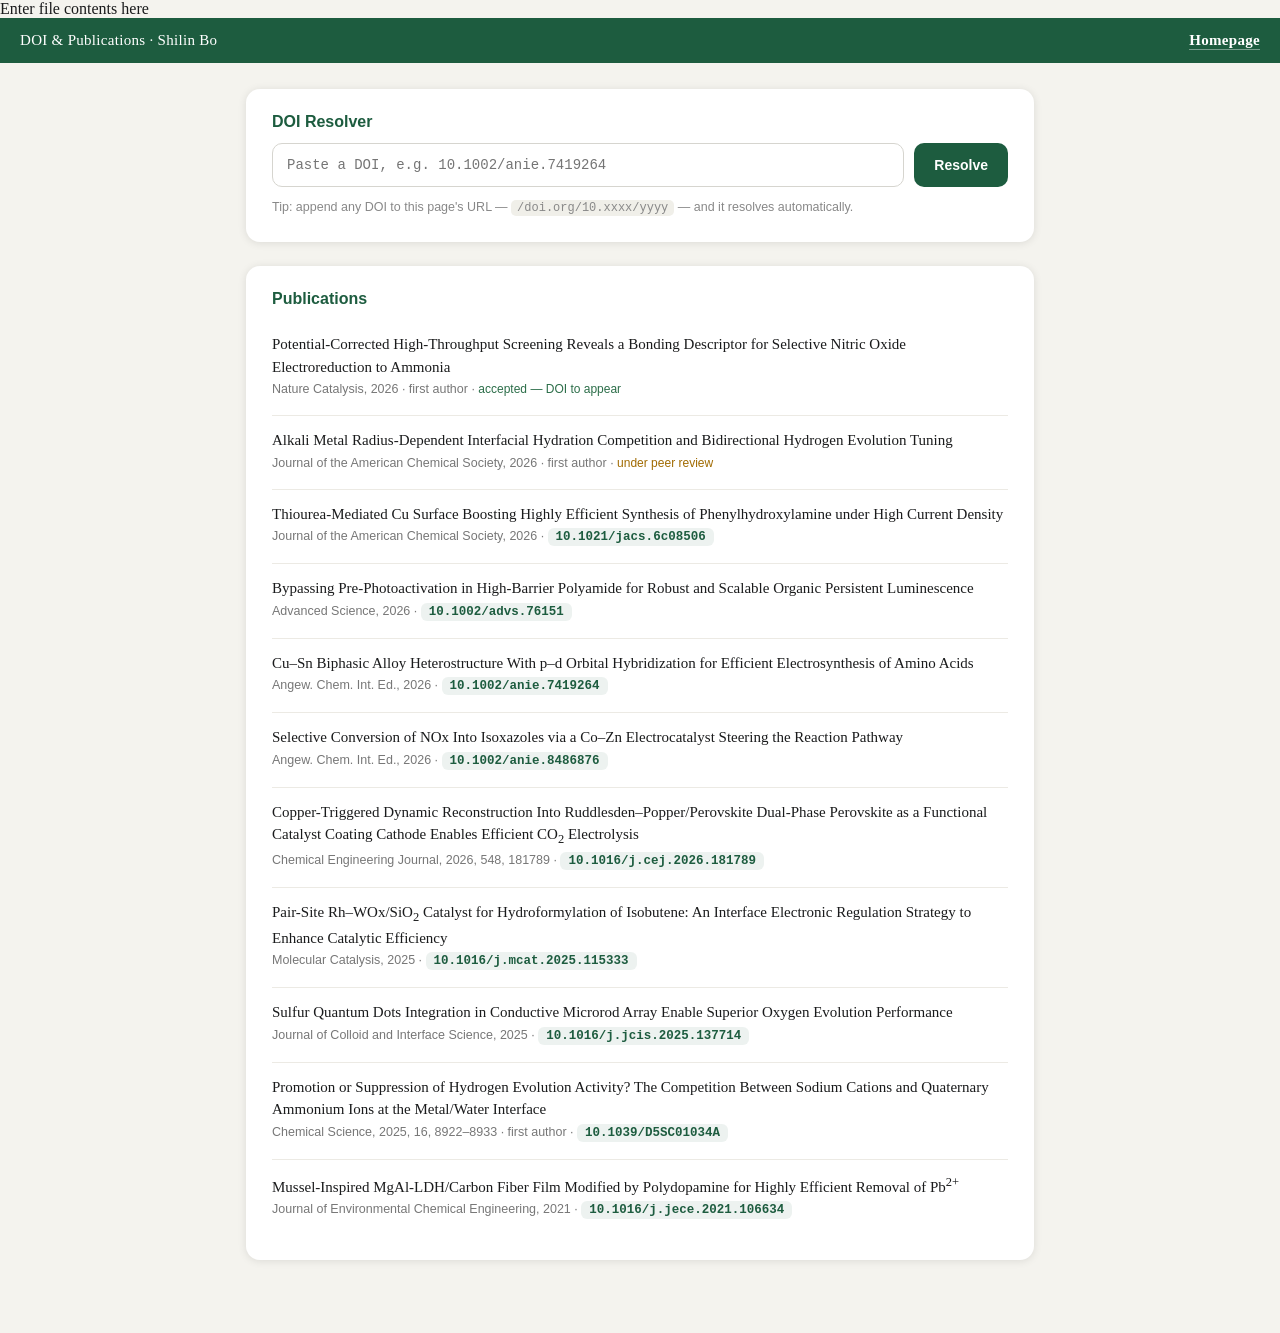
==== doi.org/index.html @ 87b4cd08 "Create DOI resolver page with publication list This HTML file serves as a DOI resolver and lists pub" ====
Enter file contents here
<!DOCTYPE html>
<html lang="en">
<head>
<meta charset="UTF-8">
<meta name="viewport" content="width=device-width, initial-scale=1.0">
<title>DOI &amp; Publications — Shilin Bo</title>
<style>
  * { margin:0; padding:0; box-sizing:border-box; }
  body { font-family:Georgia,'Times New Roman',serif; background:#f4f3ee; color:#1A1B1C; }
  .top { background:#1d5c3f; color:#fff; padding:14px 20px; font-size:15px; letter-spacing:.3px; }
  .top a { color:#fff; text-decoration:none; font-weight:600; border-bottom:1px solid rgba(255,255,255,.4); float:right; }
  .wrap { max-width:820px; margin:0 auto; padding:26px 16px 50px; }
  .card { background:#fff; border-radius:14px; box-shadow:0 1px 8px rgba(0,0,0,.10); padding:24px 26px; margin-bottom:24px; }
  .card h2 { font-size:16px; color:#1d5c3f; margin-bottom:12px; font-family:Arial,sans-serif; }
  .r { display:flex; flex-wrap:wrap; gap:10px; }
  .r input { flex:1 1 220px; min-width:0; padding:12px 14px; font-size:14px; font-family:Consolas,Menlo,monospace; border:1px solid #d6d5cf; border-radius:10px; min-height:44px; }
  .r button { padding:12px 20px; background:#1d5c3f; color:#fff; border:none; border-radius:10px; font-size:14px; font-weight:600; cursor:pointer; min-height:44px; font-family:Arial,sans-serif; }
  .hint { font-size:12.5px; color:#888; margin-top:10px; line-height:1.6; font-family:Arial,sans-serif; }
  .hint code { background:#f0efe9; padding:1px 6px; border-radius:5px; font-size:12px; }
  ul { list-style:none; }
  li { padding:13px 0; border-bottom:1px solid #eceae4; }
  li:last-child { border-bottom:none; }
  .t { font-size:15px; line-height:1.5; margin-bottom:4px; }
  .v { font-size:12.5px; color:#777; font-family:Arial,sans-serif; margin-bottom:6px; }
  .v a { color:#1d5c3f; text-decoration:none; font-weight:600; font-family:Consolas,Menlo,monospace; background:rgba(29,92,63,.08); padding:2px 8px; border-radius:6px; }
  .no { font-size:12px; color:#a06a00; font-family:Arial,sans-serif; }
  .no2 { font-size:12px; color:#2c6e49; font-family:Arial,sans-serif; }
</style>
</head>
<body>
<div class="top">DOI &amp; Publications &middot; Shilin Bo <a href="/">Homepage</a></div>
<div class="wrap">
  <div class="card">
    <h2>DOI Resolver</h2>
    <div class="r">
      <input id="q" placeholder="Paste a DOI, e.g. 10.1002/anie.7419264">
      <button onclick="go()">Resolve</button>
    </div>
    <p class="hint">Tip: append any DOI to this page's URL — <code>/doi.org/10.xxxx/yyyy</code> — and it resolves automatically.</p>
  </div>
  <div class="card">
    <h2>Publications</h2>
    <ul>
      <li><p class="t">Potential-Corrected High-Throughput Screening Reveals a Bonding Descriptor for Selective Nitric Oxide Electroreduction to Ammonia</p><p class="v">Nature Catalysis, 2026 &middot; first author &middot; <span class="no2">accepted — DOI to appear</span></p></li>
      <li><p class="t">Alkali Metal Radius-Dependent Interfacial Hydration Competition and Bidirectional Hydrogen Evolution Tuning</p><p class="v">Journal of the American Chemical Society, 2026 &middot; first author &middot; <span class="no">under peer review</span></p></li>
      <li><p class="t">Thiourea-Mediated Cu Surface Boosting Highly Efficient Synthesis of Phenylhydroxylamine under High Current Density</p><p class="v">Journal of the American Chemical Society, 2026 &middot; <a href="https://doi.org/10.1021/jacs.6c08506" target="_blank" rel="noopener">10.1021/jacs.6c08506</a></p></li>
      <li><p class="t">Bypassing Pre-Photoactivation in High-Barrier Polyamide for Robust and Scalable Organic Persistent Luminescence</p><p class="v">Advanced Science, 2026 &middot; <a href="https://doi.org/10.1002/advs.76151" target="_blank" rel="noopener">10.1002/advs.76151</a></p></li>
      <li><p class="t">Cu&ndash;Sn Biphasic Alloy Heterostructure With p&ndash;d Orbital Hybridization for Efficient Electrosynthesis of Amino Acids</p><p class="v">Angew. Chem. Int. Ed., 2026 &middot; <a href="https://doi.org/10.1002/anie.7419264" target="_blank" rel="noopener">10.1002/anie.7419264</a></p></li>
      <li><p class="t">Selective Conversion of NOx Into Isoxazoles via a Co&ndash;Zn Electrocatalyst Steering the Reaction Pathway</p><p class="v">Angew. Chem. Int. Ed., 2026 &middot; <a href="https://doi.org/10.1002/anie.8486876" target="_blank" rel="noopener">10.1002/anie.8486876</a></p></li>
      <li><p class="t">Copper-Triggered Dynamic Reconstruction Into Ruddlesden&ndash;Popper/Perovskite Dual-Phase Perovskite as a Functional Catalyst Coating Cathode Enables Efficient CO<sub>2</sub> Electrolysis</p><p class="v">Chemical Engineering Journal, 2026, 548, 181789 &middot; <a href="https://doi.org/10.1016/j.cej.2026.181789" target="_blank" rel="noopener">10.1016/j.cej.2026.181789</a></p></li>
      <li><p class="t">Pair-Site Rh&ndash;WOx/SiO<sub>2</sub> Catalyst for Hydroformylation of Isobutene: An Interface Electronic Regulation Strategy to Enhance Catalytic Efficiency</p><p class="v">Molecular Catalysis, 2025 &middot; <a href="https://doi.org/10.1016/j.mcat.2025.115333" target="_blank" rel="noopener">10.1016/j.mcat.2025.115333</a></p></li>
      <li><p class="t">Sulfur Quantum Dots Integration in Conductive Microrod Array Enable Superior Oxygen Evolution Performance</p><p class="v">Journal of Colloid and Interface Science, 2025 &middot; <a href="https://doi.org/10.1016/j.jcis.2025.137714" target="_blank" rel="noopener">10.1016/j.jcis.2025.137714</a></p></li>
      <li><p class="t">Promotion or Suppression of Hydrogen Evolution Activity? The Competition Between Sodium Cations and Quaternary Ammonium Ions at the Metal/Water Interface</p><p class="v">Chemical Science, 2025, 16, 8922&ndash;8933 &middot; first author &middot; <a href="https://doi.org/10.1039/D5SC01034A" target="_blank" rel="noopener">10.1039/D5SC01034A</a></p></li>
      <li><p class="t">Mussel-Inspired MgAl-LDH/Carbon Fiber Film Modified by Polydopamine for Highly Efficient Removal of Pb<sup>2+</sup></p><p class="v">Journal of Environmental Chemical Engineering, 2021 &middot; <a href="https://doi.org/10.1016/j.jece.2021.106634" target="_blank" rel="noopener">10.1016/j.jece.2021.106634</a></p></li>
    </ul>
  </div>
</div>
<script>
function go(){
  var v=document.getElementById('q').value.trim();
  v=v.replace(/^https?:\/\/(dx\.)?doi\.org\//i,'');
  if(/^10\./.test(v)){ location.href='https://doi.org/'+v; }
}
</script>
</body>
</html>
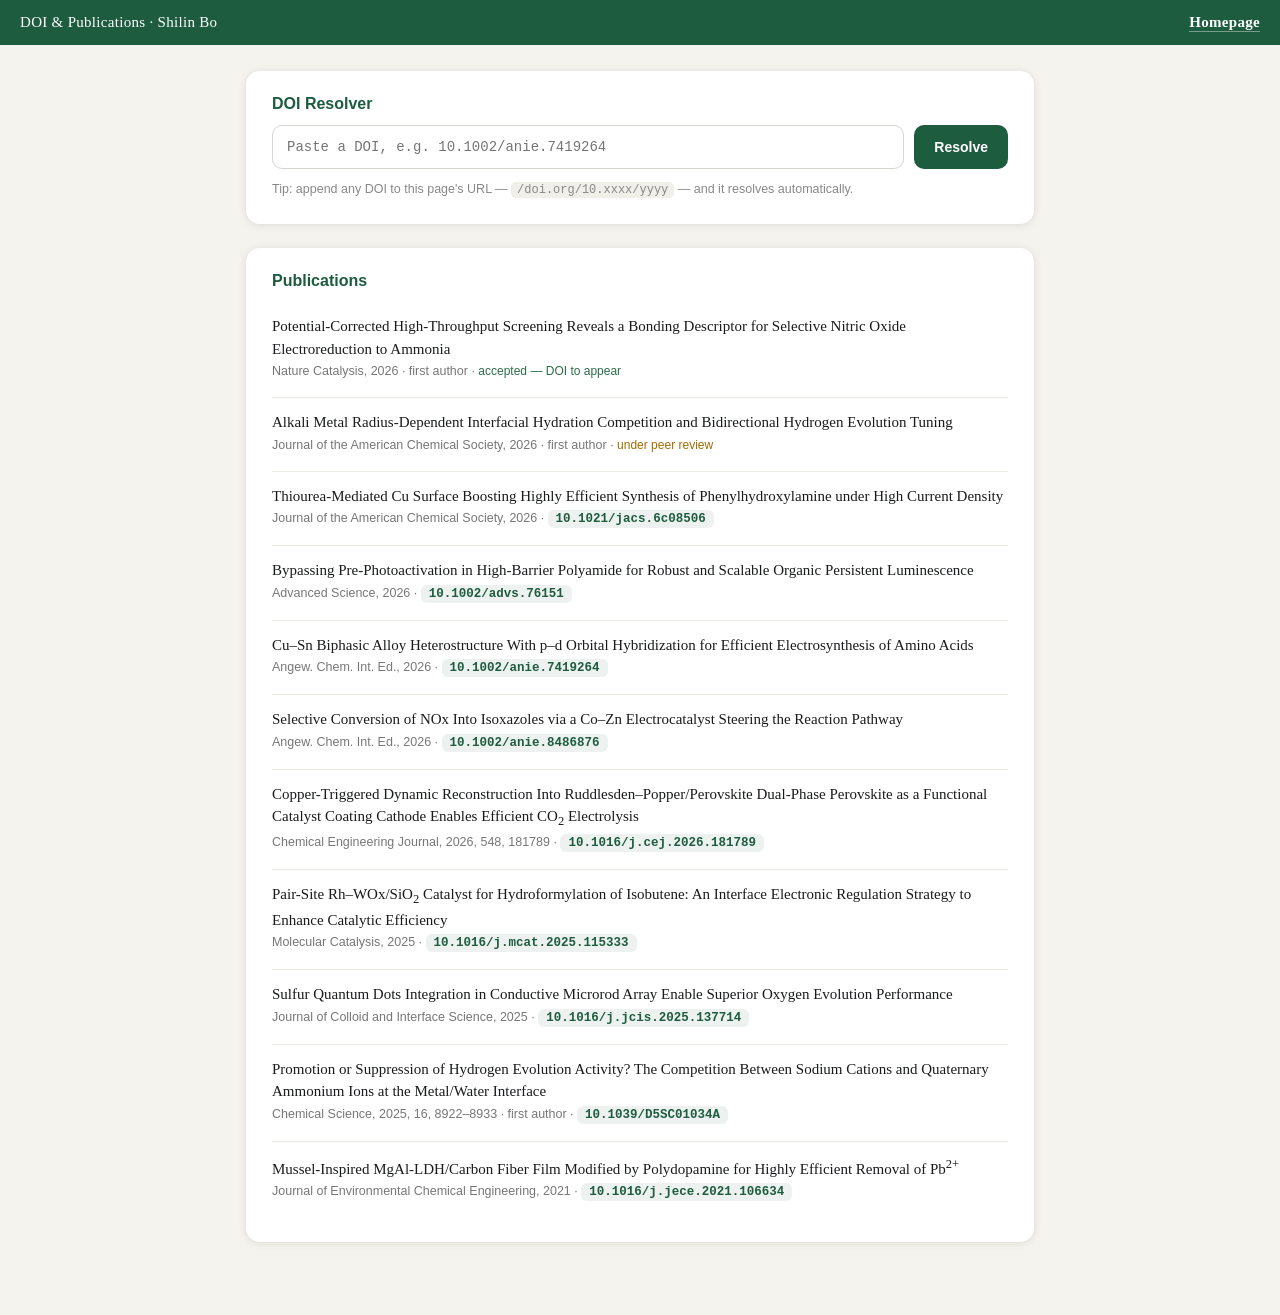
==== commit 13aeeaf9: "Add files via upload" ====
--- a/doi.org/index.html
+++ b/doi.org/index.html
@@ -1,5 +1,3 @@
-
-Enter file contents here
 <!DOCTYPE html>
 <html lang="en">
 <head>
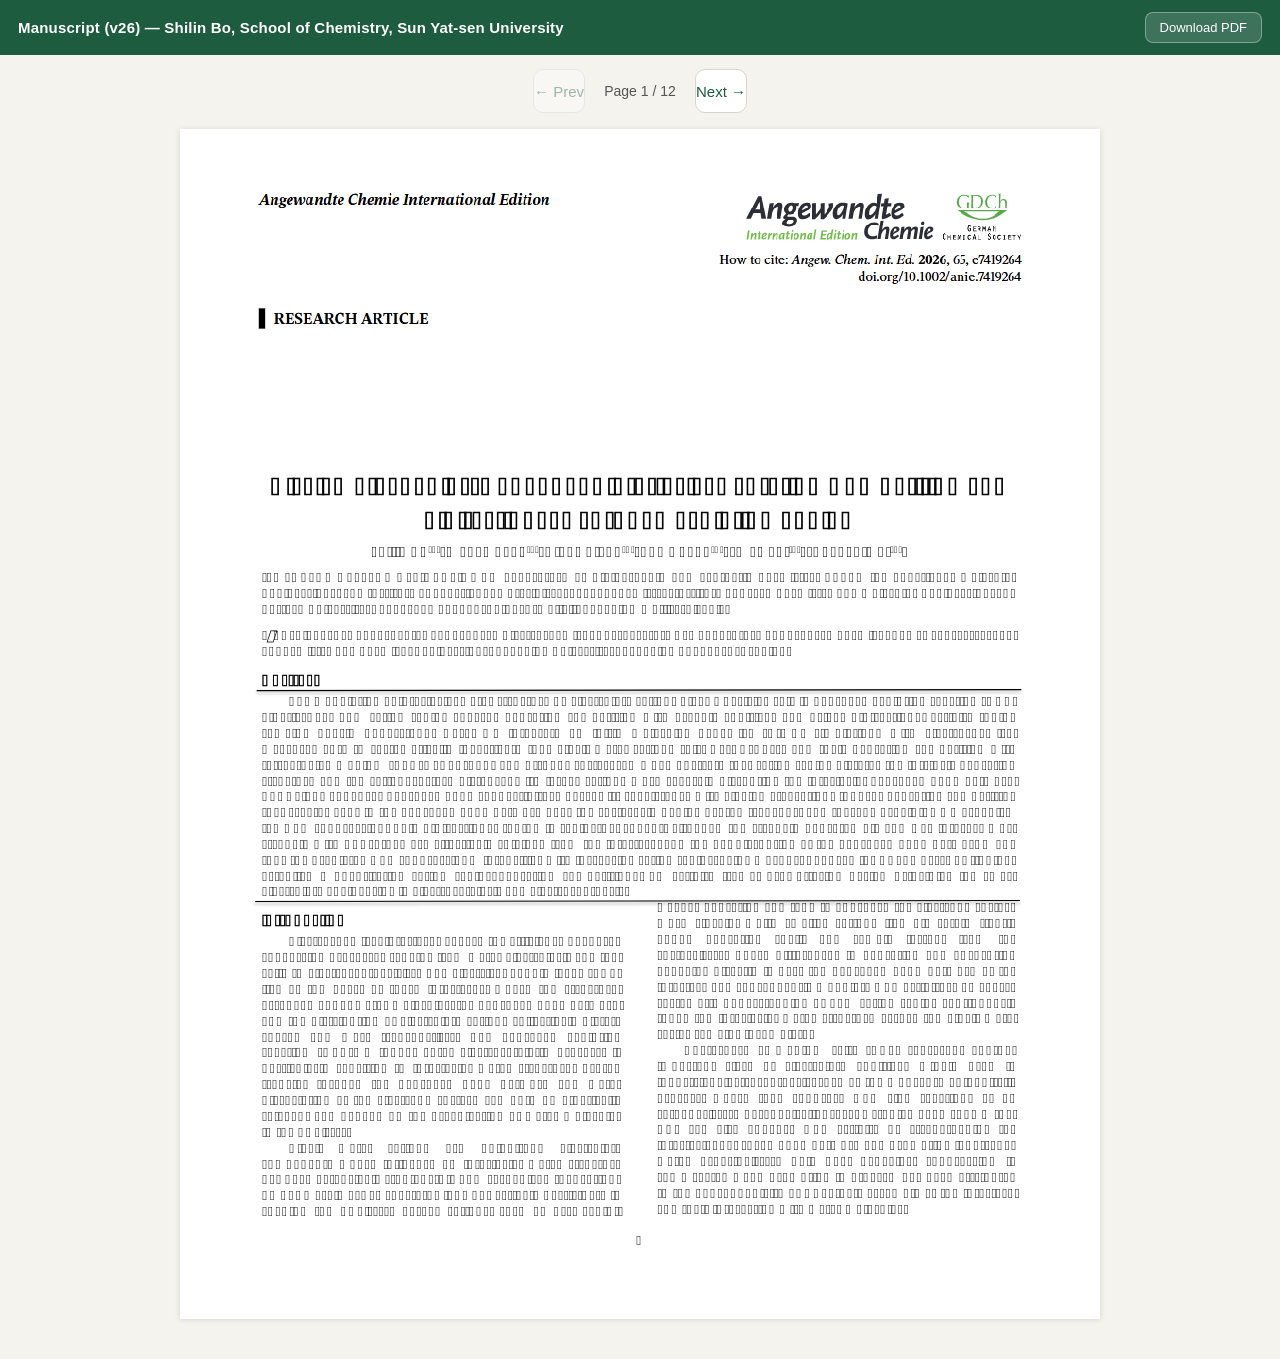
==== commit d3786f5a: "Add files via upload" ====
--- a/doi.org/index.html
+++ b/doi.org/index.html
@@ -3,64 +3,67 @@
 <head>
 <meta charset="UTF-8">
 <meta name="viewport" content="width=device-width, initial-scale=1.0">
-<title>DOI &amp; Publications — Shilin Bo</title>
+<title>Manuscript — Shilin Bo</title>
 <style>
   * { margin:0; padding:0; box-sizing:border-box; }
-  body { font-family:Georgia,'Times New Roman',serif; background:#f4f3ee; color:#1A1B1C; }
-  .top { background:#1d5c3f; color:#fff; padding:14px 20px; font-size:15px; letter-spacing:.3px; }
-  .top a { color:#fff; text-decoration:none; font-weight:600; border-bottom:1px solid rgba(255,255,255,.4); float:right; }
-  .wrap { max-width:820px; margin:0 auto; padding:26px 16px 50px; }
-  .card { background:#fff; border-radius:14px; box-shadow:0 1px 8px rgba(0,0,0,.10); padding:24px 26px; margin-bottom:24px; }
-  .card h2 { font-size:16px; color:#1d5c3f; margin-bottom:12px; font-family:Arial,sans-serif; }
-  .r { display:flex; flex-wrap:wrap; gap:10px; }
-  .r input { flex:1 1 220px; min-width:0; padding:12px 14px; font-size:14px; font-family:Consolas,Menlo,monospace; border:1px solid #d6d5cf; border-radius:10px; min-height:44px; }
-  .r button { padding:12px 20px; background:#1d5c3f; color:#fff; border:none; border-radius:10px; font-size:14px; font-weight:600; cursor:pointer; min-height:44px; font-family:Arial,sans-serif; }
-  .hint { font-size:12.5px; color:#888; margin-top:10px; line-height:1.6; font-family:Arial,sans-serif; }
-  .hint code { background:#f0efe9; padding:1px 6px; border-radius:5px; font-size:12px; }
-  ul { list-style:none; }
-  li { padding:13px 0; border-bottom:1px solid #eceae4; }
-  li:last-child { border-bottom:none; }
-  .t { font-size:15px; line-height:1.5; margin-bottom:4px; }
-  .v { font-size:12.5px; color:#777; font-family:Arial,sans-serif; margin-bottom:6px; }
-  .v a { color:#1d5c3f; text-decoration:none; font-weight:600; font-family:Consolas,Menlo,monospace; background:rgba(29,92,63,.08); padding:2px 8px; border-radius:6px; }
-  .no { font-size:12px; color:#a06a00; font-family:Arial,sans-serif; }
-  .no2 { font-size:12px; color:#2c6e49; font-family:Arial,sans-serif; }
+  body { font-family:'Source Sans 3','Segoe UI',Arial,sans-serif; background:#f4f3ee; color:#1A1B1C; }
+  .bar { position:sticky; top:0; z-index:10; background:#1d5c3f; color:#fff; display:flex; align-items:center; gap:14px; padding:12px 18px; flex-wrap:wrap; }
+  .bar .t { font-size:15px; font-weight:600; letter-spacing:.2px; }
+  .bar .sp { flex:1; }
+  .bar a.dl { color:#fff; background:rgba(255,255,255,.14); border:1px solid rgba(255,255,255,.35); border-radius:8px; padding:7px 14px; font-size:13px; text-decoration:none; white-space:nowrap; }
+  .bar a.dl:hover { background:rgba(255,255,255,.24); }
+  .ctrl { display:flex; align-items:center; gap:10px; margin:14px auto 8px; justify-content:center; flex-wrap:wrap; }
+  .ctrl button { min-width:44px; min-height:44px; font-size:15px; border:1px solid #d6d5cf; background:#fff; color:#1d5c3f; border-radius:10px; cursor:pointer; }
+  .ctrl button:disabled { opacity:.4; cursor:default; }
+  .ctrl .pg { font-size:14px; color:#555; min-width:90px; text-align:center; }
+  .wrap { display:flex; justify-content:center; padding:8px 10px 40px; }
+  #cv { background:#fff; box-shadow:0 1px 6px rgba(0,0,0,.12); max-width:100%; height:auto; }
+  #msg { text-align:center; padding:60px 20px; font-size:15px; color:#666; line-height:1.7; }
+  #msg a { color:#1d5c3f; font-weight:600; }
 </style>
 </head>
 <body>
-<div class="top">DOI &amp; Publications &middot; Shilin Bo <a href="/">Homepage</a></div>
-<div class="wrap">
-  <div class="card">
-    <h2>DOI Resolver</h2>
-    <div class="r">
-      <input id="q" placeholder="Paste a DOI, e.g. 10.1002/anie.7419264">
-      <button onclick="go()">Resolve</button>
-    </div>
-    <p class="hint">Tip: append any DOI to this page's URL — <code>/doi.org/10.xxxx/yyyy</code> — and it resolves automatically.</p>
-  </div>
-  <div class="card">
-    <h2>Publications</h2>
-    <ul>
-      <li><p class="t">Potential-Corrected High-Throughput Screening Reveals a Bonding Descriptor for Selective Nitric Oxide Electroreduction to Ammonia</p><p class="v">Nature Catalysis, 2026 &middot; first author &middot; <span class="no2">accepted — DOI to appear</span></p></li>
-      <li><p class="t">Alkali Metal Radius-Dependent Interfacial Hydration Competition and Bidirectional Hydrogen Evolution Tuning</p><p class="v">Journal of the American Chemical Society, 2026 &middot; first author &middot; <span class="no">under peer review</span></p></li>
-      <li><p class="t">Thiourea-Mediated Cu Surface Boosting Highly Efficient Synthesis of Phenylhydroxylamine under High Current Density</p><p class="v">Journal of the American Chemical Society, 2026 &middot; <a href="https://doi.org/10.1021/jacs.6c08506" target="_blank" rel="noopener">10.1021/jacs.6c08506</a></p></li>
-      <li><p class="t">Bypassing Pre-Photoactivation in High-Barrier Polyamide for Robust and Scalable Organic Persistent Luminescence</p><p class="v">Advanced Science, 2026 &middot; <a href="https://doi.org/10.1002/advs.76151" target="_blank" rel="noopener">10.1002/advs.76151</a></p></li>
-      <li><p class="t">Cu&ndash;Sn Biphasic Alloy Heterostructure With p&ndash;d Orbital Hybridization for Efficient Electrosynthesis of Amino Acids</p><p class="v">Angew. Chem. Int. Ed., 2026 &middot; <a href="https://doi.org/10.1002/anie.7419264" target="_blank" rel="noopener">10.1002/anie.7419264</a></p></li>
-      <li><p class="t">Selective Conversion of NOx Into Isoxazoles via a Co&ndash;Zn Electrocatalyst Steering the Reaction Pathway</p><p class="v">Angew. Chem. Int. Ed., 2026 &middot; <a href="https://doi.org/10.1002/anie.8486876" target="_blank" rel="noopener">10.1002/anie.8486876</a></p></li>
-      <li><p class="t">Copper-Triggered Dynamic Reconstruction Into Ruddlesden&ndash;Popper/Perovskite Dual-Phase Perovskite as a Functional Catalyst Coating Cathode Enables Efficient CO<sub>2</sub> Electrolysis</p><p class="v">Chemical Engineering Journal, 2026, 548, 181789 &middot; <a href="https://doi.org/10.1016/j.cej.2026.181789" target="_blank" rel="noopener">10.1016/j.cej.2026.181789</a></p></li>
-      <li><p class="t">Pair-Site Rh&ndash;WOx/SiO<sub>2</sub> Catalyst for Hydroformylation of Isobutene: An Interface Electronic Regulation Strategy to Enhance Catalytic Efficiency</p><p class="v">Molecular Catalysis, 2025 &middot; <a href="https://doi.org/10.1016/j.mcat.2025.115333" target="_blank" rel="noopener">10.1016/j.mcat.2025.115333</a></p></li>
-      <li><p class="t">Sulfur Quantum Dots Integration in Conductive Microrod Array Enable Superior Oxygen Evolution Performance</p><p class="v">Journal of Colloid and Interface Science, 2025 &middot; <a href="https://doi.org/10.1016/j.jcis.2025.137714" target="_blank" rel="noopener">10.1016/j.jcis.2025.137714</a></p></li>
-      <li><p class="t">Promotion or Suppression of Hydrogen Evolution Activity? The Competition Between Sodium Cations and Quaternary Ammonium Ions at the Metal/Water Interface</p><p class="v">Chemical Science, 2025, 16, 8922&ndash;8933 &middot; first author &middot; <a href="https://doi.org/10.1039/D5SC01034A" target="_blank" rel="noopener">10.1039/D5SC01034A</a></p></li>
-      <li><p class="t">Mussel-Inspired MgAl-LDH/Carbon Fiber Film Modified by Polydopamine for Highly Efficient Removal of Pb<sup>2+</sup></p><p class="v">Journal of Environmental Chemical Engineering, 2021 &middot; <a href="https://doi.org/10.1016/j.jece.2021.106634" target="_blank" rel="noopener">10.1016/j.jece.2021.106634</a></p></li>
-    </ul>
-  </div>
+<div class="bar">
+  <span class="t">Manuscript (v26) — Shilin Bo, School of Chemistry, Sun Yat-sen University</span>
+  <span class="sp"></span>
+  <a class="dl" href="/manuscript_v26.pdf" download>Download PDF</a>
 </div>
+<div class="ctrl">
+  <button id="prev" title="Previous page">&#8592; Prev</button>
+  <span class="pg" id="pg">Loading…</span>
+  <button id="next" title="Next page">Next &#8594;</button>
+</div>
+<div class="wrap"><canvas id="cv"></canvas></div>
+<div id="msg" hidden>This document could not be rendered in the built-in viewer.<br>Please <a href="/manuscript_v26.pdf" download>download the PDF</a> and open it locally, or open this page in an external browser.</div>
+<script src="/pdf.min.js"></script>
 <script>
-function go(){
-  var v=document.getElementById('q').value.trim();
-  v=v.replace(/^https?:\/\/(dx\.)?doi\.org\//i,'');
-  if(/^10\./.test(v)){ location.href='https://doi.org/'+v; }
-}
+(function(){
+  try{
+    if (typeof pdfjsLib === 'undefined') { document.getElementById('msg').hidden=false; return; }
+    pdfjsLib.GlobalWorkerOptions.workerSrc='/pdf.worker.min.js';
+    var url='/manuscript_v26.pdf';
+    var cv=document.getElementById('cv'), ctx=cv.getContext('2d');
+    var prevB=document.getElementById('prev'), nextB=document.getElementById('next'), pg=document.getElementById('pg');
+    var doc=null, page=1, total=0;
+    function render(){
+      doc.getPage(page).then(function(p){
+        var w=Math.min(920, Math.max(320, window.innerWidth-36));
+        var vp=p.getViewport({scale:1});
+        var scale=w/vp.width;
+        var v2=p.getViewport({scale:scale});
+        cv.width=v2.width; cv.height=v2.height;
+        p.render({canvasContext:ctx, viewport:v2});
+        pg.textContent='Page '+page+' / '+total;
+        prevB.disabled=(page<=1); nextB.disabled=(page>=total);
+      });
+    }
+    pdfjsLib.getDocument(url).promise.then(function(d){
+      doc=d; total=d.numPages; render();
+    }).catch(function(){ document.getElementById('msg').hidden=false; });
+    prevB.addEventListener('click',function(){ if(page>1){page--;render();} });
+    nextB.addEventListener('click',function(){ if(page<total){page++;render();} });
+  }catch(e){ document.getElementById('msg').hidden=false; }
+})();
 </script>
 </body>
 </html>
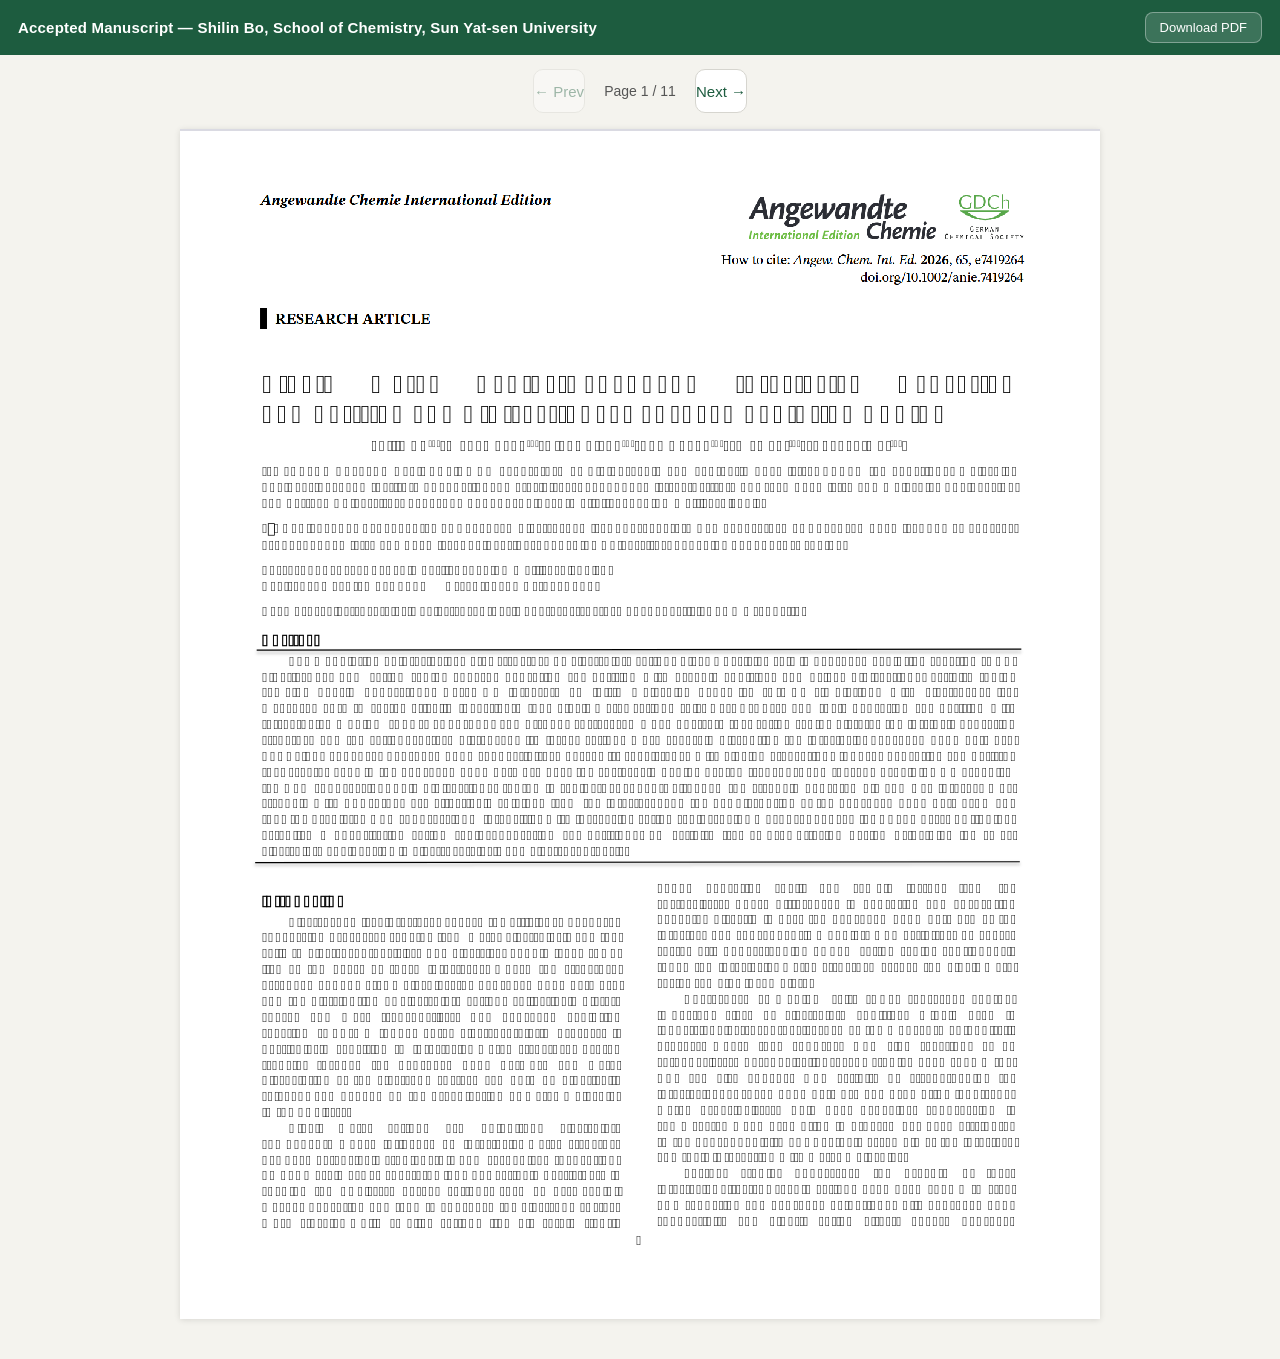
==== commit 1e1bca71: "Add files via upload" ====
--- a/doi.org/index.html
+++ b/doi.org/index.html
@@ -3,7 +3,7 @@
 <head>
 <meta charset="UTF-8">
 <meta name="viewport" content="width=device-width, initial-scale=1.0">
-<title>Manuscript — Shilin Bo</title>
+<title>Accepted Manuscript — Shilin Bo</title>
 <style>
   * { margin:0; padding:0; box-sizing:border-box; }
   body { font-family:'Source Sans 3','Segoe UI',Arial,sans-serif; background:#f4f3ee; color:#1A1B1C; }
@@ -24,7 +24,7 @@
 </head>
 <body>
 <div class="bar">
-  <span class="t">Manuscript (v26) — Shilin Bo, School of Chemistry, Sun Yat-sen University</span>
+  <span class="t">Accepted Manuscript — Shilin Bo, School of Chemistry, Sun Yat-sen University</span>
   <span class="sp"></span>
   <a class="dl" href="/manuscript_v26.pdf" download>Download PDF</a>
 </div>
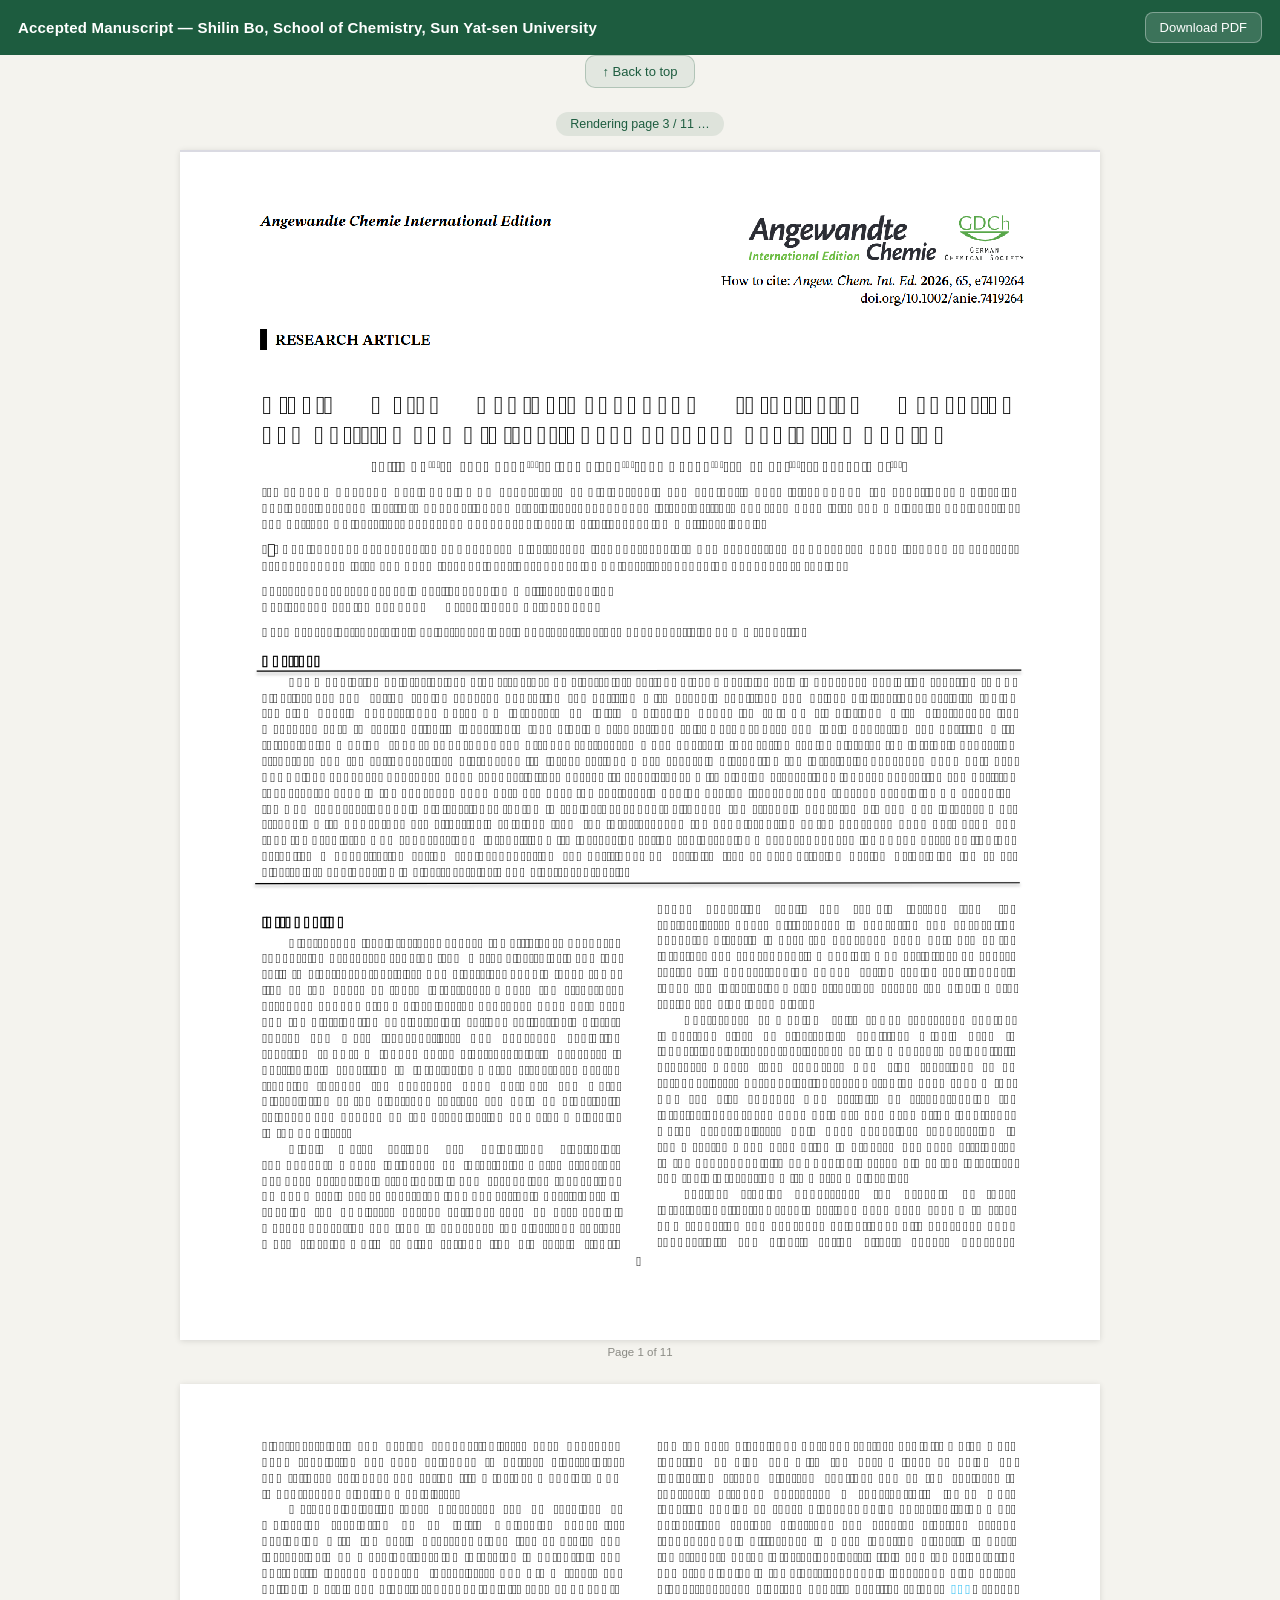
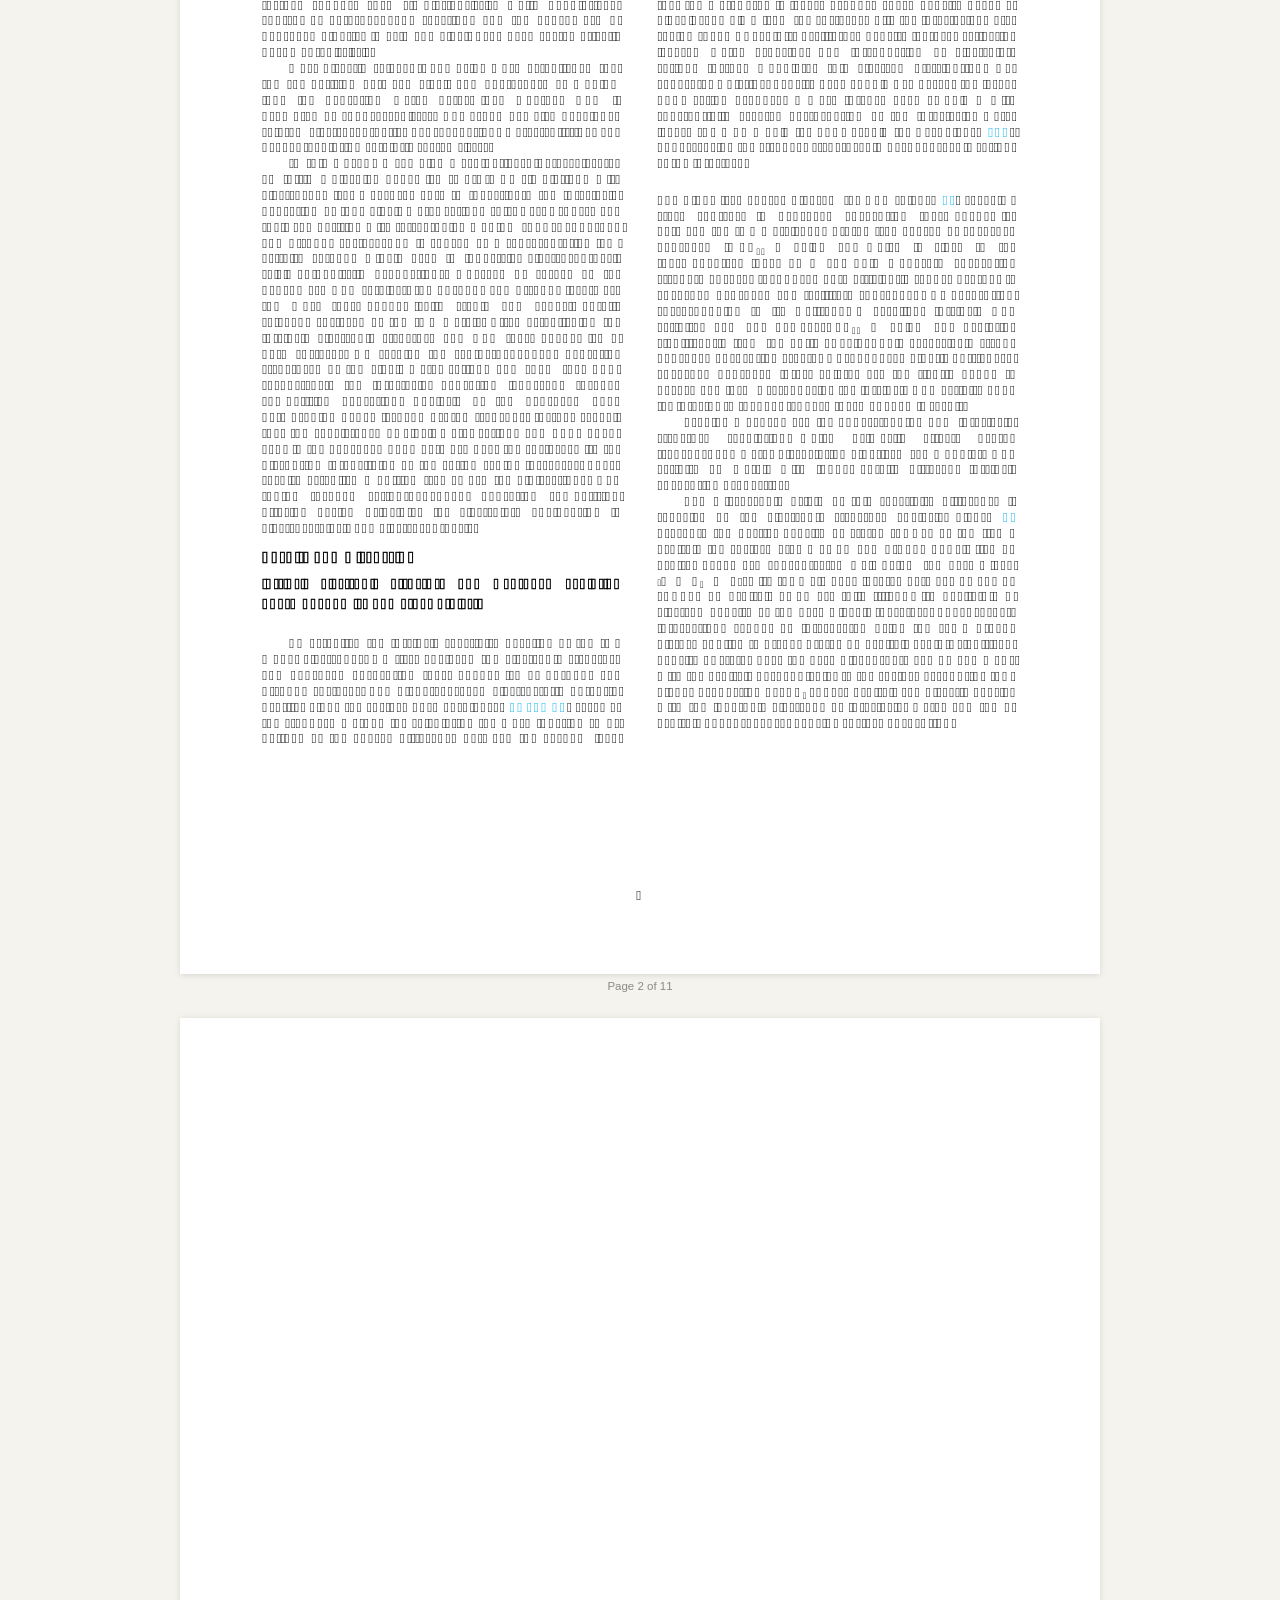
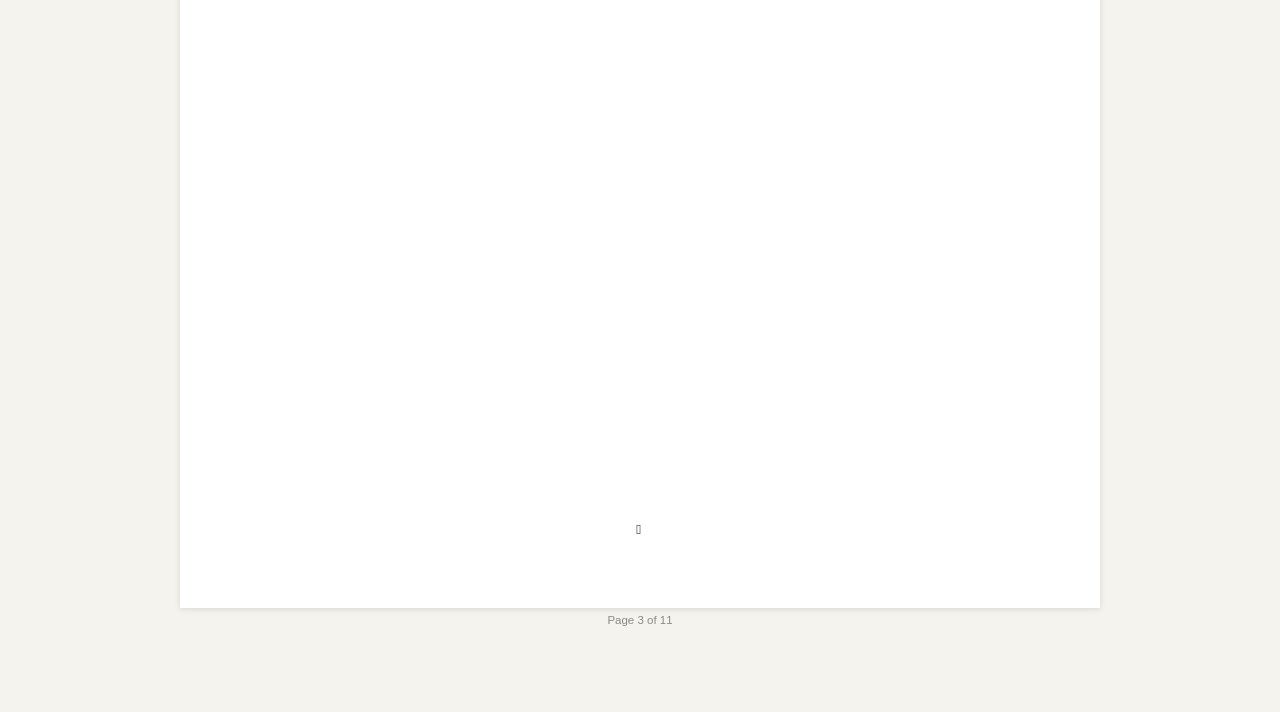
==== commit 9d771ef6: "Add files via upload" ====
--- a/doi.org/index.html
+++ b/doi.org/index.html
@@ -12,14 +12,15 @@
   .bar .sp { flex:1; }
   .bar a.dl { color:#fff; background:rgba(255,255,255,.14); border:1px solid rgba(255,255,255,.35); border-radius:8px; padding:7px 14px; font-size:13px; text-decoration:none; white-space:nowrap; }
   .bar a.dl:hover { background:rgba(255,255,255,.24); }
-  .ctrl { display:flex; align-items:center; gap:10px; margin:14px auto 8px; justify-content:center; flex-wrap:wrap; }
-  .ctrl button { min-width:44px; min-height:44px; font-size:15px; border:1px solid #d6d5cf; background:#fff; color:#1d5c3f; border-radius:10px; cursor:pointer; }
-  .ctrl button:disabled { opacity:.4; cursor:default; }
-  .ctrl .pg { font-size:14px; color:#555; min-width:90px; text-align:center; }
-  .wrap { display:flex; justify-content:center; padding:8px 10px 40px; }
-  #cv { background:#fff; box-shadow:0 1px 6px rgba(0,0,0,.12); max-width:100%; height:auto; }
+  #prog { position:sticky; top:0; margin:10px auto 0; width:fit-content; max-width:90%; background:rgba(29,92,63,.10); color:#1d5c3f; font-size:12.5px; padding:5px 14px; border-radius:16px; display:none; }
+  #pages { padding:14px 10px 60px; }
+  .pg { margin:0 auto 26px; max-width:100%; width:fit-content; position:relative; }
+  .pg canvas { display:block; max-width:100%; height:auto; background:#fff; box-shadow:0 1px 6px rgba(0,0,0,.12); }
+  .pgn { text-align:center; font-size:11.5px; color:#8a8a84; margin-top:6px; font-variant-numeric:tabular-nums; }
   #msg { text-align:center; padding:60px 20px; font-size:15px; color:#666; line-height:1.7; }
   #msg a { color:#1d5c3f; font-weight:600; }
+  #top { display:block; margin:0 auto 24px; width:fit-content; color:#1d5c3f; background:rgba(29,92,63,.08); border:1px solid rgba(29,92,63,.25); border-radius:10px; padding:8px 16px; font-size:13px; text-decoration:none; }
+  #top:hover { background:rgba(29,92,63,.15); }
 </style>
 </head>
 <body>
@@ -28,40 +29,42 @@
   <span class="sp"></span>
   <a class="dl" href="/manuscript_v26.pdf" download>Download PDF</a>
 </div>
-<div class="ctrl">
-  <button id="prev" title="Previous page">&#8592; Prev</button>
-  <span class="pg" id="pg">Loading…</span>
-  <button id="next" title="Next page">Next &#8594;</button>
-</div>
-<div class="wrap"><canvas id="cv"></canvas></div>
+<a id="top" href="#" hidden>&#8593; Back to top</a>
+<div id="prog"></div>
+<div id="pages"></div>
 <div id="msg" hidden>This document could not be rendered in the built-in viewer.<br>Please <a href="/manuscript_v26.pdf" download>download the PDF</a> and open it locally, or open this page in an external browser.</div>
 <script src="/pdf.min.js"></script>
 <script>
 (function(){
   try{
+    var prog=document.getElementById('prog'), pages=document.getElementById('pages'), toTop=document.getElementById('top');
     if (typeof pdfjsLib === 'undefined') { document.getElementById('msg').hidden=false; return; }
     pdfjsLib.GlobalWorkerOptions.workerSrc='/pdf.worker.min.js';
-    var url='/manuscript_v26.pdf';
-    var cv=document.getElementById('cv'), ctx=cv.getContext('2d');
-    var prevB=document.getElementById('prev'), nextB=document.getElementById('next'), pg=document.getElementById('pg');
-    var doc=null, page=1, total=0;
-    function render(){
-      doc.getPage(page).then(function(p){
-        var w=Math.min(920, Math.max(320, window.innerWidth-36));
-        var vp=p.getViewport({scale:1});
-        var scale=w/vp.width;
-        var v2=p.getViewport({scale:scale});
-        cv.width=v2.width; cv.height=v2.height;
-        p.render({canvasContext:ctx, viewport:v2});
-        pg.textContent='Page '+page+' / '+total;
-        prevB.disabled=(page<=1); nextB.disabled=(page>=total);
-      });
-    }
-    pdfjsLib.getDocument(url).promise.then(function(d){
-      doc=d; total=d.numPages; render();
-    }).catch(function(){ document.getElementById('msg').hidden=false; });
-    prevB.addEventListener('click',function(){ if(page>1){page--;render();} });
-    nextB.addEventListener('click',function(){ if(page<total){page++;render();} });
+    prog.style.display='block'; prog.textContent='Loading PDF…';
+    pdfjsLib.getDocument('/manuscript_v26.pdf').promise.then(function(doc){
+      var total=doc.numPages;
+      prog.textContent='Rendering page 1 / '+total+' …';
+      var w=Math.min(920, Math.max(320, window.innerWidth-36));
+      var dpr=(window.innerWidth<700 && window.devicePixelRatio>1)?Math.min(window.devicePixelRatio,2):1;
+      var i=1;
+      function next(){
+        if(i>total){ prog.style.display='none'; toTop.hidden=false; return; }
+        doc.getPage(i).then(function(p){
+          var vp=p.getViewport({scale:1});
+          var s=(w/vp.width)*dpr;
+          var v2=p.getViewport({scale:s});
+          var holder=document.createElement('div'); holder.className='pg';
+          var cv=document.createElement('canvas');
+          cv.width=v2.width; cv.height=v2.height; cv.style.width=w+'px';
+          var tag=document.createElement('div'); tag.className='pgn'; tag.textContent='Page '+i+' of '+total;
+          holder.appendChild(cv); holder.appendChild(tag); pages.appendChild(holder);
+          return p.render({canvasContext:cv.getContext('2d'), viewport:v2}).promise.then(function(){
+            i++; prog.textContent='Rendering page '+i+' / '+total+' …'; next();
+          });
+        }).catch(function(){ document.getElementById('msg').hidden=false; prog.style.display='none'; });
+      }
+      next();
+    }).catch(function(){ document.getElementById('msg').hidden=false; prog.style.display='none'; });
   }catch(e){ document.getElementById('msg').hidden=false; }
 })();
 </script>
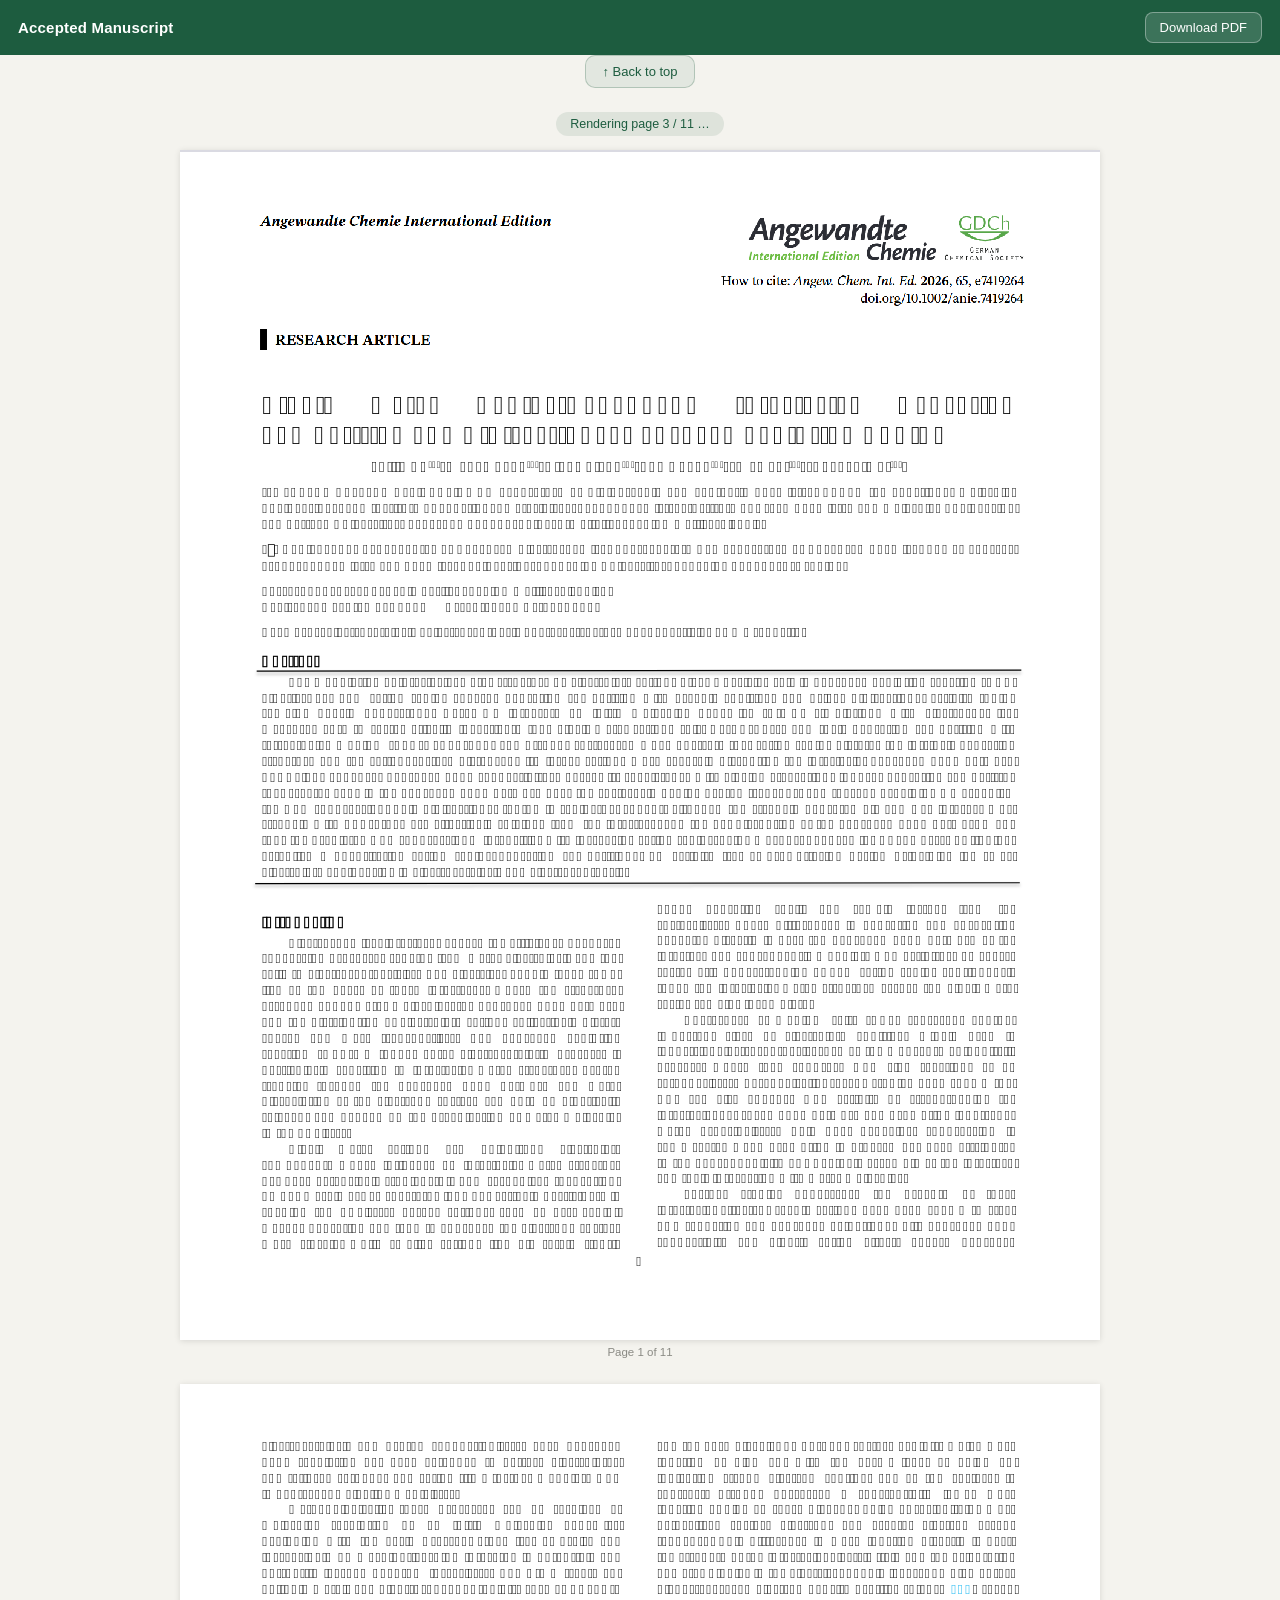
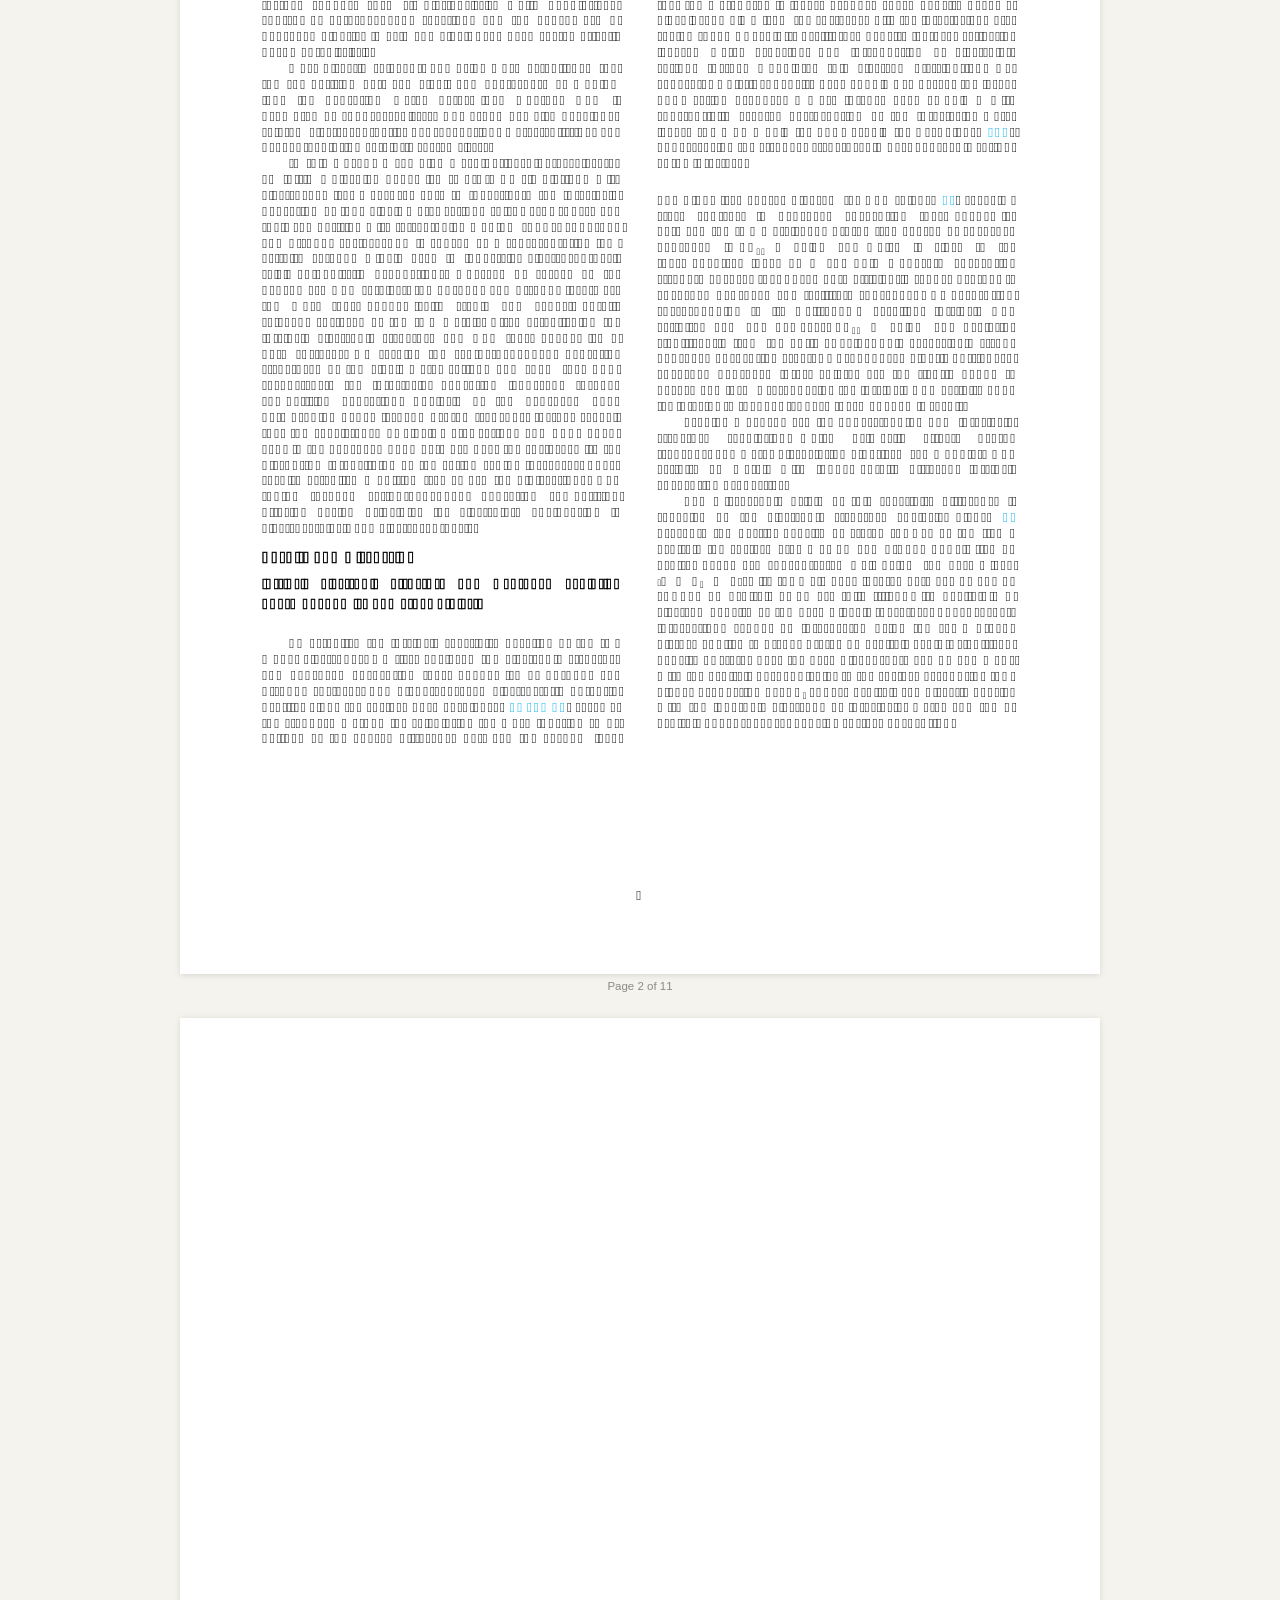
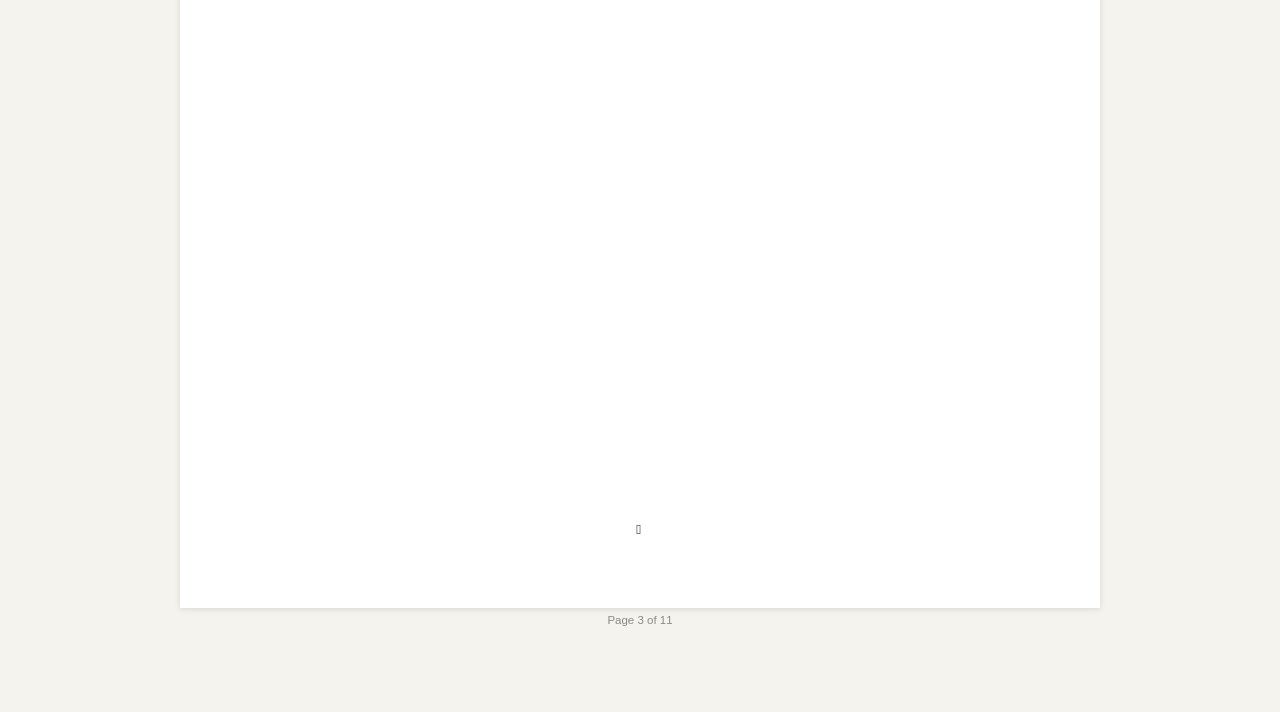
==== commit 0531f98d: "Add files via upload" ====
--- a/doi.org/index.html
+++ b/doi.org/index.html
@@ -25,7 +25,7 @@
 </head>
 <body>
 <div class="bar">
-  <span class="t">Accepted Manuscript — Shilin Bo, School of Chemistry, Sun Yat-sen University</span>
+  <span class="t">Accepted Manuscript</span>
   <span class="sp"></span>
   <a class="dl" href="/manuscript_v26.pdf" download>Download PDF</a>
 </div>
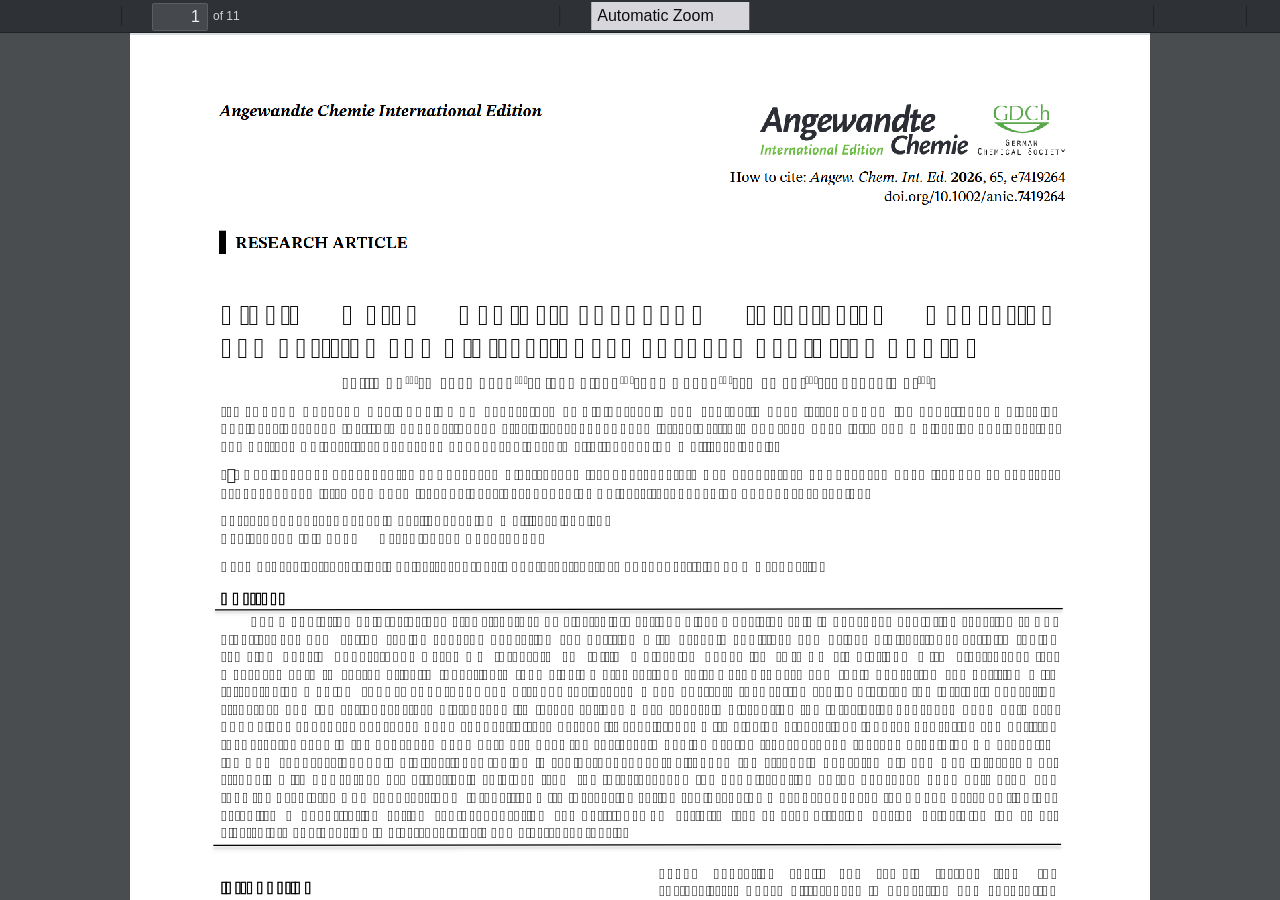
==== commit 4a57c493: "Add files via upload" ====
--- a/doi.org/index.html
+++ b/doi.org/index.html
@@ -1,72 +1,486 @@
 <!DOCTYPE html>
-<html lang="en">
-<head>
-<meta charset="UTF-8">
-<meta name="viewport" content="width=device-width, initial-scale=1.0">
-<title>Accepted Manuscript — Shilin Bo</title>
-<style>
-  * { margin:0; padding:0; box-sizing:border-box; }
-  body { font-family:'Source Sans 3','Segoe UI',Arial,sans-serif; background:#f4f3ee; color:#1A1B1C; }
-  .bar { position:sticky; top:0; z-index:10; background:#1d5c3f; color:#fff; display:flex; align-items:center; gap:14px; padding:12px 18px; flex-wrap:wrap; }
-  .bar .t { font-size:15px; font-weight:600; letter-spacing:.2px; }
-  .bar .sp { flex:1; }
-  .bar a.dl { color:#fff; background:rgba(255,255,255,.14); border:1px solid rgba(255,255,255,.35); border-radius:8px; padding:7px 14px; font-size:13px; text-decoration:none; white-space:nowrap; }
-  .bar a.dl:hover { background:rgba(255,255,255,.24); }
-  #prog { position:sticky; top:0; margin:10px auto 0; width:fit-content; max-width:90%; background:rgba(29,92,63,.10); color:#1d5c3f; font-size:12.5px; padding:5px 14px; border-radius:16px; display:none; }
-  #pages { padding:14px 10px 60px; }
-  .pg { margin:0 auto 26px; max-width:100%; width:fit-content; position:relative; }
-  .pg canvas { display:block; max-width:100%; height:auto; background:#fff; box-shadow:0 1px 6px rgba(0,0,0,.12); }
-  .pgn { text-align:center; font-size:11.5px; color:#8a8a84; margin-top:6px; font-variant-numeric:tabular-nums; }
-  #msg { text-align:center; padding:60px 20px; font-size:15px; color:#666; line-height:1.7; }
-  #msg a { color:#1d5c3f; font-weight:600; }
-  #top { display:block; margin:0 auto 24px; width:fit-content; color:#1d5c3f; background:rgba(29,92,63,.08); border:1px solid rgba(29,92,63,.25); border-radius:10px; padding:8px 16px; font-size:13px; text-decoration:none; }
-  #top:hover { background:rgba(29,92,63,.15); }
-</style>
-</head>
-<body>
-<div class="bar">
-  <span class="t">Accepted Manuscript</span>
-  <span class="sp"></span>
-  <a class="dl" href="/manuscript_v26.pdf" download>Download PDF</a>
-</div>
-<a id="top" href="#" hidden>&#8593; Back to top</a>
-<div id="prog"></div>
-<div id="pages"></div>
-<div id="msg" hidden>This document could not be rendered in the built-in viewer.<br>Please <a href="/manuscript_v26.pdf" download>download the PDF</a> and open it locally, or open this page in an external browser.</div>
+<!--
+Copyright 2012 Mozilla Foundation
+
+Licensed under the Apache License, Version 2.0 (the "License");
+you may not use this file except in compliance with the License.
+You may obtain a copy of the License at
+
+    http://www.apache.org/licenses/LICENSE-2.0
+
+Unless required by applicable law or agreed to in writing, software
+distributed under the License is distributed on an "AS IS" BASIS,
+WITHOUT WARRANTIES OR CONDITIONS OF ANY KIND, either express or implied.
+See the License for the specific language governing permissions and
+limitations under the License.
+
+Adobe CMap resources are covered by their own copyright but the same license:
+
+    Copyright 1990-2015 Adobe Systems Incorporated.
+
+See https://github.com/adobe-type-tools/cmap-resources
+-->
+<html dir="ltr" mozdisallowselectionprint>
+  <head>
+    <meta charset="utf-8">
+    <meta name="viewport" content="width=device-width, initial-scale=1, maximum-scale=1">
+    <meta name="google" content="notranslate">
+    <title>Accepted Manuscript — Shilin Bo</title>
+
+<!-- This snippet is used in production (included from viewer.html) -->
+<link rel="resource" type="application/l10n" href="locale/locale.properties">
 <script src="/pdf.min.js"></script>
-<script>
-(function(){
-  try{
-    var prog=document.getElementById('prog'), pages=document.getElementById('pages'), toTop=document.getElementById('top');
-    if (typeof pdfjsLib === 'undefined') { document.getElementById('msg').hidden=false; return; }
-    pdfjsLib.GlobalWorkerOptions.workerSrc='/pdf.worker.min.js';
-    prog.style.display='block'; prog.textContent='Loading PDF…';
-    pdfjsLib.getDocument('/manuscript_v26.pdf').promise.then(function(doc){
-      var total=doc.numPages;
-      prog.textContent='Rendering page 1 / '+total+' …';
-      var w=Math.min(920, Math.max(320, window.innerWidth-36));
-      var dpr=(window.innerWidth<700 && window.devicePixelRatio>1)?Math.min(window.devicePixelRatio,2):1;
-      var i=1;
-      function next(){
-        if(i>total){ prog.style.display='none'; toTop.hidden=false; return; }
-        doc.getPage(i).then(function(p){
-          var vp=p.getViewport({scale:1});
-          var s=(w/vp.width)*dpr;
-          var v2=p.getViewport({scale:s});
-          var holder=document.createElement('div'); holder.className='pg';
-          var cv=document.createElement('canvas');
-          cv.width=v2.width; cv.height=v2.height; cv.style.width=w+'px';
-          var tag=document.createElement('div'); tag.className='pgn'; tag.textContent='Page '+i+' of '+total;
-          holder.appendChild(cv); holder.appendChild(tag); pages.appendChild(holder);
-          return p.render({canvasContext:cv.getContext('2d'), viewport:v2}).promise.then(function(){
-            i++; prog.textContent='Rendering page '+i+' / '+total+' …'; next();
-          });
-        }).catch(function(){ document.getElementById('msg').hidden=false; prog.style.display='none'; });
-      }
-      next();
-    }).catch(function(){ document.getElementById('msg').hidden=false; prog.style.display='none'; });
-  }catch(e){ document.getElementById('msg').hidden=false; }
-})();
-</script>
-</body>
+
+    <link rel="stylesheet" href="viewer.css">
+
+  <script src="viewer.js"></script>
+  </head>
+
+  <body tabindex="1">
+    <div id="outerContainer">
+
+      <div id="sidebarContainer">
+        <div id="toolbarSidebar">
+          <div id="toolbarSidebarLeft">
+            <div id="sidebarViewButtons" class="splitToolbarButton toggled" role="radiogroup">
+              <button id="viewThumbnail" class="toolbarButton toggled" title="Show Thumbnails" tabindex="2" data-l10n-id="thumbs" role="radio" aria-checked="true" aria-controls="thumbnailView">
+                 <span data-l10n-id="thumbs_label">Thumbnails</span>
+              </button>
+              <button id="viewOutline" class="toolbarButton" title="Show Document Outline (double-click to expand/collapse all items)" tabindex="3" data-l10n-id="document_outline" role="radio" aria-checked="false" aria-controls="outlineView">
+                 <span data-l10n-id="document_outline_label">Document Outline</span>
+              </button>
+              <button id="viewAttachments" class="toolbarButton" title="Show Attachments" tabindex="4" data-l10n-id="attachments" role="radio" aria-checked="false" aria-controls="attachmentsView">
+                 <span data-l10n-id="attachments_label">Attachments</span>
+              </button>
+              <button id="viewLayers" class="toolbarButton" title="Show Layers (double-click to reset all layers to the default state)" tabindex="5" data-l10n-id="layers" role="radio" aria-checked="false" aria-controls="layersView">
+                 <span data-l10n-id="layers_label">Layers</span>
+              </button>
+            </div>
+          </div>
+
+          <div id="toolbarSidebarRight">
+            <div id="outlineOptionsContainer" class="hidden">
+              <div class="verticalToolbarSeparator"></div>
+
+              <button id="currentOutlineItem" class="toolbarButton" disabled="disabled" title="Find Current Outline Item" tabindex="6" data-l10n-id="current_outline_item">
+                <span data-l10n-id="current_outline_item_label">Current Outline Item</span>
+              </button>
+            </div>
+          </div>
+        </div>
+        <div id="sidebarContent">
+          <div id="thumbnailView">
+          </div>
+          <div id="outlineView" class="hidden">
+          </div>
+          <div id="attachmentsView" class="hidden">
+          </div>
+          <div id="layersView" class="hidden">
+          </div>
+        </div>
+        <div id="sidebarResizer"></div>
+      </div>  <!-- sidebarContainer -->
+
+      <div id="mainContainer">
+        <div class="findbar hidden doorHanger" id="findbar">
+          <div id="findbarInputContainer">
+            <input id="findInput" class="toolbarField" title="Find" placeholder="Find in document…" tabindex="91" data-l10n-id="find_input" aria-invalid="false">
+            <div class="splitToolbarButton">
+              <button id="findPrevious" class="toolbarButton" title="Find the previous occurrence of the phrase" tabindex="92" data-l10n-id="find_previous">
+                <span data-l10n-id="find_previous_label">Previous</span>
+              </button>
+              <div class="splitToolbarButtonSeparator"></div>
+              <button id="findNext" class="toolbarButton" title="Find the next occurrence of the phrase" tabindex="93" data-l10n-id="find_next">
+                <span data-l10n-id="find_next_label">Next</span>
+              </button>
+            </div>
+          </div>
+
+          <div id="findbarOptionsOneContainer">
+            <input type="checkbox" id="findHighlightAll" class="toolbarField" tabindex="94">
+            <label for="findHighlightAll" class="toolbarLabel" data-l10n-id="find_highlight">Highlight All</label>
+            <input type="checkbox" id="findMatchCase" class="toolbarField" tabindex="95">
+            <label for="findMatchCase" class="toolbarLabel" data-l10n-id="find_match_case_label">Match Case</label>
+          </div>
+          <div id="findbarOptionsTwoContainer">
+            <input type="checkbox" id="findMatchDiacritics" class="toolbarField" tabindex="96">
+            <label for="findMatchDiacritics" class="toolbarLabel" data-l10n-id="find_match_diacritics_label">Match Diacritics</label>
+            <input type="checkbox" id="findEntireWord" class="toolbarField" tabindex="97">
+            <label for="findEntireWord" class="toolbarLabel" data-l10n-id="find_entire_word_label">Whole Words</label>
+          </div>
+
+          <div id="findbarMessageContainer" aria-live="polite">
+            <span id="findResultsCount" class="toolbarLabel"></span>
+            <span id="findMsg" class="toolbarLabel"></span>
+          </div>
+        </div>  <!-- findbar -->
+
+        <div class="editorParamsToolbar hidden doorHangerRight" id="editorFreeTextParamsToolbar">
+          <div class="editorParamsToolbarContainer">
+            <div class="editorParamsSetter">
+              <label for="editorFreeTextColor" class="editorParamsLabel" data-l10n-id="editor_free_text_color">Color</label>
+              <input type="color" id="editorFreeTextColor" class="editorParamsColor" tabindex="100">
+            </div>
+            <div class="editorParamsSetter">
+              <label for="editorFreeTextFontSize" class="editorParamsLabel" data-l10n-id="editor_free_text_size">Size</label>
+              <input type="range" id="editorFreeTextFontSize" class="editorParamsSlider" value="10" min="5" max="100" step="1" tabindex="101">
+            </div>
+          </div>
+        </div>
+
+        <div class="editorParamsToolbar hidden doorHangerRight" id="editorInkParamsToolbar">
+          <div class="editorParamsToolbarContainer">
+            <div class="editorParamsSetter">
+              <label for="editorInkColor" class="editorParamsLabel" data-l10n-id="editor_ink_color">Color</label>
+              <input type="color" id="editorInkColor" class="editorParamsColor" tabindex="102">
+            </div>
+            <div class="editorParamsSetter">
+              <label for="editorInkThickness" class="editorParamsLabel" data-l10n-id="editor_ink_thickness">Thickness</label>
+              <input type="range" id="editorInkThickness" class="editorParamsSlider" value="1" min="1" max="20" step="1" tabindex="103">
+            </div>
+            <div class="editorParamsSetter">
+              <label for="editorInkOpacity" class="editorParamsLabel" data-l10n-id="editor_ink_opacity">Opacity</label>
+              <input type="range" id="editorInkOpacity" class="editorParamsSlider" value="100" min="1" max="100" step="1" tabindex="104">
+            </div>
+          </div>
+        </div>
+
+        <div class="editorParamsToolbar hidden doorHangerRight" id="editorStampParamsToolbar">
+          <div class="editorParamsToolbarContainer">
+            <button id="editorStampAddImage" class="secondaryToolbarButton" title="Add image" tabindex="105" data-l10n-id="editor_stamp_add_image">
+              <span data-l10n-id="editor_stamp_add_image_label">Add image</span>
+            </button>
+          </div>
+        </div>
+
+        <div id="secondaryToolbar" class="secondaryToolbar hidden doorHangerRight">
+          <div id="secondaryToolbarButtonContainer">
+            <button id="secondaryOpenFile" class="secondaryToolbarButton visibleLargeView" title="Open File" tabindex="51" data-l10n-id="open_file">
+              <span data-l10n-id="open_file_label">Open</span>
+            </button>
+
+            <button id="secondaryPrint" class="secondaryToolbarButton visibleMediumView" title="Print" tabindex="52" data-l10n-id="print">
+              <span data-l10n-id="print_label">Print</span>
+            </button>
+
+            <button id="secondaryDownload" class="secondaryToolbarButton visibleMediumView" title="Save" tabindex="53" data-l10n-id="save">
+              <span data-l10n-id="save_label">Save</span>
+            </button>
+
+            <div class="horizontalToolbarSeparator visibleLargeView"></div>
+
+            <button id="presentationMode" class="secondaryToolbarButton" title="Switch to Presentation Mode" tabindex="54" data-l10n-id="presentation_mode">
+              <span data-l10n-id="presentation_mode_label">Presentation Mode</span>
+            </button>
+
+            <a href="#" id="viewBookmark" class="secondaryToolbarButton" title="Current Page (View URL from Current Page)" tabindex="55" data-l10n-id="bookmark1">
+              <span data-l10n-id="bookmark1_label">Current Page</span>
+            </a>
+
+            <div id="viewBookmarkSeparator" class="horizontalToolbarSeparator"></div>
+
+            <button id="firstPage" class="secondaryToolbarButton" title="Go to First Page" tabindex="56" data-l10n-id="first_page">
+              <span data-l10n-id="first_page_label">Go to First Page</span>
+            </button>
+            <button id="lastPage" class="secondaryToolbarButton" title="Go to Last Page" tabindex="57" data-l10n-id="last_page">
+              <span data-l10n-id="last_page_label">Go to Last Page</span>
+            </button>
+
+            <div class="horizontalToolbarSeparator"></div>
+
+            <button id="pageRotateCw" class="secondaryToolbarButton" title="Rotate Clockwise" tabindex="58" data-l10n-id="page_rotate_cw">
+              <span data-l10n-id="page_rotate_cw_label">Rotate Clockwise</span>
+            </button>
+            <button id="pageRotateCcw" class="secondaryToolbarButton" title="Rotate Counterclockwise" tabindex="59" data-l10n-id="page_rotate_ccw">
+              <span data-l10n-id="page_rotate_ccw_label">Rotate Counterclockwise</span>
+            </button>
+
+            <div class="horizontalToolbarSeparator"></div>
+
+            <div id="cursorToolButtons" role="radiogroup">
+              <button id="cursorSelectTool" class="secondaryToolbarButton toggled" title="Enable Text Selection Tool" tabindex="60" data-l10n-id="cursor_text_select_tool" role="radio" aria-checked="true">
+                <span data-l10n-id="cursor_text_select_tool_label">Text Selection Tool</span>
+              </button>
+              <button id="cursorHandTool" class="secondaryToolbarButton" title="Enable Hand Tool" tabindex="61" data-l10n-id="cursor_hand_tool" role="radio" aria-checked="false">
+                <span data-l10n-id="cursor_hand_tool_label">Hand Tool</span>
+              </button>
+            </div>
+
+            <div class="horizontalToolbarSeparator"></div>
+
+            <div id="scrollModeButtons" role="radiogroup">
+              <button id="scrollPage" class="secondaryToolbarButton" title="Use Page Scrolling" tabindex="62" data-l10n-id="scroll_page" role="radio" aria-checked="false">
+                <span data-l10n-id="scroll_page_label">Page Scrolling</span>
+              </button>
+              <button id="scrollVertical" class="secondaryToolbarButton toggled" title="Use Vertical Scrolling" tabindex="63" data-l10n-id="scroll_vertical" role="radio" aria-checked="true">
+                <span data-l10n-id="scroll_vertical_label" >Vertical Scrolling</span>
+              </button>
+              <button id="scrollHorizontal" class="secondaryToolbarButton" title="Use Horizontal Scrolling" tabindex="64" data-l10n-id="scroll_horizontal" role="radio" aria-checked="false">
+                <span data-l10n-id="scroll_horizontal_label">Horizontal Scrolling</span>
+              </button>
+              <button id="scrollWrapped" class="secondaryToolbarButton" title="Use Wrapped Scrolling" tabindex="65" data-l10n-id="scroll_wrapped" role="radio" aria-checked="false">
+                <span data-l10n-id="scroll_wrapped_label">Wrapped Scrolling</span>
+              </button>
+            </div>
+
+            <div class="horizontalToolbarSeparator"></div>
+
+            <div id="spreadModeButtons" role="radiogroup">
+              <button id="spreadNone" class="secondaryToolbarButton toggled" title="Do not join page spreads" tabindex="66" data-l10n-id="spread_none" role="radio" aria-checked="true">
+                <span data-l10n-id="spread_none_label">No Spreads</span>
+              </button>
+              <button id="spreadOdd" class="secondaryToolbarButton" title="Join page spreads starting with odd-numbered pages" tabindex="67" data-l10n-id="spread_odd" role="radio" aria-checked="false">
+                <span data-l10n-id="spread_odd_label">Odd Spreads</span>
+              </button>
+              <button id="spreadEven" class="secondaryToolbarButton" title="Join page spreads starting with even-numbered pages" tabindex="68" data-l10n-id="spread_even" role="radio" aria-checked="false">
+                <span data-l10n-id="spread_even_label">Even Spreads</span>
+              </button>
+            </div>
+
+            <div class="horizontalToolbarSeparator"></div>
+
+            <button id="documentProperties" class="secondaryToolbarButton" title="Document Properties…" tabindex="69" data-l10n-id="document_properties" aria-controls="documentPropertiesDialog">
+              <span data-l10n-id="document_properties_label">Document Properties…</span>
+            </button>
+          </div>
+        </div>  <!-- secondaryToolbar -->
+
+        <div class="toolbar">
+          <div id="toolbarContainer">
+            <div id="toolbarViewer">
+              <div id="toolbarViewerLeft">
+                <button id="sidebarToggle" class="toolbarButton" title="Toggle Sidebar" tabindex="11" data-l10n-id="toggle_sidebar" aria-expanded="false" aria-controls="sidebarContainer">
+                  <span data-l10n-id="toggle_sidebar_label">Toggle Sidebar</span>
+                </button>
+                <div class="toolbarButtonSpacer"></div>
+                <button id="viewFind" class="toolbarButton" title="Find in Document" tabindex="12" data-l10n-id="findbar" aria-expanded="false" aria-controls="findbar">
+                  <span data-l10n-id="findbar_label">Find</span>
+                </button>
+                <div class="splitToolbarButton hiddenSmallView">
+                  <button class="toolbarButton" title="Previous Page" id="previous" tabindex="13" data-l10n-id="previous">
+                    <span data-l10n-id="previous_label">Previous</span>
+                  </button>
+                  <div class="splitToolbarButtonSeparator"></div>
+                  <button class="toolbarButton" title="Next Page" id="next" tabindex="14" data-l10n-id="next">
+                    <span data-l10n-id="next_label">Next</span>
+                  </button>
+                </div>
+                <input type="number" id="pageNumber" class="toolbarField" title="Page" value="1" min="1" tabindex="15" data-l10n-id="page" autocomplete="off">
+                <span id="numPages" class="toolbarLabel"></span>
+              </div>
+              <div id="toolbarViewerRight">
+                <button id="openFile" class="toolbarButton hiddenLargeView" title="Open File" tabindex="31" data-l10n-id="open_file">
+                  <span data-l10n-id="open_file_label">Open</span>
+                </button>
+
+                <button id="print" class="toolbarButton hiddenMediumView" title="Print" tabindex="32" data-l10n-id="print">
+                  <span data-l10n-id="print_label">Print</span>
+                </button>
+
+                <button id="download" class="toolbarButton hiddenMediumView" title="Save" tabindex="33" data-l10n-id="save">
+                  <span data-l10n-id="save_label">Save</span>
+                </button>
+
+                <div class="verticalToolbarSeparator hiddenMediumView"></div>
+
+                <div id="editorModeButtons" class="splitToolbarButton toggled" role="radiogroup">
+                  <button id="editorFreeText" class="toolbarButton" disabled="disabled" title="Text" role="radio" aria-checked="false" aria-controls="editorFreeTextParamsToolbar" tabindex="34" data-l10n-id="editor_free_text2">
+                    <span data-l10n-id="editor_free_text2_label">Text</span>
+                  </button>
+                  <button id="editorInk" class="toolbarButton" disabled="disabled" title="Draw" role="radio" aria-checked="false" aria-controls="editorInkParamsToolbar" tabindex="35" data-l10n-id="editor_ink2">
+                    <span data-l10n-id="editor_ink2_label">Draw</span>
+                  </button>
+                  <button id="editorStamp" class="toolbarButton hidden" disabled="disabled" title="Add or edit images" role="radio" aria-checked="false" aria-controls="editorStampParamsToolbar" tabindex="36" data-l10n-id="editor_stamp1">
+                    <span data-l10n-id="editor_stamp1_label">Add or edit images</span>
+                  </button>
+                </div>
+
+                <div id="editorModeSeparator" class="verticalToolbarSeparator"></div>
+
+                <button id="secondaryToolbarToggle" class="toolbarButton" title="Tools" tabindex="48" data-l10n-id="tools" aria-expanded="false" aria-controls="secondaryToolbar">
+                  <span data-l10n-id="tools_label">Tools</span>
+                </button>
+              </div>
+              <div id="toolbarViewerMiddle">
+                <div class="splitToolbarButton">
+                  <button id="zoomOut" class="toolbarButton" title="Zoom Out" tabindex="21" data-l10n-id="zoom_out">
+                    <span data-l10n-id="zoom_out_label">Zoom Out</span>
+                  </button>
+                  <div class="splitToolbarButtonSeparator"></div>
+                  <button id="zoomIn" class="toolbarButton" title="Zoom In" tabindex="22" data-l10n-id="zoom_in">
+                    <span data-l10n-id="zoom_in_label">Zoom In</span>
+                   </button>
+                </div>
+                <span id="scaleSelectContainer" class="dropdownToolbarButton">
+                  <select id="scaleSelect" title="Zoom" tabindex="23" data-l10n-id="zoom">
+                    <option id="pageAutoOption" title="" value="auto" selected="selected" data-l10n-id="page_scale_auto">Automatic Zoom</option>
+                    <option id="pageActualOption" title="" value="page-actual" data-l10n-id="page_scale_actual">Actual Size</option>
+                    <option id="pageFitOption" title="" value="page-fit" data-l10n-id="page_scale_fit">Page Fit</option>
+                    <option id="pageWidthOption" title="" value="page-width" data-l10n-id="page_scale_width">Page Width</option>
+                    <option id="customScaleOption" title="" value="custom" disabled="disabled" hidden="true"></option>
+                    <option title="" value="0.5" data-l10n-id="page_scale_percent" data-l10n-args='{ "scale": 50 }'>50%</option>
+                    <option title="" value="0.75" data-l10n-id="page_scale_percent" data-l10n-args='{ "scale": 75 }'>75%</option>
+                    <option title="" value="1" data-l10n-id="page_scale_percent" data-l10n-args='{ "scale": 100 }'>100%</option>
+                    <option title="" value="1.25" data-l10n-id="page_scale_percent" data-l10n-args='{ "scale": 125 }'>125%</option>
+                    <option title="" value="1.5" data-l10n-id="page_scale_percent" data-l10n-args='{ "scale": 150 }'>150%</option>
+                    <option title="" value="2" data-l10n-id="page_scale_percent" data-l10n-args='{ "scale": 200 }'>200%</option>
+                    <option title="" value="3" data-l10n-id="page_scale_percent" data-l10n-args='{ "scale": 300 }'>300%</option>
+                    <option title="" value="4" data-l10n-id="page_scale_percent" data-l10n-args='{ "scale": 400 }'>400%</option>
+                  </select>
+                </span>
+              </div>
+            </div>
+            <div id="loadingBar">
+              <div class="progress">
+                <div class="glimmer">
+                </div>
+              </div>
+            </div>
+          </div>
+        </div>
+
+        <div id="viewerContainer" tabindex="0">
+          <div id="viewer" class="pdfViewer"></div>
+        </div>
+      </div> <!-- mainContainer -->
+
+      <div id="dialogContainer">
+        <dialog id="passwordDialog">
+          <div class="row">
+            <label for="password" id="passwordText" data-l10n-id="password_label">Enter the password to open this PDF file:</label>
+          </div>
+          <div class="row">
+            <input type="password" id="password" class="toolbarField">
+          </div>
+          <div class="buttonRow">
+            <button id="passwordCancel" class="dialogButton"><span data-l10n-id="password_cancel">Cancel</span></button>
+            <button id="passwordSubmit" class="dialogButton"><span data-l10n-id="password_ok">OK</span></button>
+          </div>
+        </dialog>
+        <dialog id="documentPropertiesDialog">
+          <div class="row">
+            <span id="fileNameLabel" data-l10n-id="document_properties_file_name">File name:</span>
+            <p id="fileNameField" aria-labelledby="fileNameLabel">-</p>
+          </div>
+          <div class="row">
+            <span id="fileSizeLabel" data-l10n-id="document_properties_file_size">File size:</span>
+            <p id="fileSizeField" aria-labelledby="fileSizeLabel">-</p>
+          </div>
+          <div class="separator"></div>
+          <div class="row">
+            <span id="titleLabel" data-l10n-id="document_properties_title">Title:</span>
+            <p id="titleField" aria-labelledby="titleLabel">-</p>
+          </div>
+          <div class="row">
+            <span id="authorLabel" data-l10n-id="document_properties_author">Author:</span>
+            <p id="authorField" aria-labelledby="authorLabel">-</p>
+          </div>
+          <div class="row">
+            <span id="subjectLabel" data-l10n-id="document_properties_subject">Subject:</span>
+            <p id="subjectField" aria-labelledby="subjectLabel">-</p>
+          </div>
+          <div class="row">
+            <span id="keywordsLabel" data-l10n-id="document_properties_keywords">Keywords:</span>
+            <p id="keywordsField" aria-labelledby="keywordsLabel">-</p>
+          </div>
+          <div class="row">
+            <span id="creationDateLabel" data-l10n-id="document_properties_creation_date">Creation Date:</span>
+            <p id="creationDateField" aria-labelledby="creationDateLabel">-</p>
+          </div>
+          <div class="row">
+            <span id="modificationDateLabel" data-l10n-id="document_properties_modification_date">Modification Date:</span>
+            <p id="modificationDateField" aria-labelledby="modificationDateLabel">-</p>
+          </div>
+          <div class="row">
+            <span id="creatorLabel" data-l10n-id="document_properties_creator">Creator:</span>
+            <p id="creatorField" aria-labelledby="creatorLabel">-</p>
+          </div>
+          <div class="separator"></div>
+          <div class="row">
+            <span id="producerLabel" data-l10n-id="document_properties_producer">PDF Producer:</span>
+            <p id="producerField" aria-labelledby="producerLabel">-</p>
+          </div>
+          <div class="row">
+            <span id="versionLabel" data-l10n-id="document_properties_version">PDF Version:</span>
+            <p id="versionField" aria-labelledby="versionLabel">-</p>
+          </div>
+          <div class="row">
+            <span id="pageCountLabel" data-l10n-id="document_properties_page_count">Page Count:</span>
+            <p id="pageCountField" aria-labelledby="pageCountLabel">-</p>
+          </div>
+          <div class="row">
+            <span id="pageSizeLabel" data-l10n-id="document_properties_page_size">Page Size:</span>
+            <p id="pageSizeField" aria-labelledby="pageSizeLabel">-</p>
+          </div>
+          <div class="separator"></div>
+          <div class="row">
+            <span id="linearizedLabel" data-l10n-id="document_properties_linearized">Fast Web View:</span>
+            <p id="linearizedField" aria-labelledby="linearizedLabel">-</p>
+          </div>
+          <div class="buttonRow">
+            <button id="documentPropertiesClose" class="dialogButton"><span data-l10n-id="document_properties_close">Close</span></button>
+          </div>
+        </dialog>
+        <dialog id="altTextDialog" aria-labelledby="dialogLabel" aria-describedby="dialogDescription">
+          <div id="altTextContainer">
+            <div id="overallDescription">
+              <span id="dialogLabel" data-l10n-id="editor_alt_text_dialog_label" class="title">Choose an option</span>
+              <span id="dialogDescription" data-l10n-id="editor_alt_text_dialog_description">
+                Alt text (alternative text) helps when people can’t see the image or when it doesn’t load.
+              </span>
+            </div>
+            <div id="addDescription">
+              <div class="radio">
+                <div class="radioButton">
+                  <input type="radio" id="descriptionButton" name="altTextOption" tabindex="0" aria-describedby="descriptionAreaLabel" checked>
+                  <label for="descriptionButton" data-l10n-id="editor_alt_text_add_description_label">Add a description</label>
+                </div>
+                <div class="radioLabel">
+                  <span id="descriptionAreaLabel" data-l10n-id="editor_alt_text_add_description_description">
+                    Aim for 1-2 sentences that describe the subject, setting, or actions.
+                  </span>
+                </div>
+              </div>
+              <div class="descriptionArea">
+                <textarea id="descriptionTextarea" placeholder="For example, “A young man sits down at a table to eat a meal”" aria-labelledby="descriptionAreaLabel" data-l10n-id="editor_alt_text_textarea" tabindex="0"></textarea>
+              </div>
+            </div>
+            <div id="markAsDecorative">
+              <div class="radio">
+                <div class="radioButton">
+                  <input type="radio" id="decorativeButton" name="altTextOption" aria-describedby="decorativeLabel">
+                  <label for="decorativeButton" data-l10n-id="editor_alt_text_mark_decorative_label">Mark as decorative</label>
+                </div>
+                <div class="radioLabel">
+                  <span id="decorativeLabel" data-l10n-id="editor_alt_text_mark_decorative_description">
+                    This is used for ornamental images, like borders or watermarks.
+                  </span>
+                </div>
+              </div>
+            </div>
+            <div id="buttons">
+              <button id="altTextCancel" tabindex="0"><span data-l10n-id="editor_alt_text_cancel_button">Cancel</span></button>
+              <button id="altTextSave" tabindex="0"><span data-l10n-id="editor_alt_text_save_button">Save</span></button>
+            </div>
+          </div>
+        </dialog>
+        <dialog id="printServiceDialog" style="min-width: 200px;">
+          <div class="row">
+            <span data-l10n-id="print_progress_message">Preparing document for printing…</span>
+          </div>
+          <div class="row">
+            <progress value="0" max="100"></progress>
+            <span data-l10n-id="print_progress_percent" data-l10n-args='{ "progress": 0 }' class="relative-progress">0%</span>
+          </div>
+          <div class="buttonRow">
+            <button id="printCancel" class="dialogButton"><span data-l10n-id="print_progress_close">Cancel</span></button>
+          </div>
+        </dialog>
+      </div>  <!-- dialogContainer -->
+
+    </div> <!-- outerContainer -->
+    <div id="printContainer"></div>
+
+    <input type="file" id="fileInput" class="hidden">
+  </body>
 </html>
--- a/doi.org/viewer.css
+++ b/doi.org/viewer.css
@@ -0,0 +1,3560 @@
+/* Copyright 2014 Mozilla Foundation
+ *
+ * Licensed under the Apache License, Version 2.0 (the "License");
+ * you may not use this file except in compliance with the License.
+ * You may obtain a copy of the License at
+ *
+ *     http://www.apache.org/licenses/LICENSE-2.0
+ *
+ * Unless required by applicable law or agreed to in writing, software
+ * distributed under the License is distributed on an "AS IS" BASIS,
+ * WITHOUT WARRANTIES OR CONDITIONS OF ANY KIND, either express or implied.
+ * See the License for the specific language governing permissions and
+ * limitations under the License.
+ */
+
+:root {
+  --highlight-bg-color: rgba(180, 0, 170, 1);
+  --highlight-selected-bg-color: rgba(0, 100, 0, 1);
+}
+
+@media screen and (forced-colors: active) {
+  :root {
+    --highlight-bg-color: Highlight;
+    --highlight-selected-bg-color: ButtonText;
+  }
+}
+
+.textLayer {
+  position: absolute;
+  text-align: initial;
+  inset: 0;
+  overflow: hidden;
+  opacity: 0.25;
+  line-height: 1;
+  -webkit-text-size-adjust: none;
+     -moz-text-size-adjust: none;
+          text-size-adjust: none;
+  forced-color-adjust: none;
+  transform-origin: 0 0;
+  z-index: 2;
+}
+
+.textLayer :is(span, br) {
+  color: transparent;
+  position: absolute;
+  white-space: pre;
+  cursor: text;
+  transform-origin: 0% 0%;
+}
+
+/* Only necessary in Google Chrome, see issue 14205, and most unfortunately
+ * the problem doesn't show up in "text" reference tests. */
+.textLayer span.markedContent {
+  top: 0;
+  height: 0;
+}
+
+.textLayer .highlight {
+  margin: -1px;
+  padding: 1px;
+  background-color: var(--highlight-bg-color);
+  border-radius: 4px;
+}
+
+.textLayer .highlight.appended {
+  position: initial;
+}
+
+.textLayer .highlight.begin {
+  border-radius: 4px 0 0 4px;
+}
+
+.textLayer .highlight.end {
+  border-radius: 0 4px 4px 0;
+}
+
+.textLayer .highlight.middle {
+  border-radius: 0;
+}
+
+.textLayer .highlight.selected {
+  background-color: var(--highlight-selected-bg-color);
+}
+
+.textLayer ::-moz-selection {
+  background: blue;
+  background: AccentColor; /* stylelint-disable-line declaration-block-no-duplicate-properties */
+}
+
+.textLayer ::selection {
+  background: blue;
+  background: AccentColor; /* stylelint-disable-line declaration-block-no-duplicate-properties */
+}
+
+/* Avoids https://github.com/mozilla/pdf.js/issues/13840 in Chrome */
+.textLayer br::-moz-selection {
+  background: transparent;
+}
+.textLayer br::selection {
+  background: transparent;
+}
+
+.textLayer .endOfContent {
+  display: block;
+  position: absolute;
+  inset: 100% 0 0;
+  z-index: -1;
+  cursor: default;
+  -webkit-user-select: none;
+     -moz-user-select: none;
+          user-select: none;
+}
+
+.textLayer .endOfContent.active {
+  top: 0;
+}
+
+
+:root {
+  --annotation-unfocused-field-background: url("data:image/svg+xml;charset=UTF-8,<svg width='1px' height='1px' xmlns='http://www.w3.org/2000/svg'><rect width='100%' height='100%' style='fill:rgba(0, 54, 255, 0.13);'/></svg>");
+  --input-focus-border-color: Highlight;
+  --input-focus-outline: 1px solid Canvas;
+  --input-unfocused-border-color: transparent;
+  --input-disabled-border-color: transparent;
+  --input-hover-border-color: black;
+  --link-outline: none;
+}
+
+@media screen and (forced-colors: active) {
+  :root {
+    --input-focus-border-color: CanvasText;
+    --input-unfocused-border-color: ActiveText;
+    --input-disabled-border-color: GrayText;
+    --input-hover-border-color: Highlight;
+    --link-outline: 1.5px solid LinkText;
+    --hcm-highligh-filter: invert(100%);
+  }
+  .annotationLayer .textWidgetAnnotation :is(input, textarea):required,
+  .annotationLayer .choiceWidgetAnnotation select:required,
+  .annotationLayer
+    .buttonWidgetAnnotation:is(.checkBox, .radioButton)
+    input:required {
+    outline: 1.5px solid selectedItem;
+  }
+
+  .annotationLayer .linkAnnotation:hover {
+    -webkit-backdrop-filter: var(--hcm-highligh-filter);
+            backdrop-filter: var(--hcm-highligh-filter);
+  }
+
+  .annotationLayer .linkAnnotation > a:hover {
+    opacity: 0 !important;
+    background: none !important;
+    box-shadow: none;
+  }
+
+  .annotationLayer .popupAnnotation .popup {
+    outline: calc(1.5px * var(--scale-factor)) solid CanvasText !important;
+    background-color: ButtonFace !important;
+    color: ButtonText !important;
+  }
+
+  .annotationLayer .highlightArea:hover::after {
+    position: absolute;
+    top: 0;
+    left: 0;
+    width: 100%;
+    height: 100%;
+    -webkit-backdrop-filter: var(--hcm-highligh-filter);
+            backdrop-filter: var(--hcm-highligh-filter);
+    content: "";
+    pointer-events: none;
+  }
+
+  .annotationLayer .popupAnnotation.focused .popup {
+    outline: calc(3px * var(--scale-factor)) solid Highlight !important;
+  }
+}
+
+.annotationLayer {
+  position: absolute;
+  top: 0;
+  left: 0;
+  pointer-events: none;
+  transform-origin: 0 0;
+  z-index: 3;
+}
+
+.annotationLayer[data-main-rotation="90"] .norotate {
+  transform: rotate(270deg) translateX(-100%);
+}
+.annotationLayer[data-main-rotation="180"] .norotate {
+  transform: rotate(180deg) translate(-100%, -100%);
+}
+.annotationLayer[data-main-rotation="270"] .norotate {
+  transform: rotate(90deg) translateY(-100%);
+}
+
+.annotationLayer canvas {
+  position: absolute;
+  width: 100%;
+  height: 100%;
+  pointer-events: none;
+}
+
+.annotationLayer section {
+  position: absolute;
+  text-align: initial;
+  pointer-events: auto;
+  box-sizing: border-box;
+  transform-origin: 0 0;
+}
+
+.annotationLayer .linkAnnotation {
+  outline: var(--link-outline);
+}
+
+.annotationLayer :is(.linkAnnotation, .buttonWidgetAnnotation.pushButton) > a {
+  position: absolute;
+  font-size: 1em;
+  top: 0;
+  left: 0;
+  width: 100%;
+  height: 100%;
+}
+
+.annotationLayer
+  :is(.linkAnnotation, .buttonWidgetAnnotation.pushButton):not(.hasBorder)
+  > a:hover {
+  opacity: 0.2;
+  background-color: rgba(255, 255, 0, 1);
+  box-shadow: 0 2px 10px rgba(255, 255, 0, 1);
+}
+
+.annotationLayer .linkAnnotation.hasBorder:hover {
+  background-color: rgba(255, 255, 0, 0.2);
+}
+
+.annotationLayer .hasBorder {
+  background-size: 100% 100%;
+}
+
+.annotationLayer .textAnnotation img {
+  position: absolute;
+  cursor: pointer;
+  width: 100%;
+  height: 100%;
+  top: 0;
+  left: 0;
+}
+
+.annotationLayer .textWidgetAnnotation :is(input, textarea),
+.annotationLayer .choiceWidgetAnnotation select,
+.annotationLayer .buttonWidgetAnnotation:is(.checkBox, .radioButton) input {
+  background-image: var(--annotation-unfocused-field-background);
+  border: 2px solid var(--input-unfocused-border-color);
+  box-sizing: border-box;
+  font: calc(9px * var(--scale-factor)) sans-serif;
+  height: 100%;
+  margin: 0;
+  vertical-align: top;
+  width: 100%;
+}
+
+.annotationLayer .textWidgetAnnotation :is(input, textarea):required,
+.annotationLayer .choiceWidgetAnnotation select:required,
+.annotationLayer
+  .buttonWidgetAnnotation:is(.checkBox, .radioButton)
+  input:required {
+  outline: 1.5px solid red;
+}
+
+.annotationLayer .choiceWidgetAnnotation select option {
+  padding: 0;
+}
+
+.annotationLayer .buttonWidgetAnnotation.radioButton input {
+  border-radius: 50%;
+}
+
+.annotationLayer .textWidgetAnnotation textarea {
+  resize: none;
+}
+
+.annotationLayer .textWidgetAnnotation :is(input, textarea)[disabled],
+.annotationLayer .choiceWidgetAnnotation select[disabled],
+.annotationLayer
+  .buttonWidgetAnnotation:is(.checkBox, .radioButton)
+  input[disabled] {
+  background: none;
+  border: 2px solid var(--input-disabled-border-color);
+  cursor: not-allowed;
+}
+
+.annotationLayer .textWidgetAnnotation :is(input, textarea):hover,
+.annotationLayer .choiceWidgetAnnotation select:hover,
+.annotationLayer
+  .buttonWidgetAnnotation:is(.checkBox, .radioButton)
+  input:hover {
+  border: 2px solid var(--input-hover-border-color);
+}
+.annotationLayer .textWidgetAnnotation :is(input, textarea):hover,
+.annotationLayer .choiceWidgetAnnotation select:hover,
+.annotationLayer .buttonWidgetAnnotation.checkBox input:hover {
+  border-radius: 2px;
+}
+
+.annotationLayer .textWidgetAnnotation :is(input, textarea):focus,
+.annotationLayer .choiceWidgetAnnotation select:focus {
+  background: none;
+  border: 2px solid var(--input-focus-border-color);
+  border-radius: 2px;
+  outline: var(--input-focus-outline);
+}
+
+.annotationLayer .buttonWidgetAnnotation:is(.checkBox, .radioButton) :focus {
+  background-image: none;
+  background-color: transparent;
+}
+
+.annotationLayer .buttonWidgetAnnotation.checkBox :focus {
+  border: 2px solid var(--input-focus-border-color);
+  border-radius: 2px;
+  outline: var(--input-focus-outline);
+}
+
+.annotationLayer .buttonWidgetAnnotation.radioButton :focus {
+  border: 2px solid var(--input-focus-border-color);
+  outline: var(--input-focus-outline);
+}
+
+.annotationLayer .buttonWidgetAnnotation.checkBox input:checked::before,
+.annotationLayer .buttonWidgetAnnotation.checkBox input:checked::after,
+.annotationLayer .buttonWidgetAnnotation.radioButton input:checked::before {
+  background-color: CanvasText;
+  content: "";
+  display: block;
+  position: absolute;
+}
+
+.annotationLayer .buttonWidgetAnnotation.checkBox input:checked::before,
+.annotationLayer .buttonWidgetAnnotation.checkBox input:checked::after {
+  height: 80%;
+  left: 45%;
+  width: 1px;
+}
+
+.annotationLayer .buttonWidgetAnnotation.checkBox input:checked::before {
+  transform: rotate(45deg);
+}
+
+.annotationLayer .buttonWidgetAnnotation.checkBox input:checked::after {
+  transform: rotate(-45deg);
+}
+
+.annotationLayer .buttonWidgetAnnotation.radioButton input:checked::before {
+  border-radius: 50%;
+  height: 50%;
+  left: 30%;
+  top: 20%;
+  width: 50%;
+}
+
+.annotationLayer .textWidgetAnnotation input.comb {
+  font-family: monospace;
+  padding-left: 2px;
+  padding-right: 0;
+}
+
+.annotationLayer .textWidgetAnnotation input.comb:focus {
+  /*
+   * Letter spacing is placed on the right side of each character. Hence, the
+   * letter spacing of the last character may be placed outside the visible
+   * area, causing horizontal scrolling. We avoid this by extending the width
+   * when the element has focus and revert this when it loses focus.
+   */
+  width: 103%;
+}
+
+.annotationLayer .buttonWidgetAnnotation:is(.checkBox, .radioButton) input {
+  -webkit-appearance: none;
+     -moz-appearance: none;
+          appearance: none;
+}
+
+.annotationLayer .fileAttachmentAnnotation .popupTriggerArea {
+  height: 100%;
+  width: 100%;
+}
+
+.annotationLayer .popupAnnotation {
+  position: absolute;
+  font-size: calc(9px * var(--scale-factor));
+  pointer-events: none;
+  width: -moz-max-content;
+  width: max-content;
+  max-width: 45%;
+  height: auto;
+}
+
+.annotationLayer .popup {
+  background-color: rgba(255, 255, 153, 1);
+  box-shadow: 0 calc(2px * var(--scale-factor)) calc(5px * var(--scale-factor))
+    rgba(136, 136, 136, 1);
+  border-radius: calc(2px * var(--scale-factor));
+  outline: 1.5px solid rgb(255, 255, 74);
+  padding: calc(6px * var(--scale-factor));
+  cursor: pointer;
+  font: message-box;
+  white-space: normal;
+  word-wrap: break-word;
+  pointer-events: auto;
+}
+
+.annotationLayer .popupAnnotation.focused .popup {
+  outline-width: 3px;
+}
+
+.annotationLayer .popup * {
+  font-size: calc(9px * var(--scale-factor));
+}
+
+.annotationLayer .popup > .header {
+  display: inline-block;
+}
+
+.annotationLayer .popup > .header h1 {
+  display: inline;
+}
+
+.annotationLayer .popup > .header .popupDate {
+  display: inline-block;
+  margin-left: calc(5px * var(--scale-factor));
+  width: -moz-fit-content;
+  width: fit-content;
+}
+
+.annotationLayer .popupContent {
+  border-top: 1px solid rgba(51, 51, 51, 1);
+  margin-top: calc(2px * var(--scale-factor));
+  padding-top: calc(2px * var(--scale-factor));
+}
+
+.annotationLayer .richText > * {
+  white-space: pre-wrap;
+  font-size: calc(9px * var(--scale-factor));
+}
+
+.annotationLayer .popupTriggerArea {
+  cursor: pointer;
+}
+
+.annotationLayer section svg {
+  position: absolute;
+  width: 100%;
+  height: 100%;
+  top: 0;
+  left: 0;
+}
+
+.annotationLayer .annotationTextContent {
+  position: absolute;
+  width: 100%;
+  height: 100%;
+  opacity: 0;
+  color: transparent;
+  -webkit-user-select: none;
+     -moz-user-select: none;
+          user-select: none;
+  pointer-events: none;
+}
+
+.annotationLayer .annotationTextContent span {
+  width: 100%;
+  display: inline-block;
+}
+
+.annotationLayer svg.quadrilateralsContainer {
+  contain: strict;
+  width: 0;
+  height: 0;
+  position: absolute;
+  top: 0;
+  left: 0;
+  z-index: -1;
+}
+
+
+:root {
+  --xfa-unfocused-field-background: url("data:image/svg+xml;charset=UTF-8,<svg width='1px' height='1px' xmlns='http://www.w3.org/2000/svg'><rect width='100%' height='100%' style='fill:rgba(0, 54, 255, 0.13);'/></svg>");
+  --xfa-focus-outline: auto;
+}
+
+@media screen and (forced-colors: active) {
+  :root {
+    --xfa-focus-outline: 2px solid CanvasText;
+  }
+  .xfaLayer *:required {
+    outline: 1.5px solid selectedItem;
+  }
+}
+
+.xfaLayer {
+  background-color: transparent;
+}
+
+.xfaLayer .highlight {
+  margin: -1px;
+  padding: 1px;
+  background-color: rgba(239, 203, 237, 1);
+  border-radius: 4px;
+}
+
+.xfaLayer .highlight.appended {
+  position: initial;
+}
+
+.xfaLayer .highlight.begin {
+  border-radius: 4px 0 0 4px;
+}
+
+.xfaLayer .highlight.end {
+  border-radius: 0 4px 4px 0;
+}
+
+.xfaLayer .highlight.middle {
+  border-radius: 0;
+}
+
+.xfaLayer .highlight.selected {
+  background-color: rgba(203, 223, 203, 1);
+}
+
+.xfaPage {
+  overflow: hidden;
+  position: relative;
+}
+
+.xfaContentarea {
+  position: absolute;
+}
+
+.xfaPrintOnly {
+  display: none;
+}
+
+.xfaLayer {
+  position: absolute;
+  text-align: initial;
+  top: 0;
+  left: 0;
+  transform-origin: 0 0;
+  line-height: 1.2;
+}
+
+.xfaLayer * {
+  color: inherit;
+  font: inherit;
+  font-style: inherit;
+  font-weight: inherit;
+  font-kerning: inherit;
+  letter-spacing: -0.01px;
+  text-align: inherit;
+  text-decoration: inherit;
+  box-sizing: border-box;
+  background-color: transparent;
+  padding: 0;
+  margin: 0;
+  pointer-events: auto;
+  line-height: inherit;
+}
+
+.xfaLayer *:required {
+  outline: 1.5px solid red;
+}
+
+.xfaLayer div,
+.xfaLayer svg,
+.xfaLayer svg * {
+  pointer-events: none;
+}
+
+.xfaLayer a {
+  color: blue;
+}
+
+.xfaRich li {
+  margin-left: 3em;
+}
+
+.xfaFont {
+  color: black;
+  font-weight: normal;
+  font-kerning: none;
+  font-size: 10px;
+  font-style: normal;
+  letter-spacing: 0;
+  text-decoration: none;
+  vertical-align: 0;
+}
+
+.xfaCaption {
+  overflow: hidden;
+  flex: 0 0 auto;
+}
+
+.xfaCaptionForCheckButton {
+  overflow: hidden;
+  flex: 1 1 auto;
+}
+
+.xfaLabel {
+  height: 100%;
+  width: 100%;
+}
+
+.xfaLeft {
+  display: flex;
+  flex-direction: row;
+  align-items: center;
+}
+
+.xfaRight {
+  display: flex;
+  flex-direction: row-reverse;
+  align-items: center;
+}
+
+:is(.xfaLeft, .xfaRight) > :is(.xfaCaption, .xfaCaptionForCheckButton) {
+  max-height: 100%;
+}
+
+.xfaTop {
+  display: flex;
+  flex-direction: column;
+  align-items: flex-start;
+}
+
+.xfaBottom {
+  display: flex;
+  flex-direction: column-reverse;
+  align-items: flex-start;
+}
+
+:is(.xfaTop, .xfaBottom) > :is(.xfaCaption, .xfaCaptionForCheckButton) {
+  width: 100%;
+}
+
+.xfaBorder {
+  background-color: transparent;
+  position: absolute;
+  pointer-events: none;
+}
+
+.xfaWrapped {
+  width: 100%;
+  height: 100%;
+}
+
+:is(.xfaTextfield, .xfaSelect):focus {
+  background-image: none;
+  background-color: transparent;
+  outline: var(--xfa-focus-outline);
+  outline-offset: -1px;
+}
+
+:is(.xfaCheckbox, .xfaRadio):focus {
+  outline: var(--xfa-focus-outline);
+}
+
+.xfaTextfield,
+.xfaSelect {
+  height: 100%;
+  width: 100%;
+  flex: 1 1 auto;
+  border: none;
+  resize: none;
+  background-image: var(--xfa-unfocused-field-background);
+}
+
+.xfaSelect {
+  padding-inline: 2px;
+}
+
+:is(.xfaTop, .xfaBottom) > :is(.xfaTextfield, .xfaSelect) {
+  flex: 0 1 auto;
+}
+
+.xfaButton {
+  cursor: pointer;
+  width: 100%;
+  height: 100%;
+  border: none;
+  text-align: center;
+}
+
+.xfaLink {
+  width: 100%;
+  height: 100%;
+  position: absolute;
+  top: 0;
+  left: 0;
+}
+
+.xfaCheckbox,
+.xfaRadio {
+  width: 100%;
+  height: 100%;
+  flex: 0 0 auto;
+  border: none;
+}
+
+.xfaRich {
+  white-space: pre-wrap;
+  width: 100%;
+  height: 100%;
+}
+
+.xfaImage {
+  -o-object-position: left top;
+     object-position: left top;
+  -o-object-fit: contain;
+     object-fit: contain;
+  width: 100%;
+  height: 100%;
+}
+
+.xfaLrTb,
+.xfaRlTb,
+.xfaTb {
+  display: flex;
+  flex-direction: column;
+  align-items: stretch;
+}
+
+.xfaLr {
+  display: flex;
+  flex-direction: row;
+  align-items: stretch;
+}
+
+.xfaRl {
+  display: flex;
+  flex-direction: row-reverse;
+  align-items: stretch;
+}
+
+.xfaTb > div {
+  justify-content: left;
+}
+
+.xfaPosition {
+  position: relative;
+}
+
+.xfaArea {
+  position: relative;
+}
+
+.xfaValignMiddle {
+  display: flex;
+  align-items: center;
+}
+
+.xfaTable {
+  display: flex;
+  flex-direction: column;
+  align-items: stretch;
+}
+
+.xfaTable .xfaRow {
+  display: flex;
+  flex-direction: row;
+  align-items: stretch;
+}
+
+.xfaTable .xfaRlRow {
+  display: flex;
+  flex-direction: row-reverse;
+  align-items: stretch;
+  flex: 1;
+}
+
+.xfaTable .xfaRlRow > div {
+  flex: 1;
+}
+
+:is(.xfaNonInteractive, .xfaDisabled, .xfaReadOnly) :is(input, textarea) {
+  background: initial;
+}
+
+@media print {
+  .xfaTextfield,
+  .xfaSelect {
+    background: transparent;
+  }
+
+  .xfaSelect {
+    -webkit-appearance: none;
+       -moz-appearance: none;
+            appearance: none;
+    text-indent: 1px;
+    text-overflow: "";
+  }
+}
+
+/* Ignored in GECKOVIEW builds: */
+
+:root {
+  --outline-width: 2px;
+  --outline-color: #0060df;
+  --outline-around-width: 1px;
+  --outline-around-color: #f0f0f4;
+  --hover-outline-around-color: var(--outline-around-color);
+  --focus-outline: solid var(--outline-width) var(--outline-color);
+  --unfocus-outline: solid var(--outline-width) transparent;
+  --focus-outline-around: solid var(--outline-around-width)
+    var(--outline-around-color);
+  --hover-outline-color: #8f8f9d;
+  --hover-outline: solid var(--outline-width) var(--hover-outline-color);
+  --hover-outline-around: solid var(--outline-around-width)
+    var(--hover-outline-around-color);
+  --freetext-line-height: 1.35;
+  --freetext-padding: 2px;
+  --resizer-bg-color: var(--outline-color);
+  --resizer-size: 6px;
+  --resizer-shift: calc(
+    0px - (var(--outline-width) + var(--resizer-size)) / 2 -
+      var(--outline-around-width)
+  );
+  --editorFreeText-editing-cursor: text;
+  --editorInk-editing-cursor: url(images/cursor-editorInk.svg) 0 16, pointer;
+
+  --alt-text-opacity: 0.8;
+  --alt-text-add-image: url(images/altText_add.svg);
+  --alt-text-done-image: url(images/altText_done.svg);
+  --alt-text-bg-color: rgba(43, 42, 51, var(--alt-text-opacity));
+  --alt-text-fg-color: #fbfbfe;
+  --alt-text-border-color: var(--alt-text-bg-color);
+  --alt-text-hover-bg-color: rgba(82, 82, 94, var(--alt-text-opacity));
+  --alt-text-hover-fg-color: var(--alt-text-fg-color);
+  --alt-text-hover-border-color: var(--alt-text-hover-bg-color);
+  --alt-text-active-bg-color: rgba(91, 91, 102, var(--alt-text-opacity));
+  --alt-text-active-fg-color: var(--alt-text-fg-color);
+  --alt-text-active-border-color: var(--alt-text-hover-bg-color);
+  --alt-text-focus-outline-color: #0060df;
+  --alt-text-focus-border-color: #f0f0f4;
+  --alt-text-shadow: 0 2px 6px 0 rgba(28, 27, 34, 0.5);
+}
+
+@media (-webkit-min-device-pixel-ratio: 1.1), (min-resolution: 1.1dppx) {
+  :root {
+    --editorFreeText-editing-cursor: url(images/cursor-editorFreeText.svg) 0 16,
+      text;
+  }
+}
+
+@media screen and (forced-colors: active) {
+  :root {
+    --outline-color: CanvasText;
+    --outline-around-color: ButtonFace;
+    --resizer-bg-color: ButtonText;
+    --hover-outline-color: Highlight;
+    --hover-outline-around-color: SelectedItemText;
+
+    --alt-text-bg-color: Canvas;
+    --alt-text-fg-color: ButtonText;
+    --alt-text-border-color: ButtonText;
+    --alt-text-hover-bg-color: Canvas;
+    --alt-text-hover-fg-color: SelectedItem;
+    --alt-text-hover-border-color: SelectedItem;
+    --alt-text-active-bg-color: ButtonFace;
+    --alt-text-active-fg-color: SelectedItem;
+    --alt-text-active-border-color: ButtonText;
+    --alt-text-focus-outline-color: CanvasText;
+    --alt-text-focus-border-color: ButtonText;
+    --alt-text-shadow: none;
+    --alt-text-opacity: 1;
+  }
+}
+
+[data-editor-rotation="90"] {
+  transform: rotate(90deg);
+}
+[data-editor-rotation="180"] {
+  transform: rotate(180deg);
+}
+[data-editor-rotation="270"] {
+  transform: rotate(270deg);
+}
+
+.annotationEditorLayer {
+  background: transparent;
+  position: absolute;
+  inset: 0;
+  font-size: calc(100px * var(--scale-factor));
+  transform-origin: 0 0;
+  cursor: auto;
+  z-index: 4;
+}
+
+.annotationEditorLayer.waiting {
+  content: "";
+  cursor: wait;
+  position: absolute;
+  inset: 0;
+  width: 100%;
+  height: 100%;
+}
+
+.annotationEditorLayer.freeTextEditing {
+  cursor: var(--editorFreeText-editing-cursor);
+}
+
+.annotationEditorLayer.inkEditing {
+  cursor: var(--editorInk-editing-cursor);
+}
+
+.annotationEditorLayer :is(.freeTextEditor, .inkEditor, .stampEditor) {
+  position: absolute;
+  background: transparent;
+  z-index: 1;
+  transform-origin: 0 0;
+  cursor: auto;
+  max-width: 100%;
+  max-height: 100%;
+  border: var(--unfocus-outline);
+}
+
+.annotationEditorLayer .draggable.selectedEditor:is(.freeTextEditor, .inkEditor, .stampEditor) {
+    cursor: move;
+  }
+
+.annotationEditorLayer .selectedEditor:is(.freeTextEditor, .inkEditor, .stampEditor) {
+    border: var(--focus-outline);
+    outline: var(--focus-outline-around);
+  }
+
+.annotationEditorLayer .selectedEditor:is(.freeTextEditor, .inkEditor, .stampEditor)::before {
+      /*
+        This is a workaround for the lack of support for stripes(...) (see
+        https://drafts.csswg.org/css-images-4/#stripes).
+        The outline should be composed of 1px white, 2px blue and 1px white.
+        This could be achieved in different ways:
+          - using a linear-gradient;
+          - using a box-shadow;
+          - using an outline on the selected element and an outline+border on
+            the ::before pseudo-element.
+        All these options lead to incorrect rendering likely due to rounding
+        issues.
+        That said it doesn't mean that the current is ideal, but it's the best
+        we could come up with for the moment.
+        One drawback of this approach is that we use a border on the selected
+        element which means that we must take care of it when positioning the
+        div in js (see AnnotationEditor._borderLineWidth in editor.js).
+      */
+      content: "";
+      position: absolute;
+      inset: 0;
+      border: var(--focus-outline-around);
+      pointer-events: none;
+    }
+
+.annotationEditorLayer :is(.freeTextEditor, .inkEditor, .stampEditor):hover:not(.selectedEditor) {
+    border: var(--hover-outline);
+    outline: var(--hover-outline-around);
+  }
+
+.annotationEditorLayer :is(.freeTextEditor, .inkEditor, .stampEditor):hover:not(.selectedEditor)::before {
+      content: "";
+      position: absolute;
+      inset: 0;
+      border: var(--focus-outline-around);
+    }
+
+.annotationEditorLayer .freeTextEditor {
+  padding: calc(var(--freetext-padding) * var(--scale-factor));
+  width: auto;
+  height: auto;
+  touch-action: none;
+}
+
+.annotationEditorLayer .freeTextEditor .internal {
+  background: transparent;
+  border: none;
+  inset: 0;
+  overflow: visible;
+  white-space: nowrap;
+  font: 10px sans-serif;
+  line-height: var(--freetext-line-height);
+  -webkit-user-select: none;
+     -moz-user-select: none;
+          user-select: none;
+}
+
+.annotationEditorLayer .freeTextEditor .overlay {
+  position: absolute;
+  display: none;
+  background: transparent;
+  inset: 0;
+  width: 100%;
+  height: 100%;
+}
+
+.annotationEditorLayer .freeTextEditor .overlay.enabled {
+  display: block;
+}
+
+.annotationEditorLayer .freeTextEditor .internal:empty::before {
+  content: attr(default-content);
+  color: gray;
+}
+
+.annotationEditorLayer .freeTextEditor .internal:focus {
+  outline: none;
+  -webkit-user-select: auto;
+     -moz-user-select: auto;
+          user-select: auto;
+}
+
+.annotationEditorLayer .inkEditor {
+  width: 100%;
+  height: 100%;
+}
+
+.annotationEditorLayer .inkEditor.editing {
+  cursor: inherit;
+}
+
+.annotationEditorLayer .inkEditor .inkEditorCanvas {
+  position: absolute;
+  inset: 0;
+  width: 100%;
+  height: 100%;
+  touch-action: none;
+}
+
+.annotationEditorLayer .stampEditor {
+  width: auto;
+  height: auto;
+}
+
+.annotationEditorLayer .stampEditor canvas {
+  width: 100%;
+  height: 100%;
+}
+
+.annotationEditorLayer :is(.freeTextEditor, .inkEditor, .stampEditor) > .resizers {
+      position: absolute;
+      inset: 0;
+    }
+
+.annotationEditorLayer :is(.freeTextEditor, .inkEditor, .stampEditor) > .resizers.hidden {
+        display: none;
+      }
+
+.annotationEditorLayer :is(.freeTextEditor, .inkEditor, .stampEditor) > .resizers > .resizer {
+        width: var(--resizer-size);
+        height: var(--resizer-size);
+        background: content-box var(--resizer-bg-color);
+        border: var(--focus-outline-around);
+        border-radius: 2px;
+        position: absolute;
+      }
+
+.annotationEditorLayer :is(.freeTextEditor, .inkEditor, .stampEditor) > .resizers > .resizer.topLeft {
+          top: var(--resizer-shift);
+          left: var(--resizer-shift);
+        }
+
+.annotationEditorLayer :is(.freeTextEditor, .inkEditor, .stampEditor) > .resizers > .resizer.topMiddle {
+          top: var(--resizer-shift);
+          left: calc(50% + var(--resizer-shift));
+        }
+
+.annotationEditorLayer :is(.freeTextEditor, .inkEditor, .stampEditor) > .resizers > .resizer.topRight {
+          top: var(--resizer-shift);
+          right: var(--resizer-shift);
+        }
+
+.annotationEditorLayer :is(.freeTextEditor, .inkEditor, .stampEditor) > .resizers > .resizer.middleRight {
+          top: calc(50% + var(--resizer-shift));
+          right: var(--resizer-shift);
+        }
+
+.annotationEditorLayer :is(.freeTextEditor, .inkEditor, .stampEditor) > .resizers > .resizer.bottomRight {
+          bottom: var(--resizer-shift);
+          right: var(--resizer-shift);
+        }
+
+.annotationEditorLayer :is(.freeTextEditor, .inkEditor, .stampEditor) > .resizers > .resizer.bottomMiddle {
+          bottom: var(--resizer-shift);
+          left: calc(50% + var(--resizer-shift));
+        }
+
+.annotationEditorLayer :is(.freeTextEditor, .inkEditor, .stampEditor) > .resizers > .resizer.bottomLeft {
+          bottom: var(--resizer-shift);
+          left: var(--resizer-shift);
+        }
+
+.annotationEditorLayer :is(.freeTextEditor, .inkEditor, .stampEditor) > .resizers > .resizer.middleLeft {
+          top: calc(50% + var(--resizer-shift));
+          left: var(--resizer-shift);
+        }
+
+.annotationEditorLayer[data-main-rotation="0"]
+    :is([data-editor-rotation="0"], [data-editor-rotation="180"]) > .resizers > .resizer.topLeft,
+      .annotationEditorLayer[data-main-rotation="90"]
+    :is([data-editor-rotation="270"], [data-editor-rotation="90"]) > .resizers > .resizer.topLeft,
+      .annotationEditorLayer[data-main-rotation="180"]
+    :is([data-editor-rotation="180"], [data-editor-rotation="0"]) > .resizers > .resizer.topLeft,
+      .annotationEditorLayer[data-main-rotation="270"]
+    :is([data-editor-rotation="90"], [data-editor-rotation="270"]) > .resizers > .resizer.topLeft,
+      .annotationEditorLayer[data-main-rotation="0"]
+    :is([data-editor-rotation="0"], [data-editor-rotation="180"]) > .resizers > .resizer.bottomRight,
+      .annotationEditorLayer[data-main-rotation="90"]
+    :is([data-editor-rotation="270"], [data-editor-rotation="90"]) > .resizers > .resizer.bottomRight,
+      .annotationEditorLayer[data-main-rotation="180"]
+    :is([data-editor-rotation="180"], [data-editor-rotation="0"]) > .resizers > .resizer.bottomRight,
+      .annotationEditorLayer[data-main-rotation="270"]
+    :is([data-editor-rotation="90"], [data-editor-rotation="270"]) > .resizers > .resizer.bottomRight {
+        cursor: nwse-resize;
+      }
+
+.annotationEditorLayer[data-main-rotation="0"]
+    :is([data-editor-rotation="0"], [data-editor-rotation="180"]) > .resizers > .resizer.topMiddle,
+      .annotationEditorLayer[data-main-rotation="90"]
+    :is([data-editor-rotation="270"], [data-editor-rotation="90"]) > .resizers > .resizer.topMiddle,
+      .annotationEditorLayer[data-main-rotation="180"]
+    :is([data-editor-rotation="180"], [data-editor-rotation="0"]) > .resizers > .resizer.topMiddle,
+      .annotationEditorLayer[data-main-rotation="270"]
+    :is([data-editor-rotation="90"], [data-editor-rotation="270"]) > .resizers > .resizer.topMiddle,
+      .annotationEditorLayer[data-main-rotation="0"]
+    :is([data-editor-rotation="0"], [data-editor-rotation="180"]) > .resizers > .resizer.bottomMiddle,
+      .annotationEditorLayer[data-main-rotation="90"]
+    :is([data-editor-rotation="270"], [data-editor-rotation="90"]) > .resizers > .resizer.bottomMiddle,
+      .annotationEditorLayer[data-main-rotation="180"]
+    :is([data-editor-rotation="180"], [data-editor-rotation="0"]) > .resizers > .resizer.bottomMiddle,
+      .annotationEditorLayer[data-main-rotation="270"]
+    :is([data-editor-rotation="90"], [data-editor-rotation="270"]) > .resizers > .resizer.bottomMiddle {
+        cursor: ns-resize;
+      }
+
+.annotationEditorLayer[data-main-rotation="0"]
+    :is([data-editor-rotation="0"], [data-editor-rotation="180"]) > .resizers > .resizer.topRight,
+      .annotationEditorLayer[data-main-rotation="90"]
+    :is([data-editor-rotation="270"], [data-editor-rotation="90"]) > .resizers > .resizer.topRight,
+      .annotationEditorLayer[data-main-rotation="180"]
+    :is([data-editor-rotation="180"], [data-editor-rotation="0"]) > .resizers > .resizer.topRight,
+      .annotationEditorLayer[data-main-rotation="270"]
+    :is([data-editor-rotation="90"], [data-editor-rotation="270"]) > .resizers > .resizer.topRight,
+      .annotationEditorLayer[data-main-rotation="0"]
+    :is([data-editor-rotation="0"], [data-editor-rotation="180"]) > .resizers > .resizer.bottomLeft,
+      .annotationEditorLayer[data-main-rotation="90"]
+    :is([data-editor-rotation="270"], [data-editor-rotation="90"]) > .resizers > .resizer.bottomLeft,
+      .annotationEditorLayer[data-main-rotation="180"]
+    :is([data-editor-rotation="180"], [data-editor-rotation="0"]) > .resizers > .resizer.bottomLeft,
+      .annotationEditorLayer[data-main-rotation="270"]
+    :is([data-editor-rotation="90"], [data-editor-rotation="270"]) > .resizers > .resizer.bottomLeft {
+        cursor: nesw-resize;
+      }
+
+.annotationEditorLayer[data-main-rotation="0"]
+    :is([data-editor-rotation="0"], [data-editor-rotation="180"]) > .resizers > .resizer.middleRight,
+      .annotationEditorLayer[data-main-rotation="90"]
+    :is([data-editor-rotation="270"], [data-editor-rotation="90"]) > .resizers > .resizer.middleRight,
+      .annotationEditorLayer[data-main-rotation="180"]
+    :is([data-editor-rotation="180"], [data-editor-rotation="0"]) > .resizers > .resizer.middleRight,
+      .annotationEditorLayer[data-main-rotation="270"]
+    :is([data-editor-rotation="90"], [data-editor-rotation="270"]) > .resizers > .resizer.middleRight,
+      .annotationEditorLayer[data-main-rotation="0"]
+    :is([data-editor-rotation="0"], [data-editor-rotation="180"]) > .resizers > .resizer.middleLeft,
+      .annotationEditorLayer[data-main-rotation="90"]
+    :is([data-editor-rotation="270"], [data-editor-rotation="90"]) > .resizers > .resizer.middleLeft,
+      .annotationEditorLayer[data-main-rotation="180"]
+    :is([data-editor-rotation="180"], [data-editor-rotation="0"]) > .resizers > .resizer.middleLeft,
+      .annotationEditorLayer[data-main-rotation="270"]
+    :is([data-editor-rotation="90"], [data-editor-rotation="270"]) > .resizers > .resizer.middleLeft {
+        cursor: ew-resize;
+      }
+
+.annotationEditorLayer[data-main-rotation="0"]
+    :is([data-editor-rotation="90"], [data-editor-rotation="270"]) > .resizers > .resizer.topLeft,
+      .annotationEditorLayer[data-main-rotation="90"]
+    :is([data-editor-rotation="0"], [data-editor-rotation="180"]) > .resizers > .resizer.topLeft,
+      .annotationEditorLayer[data-main-rotation="180"]
+    :is([data-editor-rotation="270"], [data-editor-rotation="90"]) > .resizers > .resizer.topLeft,
+      .annotationEditorLayer[data-main-rotation="270"]
+    :is([data-editor-rotation="180"], [data-editor-rotation="0"]) > .resizers > .resizer.topLeft,
+      .annotationEditorLayer[data-main-rotation="0"]
+    :is([data-editor-rotation="90"], [data-editor-rotation="270"]) > .resizers > .resizer.bottomRight,
+      .annotationEditorLayer[data-main-rotation="90"]
+    :is([data-editor-rotation="0"], [data-editor-rotation="180"]) > .resizers > .resizer.bottomRight,
+      .annotationEditorLayer[data-main-rotation="180"]
+    :is([data-editor-rotation="270"], [data-editor-rotation="90"]) > .resizers > .resizer.bottomRight,
+      .annotationEditorLayer[data-main-rotation="270"]
+    :is([data-editor-rotation="180"], [data-editor-rotation="0"]) > .resizers > .resizer.bottomRight {
+        cursor: nesw-resize;
+      }
+
+.annotationEditorLayer[data-main-rotation="0"]
+    :is([data-editor-rotation="90"], [data-editor-rotation="270"]) > .resizers > .resizer.topMiddle,
+      .annotationEditorLayer[data-main-rotation="90"]
+    :is([data-editor-rotation="0"], [data-editor-rotation="180"]) > .resizers > .resizer.topMiddle,
+      .annotationEditorLayer[data-main-rotation="180"]
+    :is([data-editor-rotation="270"], [data-editor-rotation="90"]) > .resizers > .resizer.topMiddle,
+      .annotationEditorLayer[data-main-rotation="270"]
+    :is([data-editor-rotation="180"], [data-editor-rotation="0"]) > .resizers > .resizer.topMiddle,
+      .annotationEditorLayer[data-main-rotation="0"]
+    :is([data-editor-rotation="90"], [data-editor-rotation="270"]) > .resizers > .resizer.bottomMiddle,
+      .annotationEditorLayer[data-main-rotation="90"]
+    :is([data-editor-rotation="0"], [data-editor-rotation="180"]) > .resizers > .resizer.bottomMiddle,
+      .annotationEditorLayer[data-main-rotation="180"]
+    :is([data-editor-rotation="270"], [data-editor-rotation="90"]) > .resizers > .resizer.bottomMiddle,
+      .annotationEditorLayer[data-main-rotation="270"]
+    :is([data-editor-rotation="180"], [data-editor-rotation="0"]) > .resizers > .resizer.bottomMiddle {
+        cursor: ew-resize;
+      }
+
+.annotationEditorLayer[data-main-rotation="0"]
+    :is([data-editor-rotation="90"], [data-editor-rotation="270"]) > .resizers > .resizer.topRight,
+      .annotationEditorLayer[data-main-rotation="90"]
+    :is([data-editor-rotation="0"], [data-editor-rotation="180"]) > .resizers > .resizer.topRight,
+      .annotationEditorLayer[data-main-rotation="180"]
+    :is([data-editor-rotation="270"], [data-editor-rotation="90"]) > .resizers > .resizer.topRight,
+      .annotationEditorLayer[data-main-rotation="270"]
+    :is([data-editor-rotation="180"], [data-editor-rotation="0"]) > .resizers > .resizer.topRight,
+      .annotationEditorLayer[data-main-rotation="0"]
+    :is([data-editor-rotation="90"], [data-editor-rotation="270"]) > .resizers > .resizer.bottomLeft,
+      .annotationEditorLayer[data-main-rotation="90"]
+    :is([data-editor-rotation="0"], [data-editor-rotation="180"]) > .resizers > .resizer.bottomLeft,
+      .annotationEditorLayer[data-main-rotation="180"]
+    :is([data-editor-rotation="270"], [data-editor-rotation="90"]) > .resizers > .resizer.bottomLeft,
+      .annotationEditorLayer[data-main-rotation="270"]
+    :is([data-editor-rotation="180"], [data-editor-rotation="0"]) > .resizers > .resizer.bottomLeft {
+        cursor: nwse-resize;
+      }
+
+.annotationEditorLayer[data-main-rotation="0"]
+    :is([data-editor-rotation="90"], [data-editor-rotation="270"]) > .resizers > .resizer.middleRight,
+      .annotationEditorLayer[data-main-rotation="90"]
+    :is([data-editor-rotation="0"], [data-editor-rotation="180"]) > .resizers > .resizer.middleRight,
+      .annotationEditorLayer[data-main-rotation="180"]
+    :is([data-editor-rotation="270"], [data-editor-rotation="90"]) > .resizers > .resizer.middleRight,
+      .annotationEditorLayer[data-main-rotation="270"]
+    :is([data-editor-rotation="180"], [data-editor-rotation="0"]) > .resizers > .resizer.middleRight,
+      .annotationEditorLayer[data-main-rotation="0"]
+    :is([data-editor-rotation="90"], [data-editor-rotation="270"]) > .resizers > .resizer.middleLeft,
+      .annotationEditorLayer[data-main-rotation="90"]
+    :is([data-editor-rotation="0"], [data-editor-rotation="180"]) > .resizers > .resizer.middleLeft,
+      .annotationEditorLayer[data-main-rotation="180"]
+    :is([data-editor-rotation="270"], [data-editor-rotation="90"]) > .resizers > .resizer.middleLeft,
+      .annotationEditorLayer[data-main-rotation="270"]
+    :is([data-editor-rotation="180"], [data-editor-rotation="0"]) > .resizers > .resizer.middleLeft {
+        cursor: ns-resize;
+      }
+
+.annotationEditorLayer
+    :is(
+      [data-main-rotation="0"] [data-editor-rotation="90"],
+      [data-main-rotation="90"] [data-editor-rotation="0"],
+      [data-main-rotation="180"] [data-editor-rotation="270"],
+      [data-main-rotation="270"] [data-editor-rotation="180"]
+    ) .altText {
+      rotate: 270deg;
+    }
+
+[dir="ltr"] .annotationEditorLayer
+    :is(
+      [data-main-rotation="0"] [data-editor-rotation="90"],
+      [data-main-rotation="90"] [data-editor-rotation="0"],
+      [data-main-rotation="180"] [data-editor-rotation="270"],
+      [data-main-rotation="270"] [data-editor-rotation="180"]
+    ) .altText {
+        inset-inline-start: calc(100% - 8px);
+      }
+
+[dir="ltr"] .annotationEditorLayer
+    :is(
+      [data-main-rotation="0"] [data-editor-rotation="90"],
+      [data-main-rotation="90"] [data-editor-rotation="0"],
+      [data-main-rotation="180"] [data-editor-rotation="270"],
+      [data-main-rotation="270"] [data-editor-rotation="180"]
+    ) .altText.small {
+          inset-inline-start: calc(100% + 8px);
+          inset-block-start: 100%;
+        }
+
+[dir="rtl"] .annotationEditorLayer
+    :is(
+      [data-main-rotation="0"] [data-editor-rotation="90"],
+      [data-main-rotation="90"] [data-editor-rotation="0"],
+      [data-main-rotation="180"] [data-editor-rotation="270"],
+      [data-main-rotation="270"] [data-editor-rotation="180"]
+    ) .altText {
+        inset-block-end: calc(100% - 8px);
+      }
+
+[dir="rtl"] .annotationEditorLayer
+    :is(
+      [data-main-rotation="0"] [data-editor-rotation="90"],
+      [data-main-rotation="90"] [data-editor-rotation="0"],
+      [data-main-rotation="180"] [data-editor-rotation="270"],
+      [data-main-rotation="270"] [data-editor-rotation="180"]
+    ) .altText.small {
+          inset-inline-start: -8px;
+          inset-block-start: 0;
+        }
+
+.annotationEditorLayer
+    :is(
+      [data-main-rotation="0"] [data-editor-rotation="180"],
+      [data-main-rotation="90"] [data-editor-rotation="90"],
+      [data-main-rotation="180"] [data-editor-rotation="0"],
+      [data-main-rotation="270"] [data-editor-rotation="270"]
+    ) .altText {
+      rotate: 180deg;
+
+      inset-block-end: calc(100% - 8px);
+      inset-inline-start: calc(100% - 8px);
+    }
+
+.annotationEditorLayer
+    :is(
+      [data-main-rotation="0"] [data-editor-rotation="180"],
+      [data-main-rotation="90"] [data-editor-rotation="90"],
+      [data-main-rotation="180"] [data-editor-rotation="0"],
+      [data-main-rotation="270"] [data-editor-rotation="270"]
+    ) .altText.small {
+        inset-inline-start: 100%;
+        inset-block-start: -8px;
+      }
+
+.annotationEditorLayer
+    :is(
+      [data-main-rotation="0"] [data-editor-rotation="270"],
+      [data-main-rotation="90"] [data-editor-rotation="180"],
+      [data-main-rotation="180"] [data-editor-rotation="90"],
+      [data-main-rotation="270"] [data-editor-rotation="0"]
+    ) .altText {
+      rotate: 90deg;
+    }
+
+[dir="ltr"] .annotationEditorLayer
+    :is(
+      [data-main-rotation="0"] [data-editor-rotation="270"],
+      [data-main-rotation="90"] [data-editor-rotation="180"],
+      [data-main-rotation="180"] [data-editor-rotation="90"],
+      [data-main-rotation="270"] [data-editor-rotation="0"]
+    ) .altText {
+        inset-block-end: calc(100% - 8px);
+      }
+
+[dir="ltr"] .annotationEditorLayer
+    :is(
+      [data-main-rotation="0"] [data-editor-rotation="270"],
+      [data-main-rotation="90"] [data-editor-rotation="180"],
+      [data-main-rotation="180"] [data-editor-rotation="90"],
+      [data-main-rotation="270"] [data-editor-rotation="0"]
+    ) .altText.small {
+          inset-inline-start: -8px;
+          inset-block-start: 0;
+        }
+
+[dir="rtl"] .annotationEditorLayer
+    :is(
+      [data-main-rotation="0"] [data-editor-rotation="270"],
+      [data-main-rotation="90"] [data-editor-rotation="180"],
+      [data-main-rotation="180"] [data-editor-rotation="90"],
+      [data-main-rotation="270"] [data-editor-rotation="0"]
+    ) .altText {
+        inset-inline-start: calc(100% - 8px);
+      }
+
+[dir="rtl"] .annotationEditorLayer
+    :is(
+      [data-main-rotation="0"] [data-editor-rotation="270"],
+      [data-main-rotation="90"] [data-editor-rotation="180"],
+      [data-main-rotation="180"] [data-editor-rotation="90"],
+      [data-main-rotation="270"] [data-editor-rotation="0"]
+    ) .altText.small {
+          inset-inline-start: calc(100% + 8px);
+          inset-block-start: 100%;
+        }
+
+.altText {
+  display: flex;
+  align-items: center;
+  justify-content: center;
+  padding-inline: 4px;
+  width: auto;
+  height: 24px;
+  min-width: 88px;
+  z-index: 1;
+  pointer-events: all;
+
+  color: var(--alt-text-fg-color);
+  font: menu;
+  font-size: 12px;
+  border-radius: 4px;
+  border: 1px solid var(--alt-text-border-color);
+  background-color: var(--alt-text-bg-color);
+  box-shadow: var(--alt-text-shadow);
+
+  position: absolute;
+  inset-block-end: 8px;
+  inset-inline-start: 8px;
+}
+
+[dir="ltr"] .altText {
+    transform-origin: 0 100%;
+  }
+
+[dir="rtl"] .altText {
+    transform-origin: 100% 100%;
+  }
+
+.altText.small {
+
+    inset-block-end: unset;
+    inset-inline-start: 0;
+    inset-block-start: calc(100% + 8px);
+  }
+
+[dir="ltr"] .altText.small {
+      transform-origin: 0 0;
+    }
+
+[dir="rtl"] .altText.small {
+      transform-origin: 100% 0;
+    }
+
+.altText:hover {
+    background-color: var(--alt-text-hover-bg-color);
+    border-color: var(--alt-text-hover-border-color);
+    color: var(--alt-text-hover-fg-color);
+    cursor: pointer;
+  }
+
+.altText:hover::before {
+      background-color: var(--alt-text-hover-fg-color);
+    }
+
+.altText:active {
+    background-color: var(--alt-text-active-bg-color);
+    border-color: var(--alt-text-active-border-color);
+    color: var(--alt-text-active-fg-color);
+  }
+
+.altText:active::before {
+      background-color: var(--alt-text-active-fg-color);
+    }
+
+.altText:focus-visible {
+    outline: 2px solid var(--alt-text-focus-outline-color);
+    border-color: var(--alt-text-focus-border-color);
+  }
+
+.altText::before {
+    content: "";
+    -webkit-mask-image: var(--alt-text-add-image);
+            mask-image: var(--alt-text-add-image);
+    -webkit-mask-repeat: no-repeat;
+            mask-repeat: no-repeat;
+    -webkit-mask-position: center;
+            mask-position: center;
+    display: inline-block;
+    width: 12px;
+    height: 13px;
+    background-color: var(--alt-text-fg-color);
+    margin-inline-end: 4px;
+  }
+
+.altText.done::before {
+    -webkit-mask-image: var(--alt-text-done-image);
+            mask-image: var(--alt-text-done-image);
+  }
+
+.altText .tooltip {
+    display: none;
+  }
+
+.altText .tooltip.show {
+      --alt-text-tooltip-bg: #f0f0f4;
+      --alt-text-tooltip-fg: #15141a;
+      --alt-text-tooltip-border: #8f8f9d;
+      --alt-text-tooltip-shadow: 0px 2px 6px 0px rgba(58, 57, 68, 0.2);
+
+      display: inline-flex;
+      flex-direction: column;
+      align-items: center;
+      justify-content: center;
+      position: absolute;
+      top: calc(100% + 2px);
+      inset-inline-start: 0;
+      padding-block: 2px 3px;
+      padding-inline: 3px;
+      max-width: 300px;
+      width: -moz-max-content;
+      width: max-content;
+      height: auto;
+      font-size: 12px;
+
+      border: 0.5px solid var(--alt-text-tooltip-border);
+      background: var(--alt-text-tooltip-bg);
+      box-shadow: var(--alt-text-tooltip-shadow);
+      color: var(--alt-text-tooltip-fg);
+
+      pointer-events: none;
+    }
+
+@media (prefers-color-scheme: dark) {
+
+.altText .tooltip.show {
+        --alt-text-tooltip-bg: #1c1b22;
+        --alt-text-tooltip-fg: #fbfbfe;
+        --alt-text-tooltip-shadow: 0px 2px 6px 0px #15141a;
+    }
+      }
+
+@media screen and (forced-colors: active) {
+
+.altText .tooltip.show {
+        --alt-text-tooltip-bg: Canvas;
+        --alt-text-tooltip-fg: CanvasText;
+        --alt-text-tooltip-border: CanvasText;
+        --alt-text-tooltip-shadow: none;
+    }
+      }
+
+#altTextDialog {
+  --dialog-bg-color: white;
+  --dialog-border-color: white;
+  --dialog-shadow: 0 2px 14px 0 rgba(58, 57, 68, 0.2);
+  --text-primary-color: #15141a;
+  --text-secondary-color: #5b5b66;
+  --hover-filter: brightness(0.9);
+  --focus-ring-color: #0060df;
+  --focus-ring-outline: 2px solid var(--focus-ring-color);
+
+  --textarea-border-color: #8f8f9d;
+  --textarea-bg-color: white;
+  --textarea-fg-color: var(--text-secondary-color);
+
+  --radio-bg-color: #f0f0f4;
+  --radio-checked-bg-color: #fbfbfe;
+  --radio-border-color: #8f8f9d;
+  --radio-checked-border-color: #0060df;
+
+  --button-cancel-bg-color: #f0f0f4;
+  --button-cancel-fg-color: var(--text-primary-color);
+  --button-cancel-border-color: var(--button-cancel-bg-color);
+  --button-cancel-hover-bg-color: var(--button-cancel-bg-color);
+  --button-cancel-hover-fg-color: var(--button-cancel-fg-color);
+  --button-cancel-hover-border-color: var(--button-cancel-hover-bg-color);
+
+  --button-save-bg-color: #0060df;
+  --button-save-fg-color: #fbfbfe;
+  --button-save-hover-bg-color: var(--button-save-bg-color);
+  --button-save-hover-fg-color: var(--button-save-fg-color);
+  --button-save-hover-border-color: var(--button-save-hover-bg-color);
+  --button-save-disabled-bg-color: var(--button-save-bg-color);
+  --button-save-disabled-fg-color: var(--button-save-fg-color);
+  --button-save-disabled-opacity: 0.4;
+
+  font: message-box;
+  font-size: 13px;
+  font-weight: 400;
+  line-height: 150%;
+  border-radius: 4px;
+  padding: 12px 16px;
+  border: 1px solid var(--dialog-border-color);
+  background: var(--dialog-bg-color);
+  color: var(--text-primary-color);
+  box-shadow: var(--dialog-shadow);
+}
+
+@media (prefers-color-scheme: dark) {
+
+#altTextDialog {
+    --dialog-bg-color: #1c1b22;
+    --dialog-border-color: #1c1b22;
+    --dialog-shadow: 0 2px 14px 0 #15141a;
+    --text-primary-color: #fbfbfe;
+    --text-secondary-color: #cfcfd8;
+    --focus-ring-color: #00ddff;
+    --hover-filter: brightness(1.4);
+
+    --textarea-bg-color: #42414d;
+
+    --radio-bg-color: #2b2a33;
+    --radio-checked-bg-color: #15141a;
+    --radio-checked-border-color: #00ddff;
+
+    --button-cancel-bg-color: #2b2a33;
+    --button-save-bg-color: #00ddff;
+    --button-save-fg-color: #15141a;
+}
+  }
+
+@media screen and (forced-colors: active) {
+
+#altTextDialog {
+    --dialog-bg-color: Canvas;
+    --dialog-border-color: CanvasText;
+    --dialog-shadow: none;
+    --text-primary-color: CanvasText;
+    --text-secondary-color: CanvasText;
+    --hover-filter: none;
+    --focus-ring-color: ButtonBorder;
+
+    --textarea-border-color: ButtonBorder;
+    --textarea-bg-color: Field;
+    --textarea-fg-color: ButtonText;
+
+    --radio-bg-color: ButtonFace;
+    --radio-checked-bg-color: ButtonFace;
+    --radio-border-color: ButtonText;
+    --radio-checked-border-color: ButtonText;
+
+    --button-cancel-bg-color: ButtonFace;
+    --button-cancel-fg-color: ButtonText;
+    --button-cancel-border-color: ButtonText;
+    --button-cancel-hover-bg-color: AccentColor;
+    --button-cancel-hover-fg-color: AccentColorText;
+
+    --button-save-bg-color: ButtonText;
+    --button-save-fg-color: ButtonFace;
+    --button-save-hover-bg-color: AccentColor;
+    --button-save-hover-fg-color: AccentColorText;
+    --button-save-disabled-bg-color: GrayText;
+    --button-save-disabled-fg-color: Canvas;
+    --button-save-disabled-opacity: 1;
+}
+  }
+
+#altTextDialog::backdrop {
+    /* This is needed to avoid to darken the image the user want to describe. */
+    -webkit-mask: url(#alttext-manager-mask);
+            mask: url(#alttext-manager-mask);
+  }
+
+#altTextDialog.positioned {
+    margin: 0;
+  }
+
+#altTextDialog #altTextContainer {
+    width: 300px;
+    height: -moz-fit-content;
+    height: fit-content;
+    display: inline-flex;
+    flex-direction: column;
+    align-items: flex-start;
+    gap: 16px;
+  }
+
+#altTextDialog #altTextContainer *:focus-visible {
+      outline: var(--focus-ring-outline);
+      outline-offset: 2px;
+    }
+
+#altTextDialog #altTextContainer .radio {
+      display: flex;
+      flex-direction: column;
+      align-items: flex-start;
+      gap: 4px;
+    }
+
+#altTextDialog #altTextContainer .radio .radioButton {
+        display: flex;
+        gap: 8px;
+        align-self: stretch;
+        align-items: center;
+      }
+
+#altTextDialog #altTextContainer .radio .radioButton input {
+          -webkit-appearance: none;
+             -moz-appearance: none;
+                  appearance: none;
+          box-sizing: border-box;
+          width: 16px;
+          height: 16px;
+          border-radius: 50%;
+          background-color: var(--radio-bg-color);
+          border: 1px solid var(--radio-border-color);
+        }
+
+#altTextDialog #altTextContainer .radio .radioButton input:hover {
+            filter: var(--hover-filter);
+          }
+
+#altTextDialog #altTextContainer .radio .radioButton input:checked {
+            background-color: var(--radio-checked-bg-color);
+            border: 4px solid var(--radio-checked-border-color);
+          }
+
+#altTextDialog #altTextContainer .radio .radioLabel {
+        display: flex;
+        padding-inline-start: 24px;
+        align-items: flex-start;
+        gap: 10px;
+        align-self: stretch;
+      }
+
+#altTextDialog #altTextContainer .radio .radioLabel span {
+          flex: 1 0 0;
+          font-size: 11px;
+          color: var(--text-secondary-color);
+        }
+
+#altTextDialog #altTextContainer #overallDescription {
+      display: flex;
+      flex-direction: column;
+      align-items: flex-start;
+      gap: 4px;
+      align-self: stretch;
+    }
+
+#altTextDialog #altTextContainer #overallDescription span {
+        align-self: stretch;
+      }
+
+#altTextDialog #altTextContainer #overallDescription .title {
+        font-size: 13px;
+        font-style: normal;
+        font-weight: 590;
+      }
+
+#altTextDialog #altTextContainer #addDescription {
+      display: flex;
+      flex-direction: column;
+      align-items: stretch;
+      gap: 8px;
+    }
+
+#altTextDialog #altTextContainer #addDescription .descriptionArea {
+        flex: 1;
+        padding-inline: 24px 10px;
+      }
+
+#altTextDialog #altTextContainer #addDescription .descriptionArea textarea {
+          font: inherit;
+          width: 100%;
+          min-height: 75px;
+          padding: 8px;
+          resize: none;
+          margin: 0;
+          box-sizing: border-box;
+          border-radius: 4px;
+          border: 1px solid var(--textarea-border-color);
+          background: var(--textarea-bg-color);
+          color: var(--textarea-fg-color);
+        }
+
+#altTextDialog #altTextContainer #addDescription .descriptionArea textarea:focus {
+            outline-offset: 0;
+            border-color: transparent;
+          }
+
+#altTextDialog #altTextContainer #addDescription .descriptionArea textarea:disabled {
+            pointer-events: none;
+            opacity: 0.4;
+          }
+
+#altTextDialog #altTextContainer #buttons {
+      display: flex;
+      justify-content: flex-end;
+      align-items: flex-start;
+      gap: 8px;
+      align-self: stretch;
+    }
+
+#altTextDialog #altTextContainer #buttons button {
+        border-radius: 4px;
+        border: 1px solid;
+        font: menu;
+        font-weight: 600;
+        padding: 4px 16px;
+        width: auto;
+        height: 32px;
+      }
+
+#altTextDialog #altTextContainer #buttons button:hover {
+          cursor: pointer;
+          filter: var(--hover-filter);
+        }
+
+#altTextDialog #altTextContainer #buttons button#altTextCancel {
+          color: var(--button-cancel-fg-color);
+          background-color: var(--button-cancel-bg-color);
+          border-color: var(--button-cancel-border-color);
+        }
+
+#altTextDialog #altTextContainer #buttons button#altTextCancel:hover {
+            color: var(--button-cancel-hover-fg-color);
+            background-color: var(--button-cancel-hover-bg-color);
+            border-color: var(--button-cancel-hover-border-color);
+          }
+
+#altTextDialog #altTextContainer #buttons button#altTextSave {
+          color: var(--button-save-hover-fg-color);
+          background-color: var(--button-save-hover-bg-color);
+          border-color: var(--button-save-hover-border-color);
+          opacity: 1;
+        }
+
+#altTextDialog #altTextContainer #buttons button#altTextSave:hover {
+            color: var(--button-save-hover-fg-color);
+            background-color: var(--button-save-hover-bg-color);
+            border-color: var(--button-save-hover-border-color);
+          }
+
+#altTextDialog #altTextContainer #buttons button#altTextSave:disabled {
+            color: var(--button-save-disabled-fg-color);
+            background-color: var(--button-save-disabled-bg-color);
+            opacity: var(--button-save-disabled-opacity);
+            pointer-events: none;
+          }
+
+:root {
+  --viewer-container-height: 0;
+  --pdfViewer-padding-bottom: 0;
+  --page-margin: 1px auto -8px;
+  --page-border: 9px solid transparent;
+  --spreadHorizontalWrapped-margin-LR: -3.5px;
+  --loading-icon-delay: 400ms;
+}
+
+@media screen and (forced-colors: active) {
+  :root {
+    --pdfViewer-padding-bottom: 9px;
+    --page-margin: 8px auto -1px;
+    --page-border: 1px solid CanvasText;
+    --spreadHorizontalWrapped-margin-LR: 3.5px;
+  }
+}
+
+[data-main-rotation="90"] {
+  transform: rotate(90deg) translateY(-100%);
+}
+[data-main-rotation="180"] {
+  transform: rotate(180deg) translate(-100%, -100%);
+}
+[data-main-rotation="270"] {
+  transform: rotate(270deg) translateX(-100%);
+}
+
+#hiddenCopyElement {
+  position: absolute;
+  top: 0;
+  left: 0;
+  width: 0;
+  height: 0;
+  display: none;
+}
+
+.pdfViewer {
+  /* Define this variable here and not in :root to avoid to reflow all the UI
+     when scaling (see #15929). */
+  --scale-factor: 1;
+
+  padding-bottom: var(--pdfViewer-padding-bottom);
+}
+
+.pdfViewer .canvasWrapper {
+  overflow: hidden;
+  width: 100%;
+  height: 100%;
+  z-index: 1;
+}
+
+.pdfViewer .page {
+  direction: ltr;
+  width: 816px;
+  height: 1056px;
+  margin: var(--page-margin);
+  position: relative;
+  overflow: visible;
+  border: var(--page-border);
+  background-clip: content-box;
+  background-color: rgba(255, 255, 255, 1);
+}
+
+.pdfViewer .dummyPage {
+  position: relative;
+  width: 0;
+  height: var(--viewer-container-height);
+}
+
+.pdfViewer.noUserSelect {
+  -webkit-user-select: none;
+     -moz-user-select: none;
+          user-select: none;
+}
+
+.pdfViewer.removePageBorders .page {
+  margin: 0 auto 10px;
+  border: none;
+}
+
+.pdfViewer:is(.scrollHorizontal, .scrollWrapped),
+.spread {
+  margin-inline: 3.5px;
+  text-align: center;
+}
+
+.pdfViewer.scrollHorizontal,
+.spread {
+  white-space: nowrap;
+}
+
+.pdfViewer.removePageBorders,
+.pdfViewer:is(.scrollHorizontal, .scrollWrapped) .spread {
+  margin-inline: 0;
+}
+
+.spread :is(.page, .dummyPage),
+.pdfViewer:is(.scrollHorizontal, .scrollWrapped) :is(.page, .spread) {
+  display: inline-block;
+  vertical-align: middle;
+}
+
+.spread .page,
+.pdfViewer:is(.scrollHorizontal, .scrollWrapped) .page {
+  margin-inline: var(--spreadHorizontalWrapped-margin-LR);
+}
+
+.pdfViewer.removePageBorders .spread .page,
+.pdfViewer.removePageBorders:is(.scrollHorizontal, .scrollWrapped) .page {
+  margin-inline: 5px;
+}
+
+.pdfViewer .page canvas {
+  margin: 0;
+  display: block;
+}
+
+.pdfViewer .page canvas .structTree {
+  contain: strict;
+}
+
+.pdfViewer .page canvas[hidden] {
+  display: none;
+}
+
+.pdfViewer .page canvas[zooming] {
+  width: 100%;
+  height: 100%;
+}
+
+.pdfViewer .page.loadingIcon::after {
+  position: absolute;
+  top: 0;
+  left: 0;
+  content: "";
+  width: 100%;
+  height: 100%;
+  background: url("images/loading-icon.gif") center no-repeat;
+  display: none;
+  /* Using a delay with background-image doesn't work,
+     consequently we use the display. */
+  transition-property: display;
+  transition-delay: var(--loading-icon-delay);
+  z-index: 5;
+  contain: strict;
+}
+
+.pdfViewer .page.loading::after {
+  display: block;
+}
+
+.pdfViewer .page:not(.loading)::after {
+  transition-property: none;
+  display: none;
+}
+
+.pdfPresentationMode .pdfViewer {
+  padding-bottom: 0;
+}
+
+.pdfPresentationMode .spread {
+  margin: 0;
+}
+
+.pdfPresentationMode .pdfViewer .page {
+  margin: 0 auto;
+  border: 2px solid transparent;
+}
+
+:root {
+  --dir-factor: 1;
+  --inline-start: left;
+  --inline-end: right;
+
+  --sidebar-width: 200px;
+  --sidebar-transition-duration: 200ms;
+  --sidebar-transition-timing-function: ease;
+
+  --toolbar-icon-opacity: 0.7;
+  --doorhanger-icon-opacity: 0.9;
+
+  --main-color: rgba(12, 12, 13, 1);
+  --body-bg-color: rgba(212, 212, 215, 1);
+  --progressBar-color: rgba(10, 132, 255, 1);
+  --progressBar-bg-color: rgba(221, 221, 222, 1);
+  --progressBar-blend-color: rgba(116, 177, 239, 1);
+  --scrollbar-color: auto;
+  --scrollbar-bg-color: auto;
+  --toolbar-icon-bg-color: rgba(0, 0, 0, 1);
+  --toolbar-icon-hover-bg-color: rgba(0, 0, 0, 1);
+
+  --sidebar-narrow-bg-color: rgba(212, 212, 215, 0.9);
+  --sidebar-toolbar-bg-color: rgba(245, 246, 247, 1);
+  --toolbar-bg-color: rgba(249, 249, 250, 1);
+  --toolbar-border-color: rgba(184, 184, 184, 1);
+  --toolbar-box-shadow: 0 1px 0 var(--toolbar-border-color);
+  --toolbar-border-bottom: none;
+  --toolbarSidebar-box-shadow: inset calc(-1px * var(--dir-factor)) 0 0
+      rgba(0, 0, 0, 0.25),
+    0 1px 0 rgba(0, 0, 0, 0.15), 0 0 1px rgba(0, 0, 0, 0.1);
+  --toolbarSidebar-border-bottom: none;
+  --button-hover-color: rgba(221, 222, 223, 1);
+  --toggled-btn-color: rgba(0, 0, 0, 1);
+  --toggled-btn-bg-color: rgba(0, 0, 0, 0.3);
+  --toggled-hover-active-btn-color: rgba(0, 0, 0, 0.4);
+  --toggled-hover-btn-outline: none;
+  --dropdown-btn-bg-color: rgba(215, 215, 219, 1);
+  --dropdown-btn-border: none;
+  --separator-color: rgba(0, 0, 0, 0.3);
+  --field-color: rgba(6, 6, 6, 1);
+  --field-bg-color: rgba(255, 255, 255, 1);
+  --field-border-color: rgba(187, 187, 188, 1);
+  --treeitem-color: rgba(0, 0, 0, 0.8);
+  --treeitem-bg-color: rgba(0, 0, 0, 0.15);
+  --treeitem-hover-color: rgba(0, 0, 0, 0.9);
+  --treeitem-selected-color: rgba(0, 0, 0, 0.9);
+  --treeitem-selected-bg-color: rgba(0, 0, 0, 0.25);
+  --thumbnail-hover-color: rgba(0, 0, 0, 0.1);
+  --thumbnail-selected-color: rgba(0, 0, 0, 0.2);
+  --doorhanger-bg-color: rgba(255, 255, 255, 1);
+  --doorhanger-border-color: rgba(12, 12, 13, 0.2);
+  --doorhanger-hover-color: rgba(12, 12, 13, 1);
+  --doorhanger-hover-bg-color: rgba(237, 237, 237, 1);
+  --doorhanger-separator-color: rgba(222, 222, 222, 1);
+  --dialog-button-border: none;
+  --dialog-button-bg-color: rgba(12, 12, 13, 0.1);
+  --dialog-button-hover-bg-color: rgba(12, 12, 13, 0.3);
+
+  --loading-icon: url(images/loading.svg);
+  --treeitem-expanded-icon: url(images/treeitem-expanded.svg);
+  --treeitem-collapsed-icon: url(images/treeitem-collapsed.svg);
+  --toolbarButton-editorFreeText-icon: url(images/toolbarButton-editorFreeText.svg);
+  --toolbarButton-editorInk-icon: url(images/toolbarButton-editorInk.svg);
+  --toolbarButton-editorStamp-icon: url(images/toolbarButton-editorStamp.svg);
+  --toolbarButton-menuArrow-icon: url(images/toolbarButton-menuArrow.svg);
+  --toolbarButton-sidebarToggle-icon: url(images/toolbarButton-sidebarToggle.svg);
+  --toolbarButton-secondaryToolbarToggle-icon: url(images/toolbarButton-secondaryToolbarToggle.svg);
+  --toolbarButton-pageUp-icon: url(images/toolbarButton-pageUp.svg);
+  --toolbarButton-pageDown-icon: url(images/toolbarButton-pageDown.svg);
+  --toolbarButton-zoomOut-icon: url(images/toolbarButton-zoomOut.svg);
+  --toolbarButton-zoomIn-icon: url(images/toolbarButton-zoomIn.svg);
+  --toolbarButton-presentationMode-icon: url(images/toolbarButton-presentationMode.svg);
+  --toolbarButton-print-icon: url(images/toolbarButton-print.svg);
+  --toolbarButton-openFile-icon: url(images/toolbarButton-openFile.svg);
+  --toolbarButton-download-icon: url(images/toolbarButton-download.svg);
+  --toolbarButton-bookmark-icon: url(images/toolbarButton-bookmark.svg);
+  --toolbarButton-viewThumbnail-icon: url(images/toolbarButton-viewThumbnail.svg);
+  --toolbarButton-viewOutline-icon: url(images/toolbarButton-viewOutline.svg);
+  --toolbarButton-viewAttachments-icon: url(images/toolbarButton-viewAttachments.svg);
+  --toolbarButton-viewLayers-icon: url(images/toolbarButton-viewLayers.svg);
+  --toolbarButton-currentOutlineItem-icon: url(images/toolbarButton-currentOutlineItem.svg);
+  --toolbarButton-search-icon: url(images/toolbarButton-search.svg);
+  --findbarButton-previous-icon: url(images/findbarButton-previous.svg);
+  --findbarButton-next-icon: url(images/findbarButton-next.svg);
+  --secondaryToolbarButton-firstPage-icon: url(images/secondaryToolbarButton-firstPage.svg);
+  --secondaryToolbarButton-lastPage-icon: url(images/secondaryToolbarButton-lastPage.svg);
+  --secondaryToolbarButton-rotateCcw-icon: url(images/secondaryToolbarButton-rotateCcw.svg);
+  --secondaryToolbarButton-rotateCw-icon: url(images/secondaryToolbarButton-rotateCw.svg);
+  --secondaryToolbarButton-selectTool-icon: url(images/secondaryToolbarButton-selectTool.svg);
+  --secondaryToolbarButton-handTool-icon: url(images/secondaryToolbarButton-handTool.svg);
+  --secondaryToolbarButton-scrollPage-icon: url(images/secondaryToolbarButton-scrollPage.svg);
+  --secondaryToolbarButton-scrollVertical-icon: url(images/secondaryToolbarButton-scrollVertical.svg);
+  --secondaryToolbarButton-scrollHorizontal-icon: url(images/secondaryToolbarButton-scrollHorizontal.svg);
+  --secondaryToolbarButton-scrollWrapped-icon: url(images/secondaryToolbarButton-scrollWrapped.svg);
+  --secondaryToolbarButton-spreadNone-icon: url(images/secondaryToolbarButton-spreadNone.svg);
+  --secondaryToolbarButton-spreadOdd-icon: url(images/secondaryToolbarButton-spreadOdd.svg);
+  --secondaryToolbarButton-spreadEven-icon: url(images/secondaryToolbarButton-spreadEven.svg);
+  --secondaryToolbarButton-documentProperties-icon: url(images/secondaryToolbarButton-documentProperties.svg);
+  --editorParams-stampAddImage-icon: url(images/toolbarButton-zoomIn.svg);
+}
+
+[dir="rtl"]:root {
+  --dir-factor: -1;
+  --inline-start: right;
+  --inline-end: left;
+}
+
+@media (prefers-color-scheme: dark) {
+  :root {
+    --main-color: rgba(249, 249, 250, 1);
+    --body-bg-color: rgba(42, 42, 46, 1);
+    --progressBar-color: rgba(0, 96, 223, 1);
+    --progressBar-bg-color: rgba(40, 40, 43, 1);
+    --progressBar-blend-color: rgba(20, 68, 133, 1);
+    --scrollbar-color: rgba(121, 121, 123, 1);
+    --scrollbar-bg-color: rgba(35, 35, 39, 1);
+    --toolbar-icon-bg-color: rgba(255, 255, 255, 1);
+    --toolbar-icon-hover-bg-color: rgba(255, 255, 255, 1);
+
+    --sidebar-narrow-bg-color: rgba(42, 42, 46, 0.9);
+    --sidebar-toolbar-bg-color: rgba(50, 50, 52, 1);
+    --toolbar-bg-color: rgba(56, 56, 61, 1);
+    --toolbar-border-color: rgba(12, 12, 13, 1);
+    --button-hover-color: rgba(102, 102, 103, 1);
+    --toggled-btn-color: rgba(255, 255, 255, 1);
+    --toggled-btn-bg-color: rgba(0, 0, 0, 0.3);
+    --toggled-hover-active-btn-color: rgba(0, 0, 0, 0.4);
+    --dropdown-btn-bg-color: rgba(74, 74, 79, 1);
+    --separator-color: rgba(0, 0, 0, 0.3);
+    --field-color: rgba(250, 250, 250, 1);
+    --field-bg-color: rgba(64, 64, 68, 1);
+    --field-border-color: rgba(115, 115, 115, 1);
+    --treeitem-color: rgba(255, 255, 255, 0.8);
+    --treeitem-bg-color: rgba(255, 255, 255, 0.15);
+    --treeitem-hover-color: rgba(255, 255, 255, 0.9);
+    --treeitem-selected-color: rgba(255, 255, 255, 0.9);
+    --treeitem-selected-bg-color: rgba(255, 255, 255, 0.25);
+    --thumbnail-hover-color: rgba(255, 255, 255, 0.1);
+    --thumbnail-selected-color: rgba(255, 255, 255, 0.2);
+    --doorhanger-bg-color: rgba(74, 74, 79, 1);
+    --doorhanger-border-color: rgba(39, 39, 43, 1);
+    --doorhanger-hover-color: rgba(249, 249, 250, 1);
+    --doorhanger-hover-bg-color: rgba(93, 94, 98, 1);
+    --doorhanger-separator-color: rgba(92, 92, 97, 1);
+    --dialog-button-bg-color: rgba(92, 92, 97, 1);
+    --dialog-button-hover-bg-color: rgba(115, 115, 115, 1);
+
+    /* This image is used in <input> elements, which unfortunately means that
+     * the `mask-image` approach used with all of the other images doesn't work
+     * here; hence why we still have two versions of this particular image. */
+    --loading-icon: url(images/loading-dark.svg);
+  }
+}
+
+@media screen and (forced-colors: active) {
+  :root {
+    --button-hover-color: Highlight;
+    --doorhanger-hover-bg-color: Highlight;
+    --toolbar-icon-opacity: 1;
+    --toolbar-icon-bg-color: ButtonText;
+    --toolbar-icon-hover-bg-color: ButtonFace;
+    --toggled-hover-active-btn-color: ButtonText;
+    --toggled-hover-btn-outline: 2px solid ButtonBorder;
+    --toolbar-border-color: CanvasText;
+    --toolbar-border-bottom: 1px solid var(--toolbar-border-color);
+    --toolbar-box-shadow: none;
+    --toggled-btn-color: HighlightText;
+    --toggled-btn-bg-color: LinkText;
+    --doorhanger-hover-color: ButtonFace;
+    --doorhanger-border-color-whcm: 1px solid ButtonText;
+    --doorhanger-triangle-opacity-whcm: 0;
+    --dialog-button-border: 1px solid Highlight;
+    --dialog-button-hover-bg-color: Highlight;
+    --dialog-button-hover-color: ButtonFace;
+    --dropdown-btn-border: 1px solid ButtonText;
+    --field-border-color: ButtonText;
+    --main-color: CanvasText;
+    --separator-color: GrayText;
+    --doorhanger-separator-color: GrayText;
+    --toolbarSidebar-box-shadow: none;
+    --toolbarSidebar-border-bottom: 1px solid var(--toolbar-border-color);
+  }
+}
+
+@media screen and (prefers-reduced-motion: reduce) {
+  :root {
+    --sidebar-transition-duration: 0;
+  }
+}
+
+* {
+  padding: 0;
+  margin: 0;
+}
+
+html,
+body {
+  height: 100%;
+  width: 100%;
+}
+
+body {
+  background-color: var(--body-bg-color);
+  scrollbar-color: var(--scrollbar-color) var(--scrollbar-bg-color);
+}
+
+.hidden,
+[hidden] {
+  display: none !important;
+}
+
+#viewerContainer.pdfPresentationMode:-webkit-full-screen {
+  top: 0;
+  background-color: rgba(0, 0, 0, 1);
+  width: 100%;
+  height: 100%;
+  overflow: hidden;
+  cursor: none;
+  -webkit-user-select: none;
+          user-select: none;
+}
+
+#viewerContainer.pdfPresentationMode:fullscreen {
+  top: 0;
+  background-color: rgba(0, 0, 0, 1);
+  width: 100%;
+  height: 100%;
+  overflow: hidden;
+  cursor: none;
+  -webkit-user-select: none;
+     -moz-user-select: none;
+          user-select: none;
+}
+
+.pdfPresentationMode:-webkit-full-screen section:not([data-internal-link]) {
+  pointer-events: none;
+}
+
+.pdfPresentationMode:fullscreen section:not([data-internal-link]) {
+  pointer-events: none;
+}
+
+.pdfPresentationMode:-webkit-full-screen .textLayer span {
+  cursor: none;
+}
+
+.pdfPresentationMode:fullscreen .textLayer span {
+  cursor: none;
+}
+
+.pdfPresentationMode.pdfPresentationModeControls > *,
+.pdfPresentationMode.pdfPresentationModeControls .textLayer span {
+  cursor: default;
+}
+
+#outerContainer {
+  width: 100%;
+  height: 100%;
+  position: relative;
+}
+
+#sidebarContainer {
+  position: absolute;
+  inset-block: 32px 0;
+  inset-inline-start: calc(-1 * var(--sidebar-width));
+  width: var(--sidebar-width);
+  visibility: hidden;
+  z-index: 100;
+  font: message-box;
+  border-top: 1px solid rgba(51, 51, 51, 1);
+  border-inline-end: var(--doorhanger-border-color-whcm);
+  transition-property: inset-inline-start;
+  transition-duration: var(--sidebar-transition-duration);
+  transition-timing-function: var(--sidebar-transition-timing-function);
+}
+
+#outerContainer:is(.sidebarMoving, .sidebarOpen) #sidebarContainer {
+  visibility: visible;
+}
+#outerContainer.sidebarOpen #sidebarContainer {
+  inset-inline-start: 0;
+}
+
+#mainContainer {
+  position: absolute;
+  inset: 0;
+  min-width: 350px;
+}
+
+#sidebarContent {
+  inset-block: 32px 0;
+  inset-inline-start: 0;
+  overflow: auto;
+  position: absolute;
+  width: 100%;
+  box-shadow: inset calc(-1px * var(--dir-factor)) 0 0 rgba(0, 0, 0, 0.25);
+}
+
+#viewerContainer {
+  overflow: auto;
+  position: absolute;
+  inset: 32px 0 0;
+  outline: none;
+}
+#viewerContainer:not(.pdfPresentationMode) {
+  transition-duration: var(--sidebar-transition-duration);
+  transition-timing-function: var(--sidebar-transition-timing-function);
+}
+
+#outerContainer.sidebarOpen #viewerContainer:not(.pdfPresentationMode) {
+  inset-inline-start: var(--sidebar-width);
+  transition-property: inset-inline-start;
+}
+
+.toolbar {
+  position: relative;
+  inset-inline: 0;
+  z-index: 9999;
+  cursor: default;
+  font: message-box;
+}
+
+:is(.toolbar, .editorParamsToolbar, .findbar, #sidebarContainer)
+  :is(input, button, select),
+.secondaryToolbar :is(input, button, a, select) {
+  outline: none;
+  font: message-box;
+}
+
+#toolbarContainer {
+  width: 100%;
+}
+
+#toolbarSidebar {
+  width: 100%;
+  height: 32px;
+  background-color: var(--sidebar-toolbar-bg-color);
+  box-shadow: var(--toolbarSidebar-box-shadow);
+  border-bottom: var(--toolbarSidebar-border-bottom);
+}
+
+#sidebarResizer {
+  position: absolute;
+  inset-block: 0;
+  inset-inline-end: -6px;
+  width: 6px;
+  z-index: 200;
+  cursor: ew-resize;
+}
+
+#toolbarContainer,
+.findbar,
+.secondaryToolbar,
+.editorParamsToolbar {
+  position: relative;
+  height: 32px;
+  background-color: var(--toolbar-bg-color);
+  box-shadow: var(--toolbar-box-shadow);
+  border-bottom: var(--toolbar-border-bottom);
+}
+
+#toolbarViewer {
+  height: 32px;
+}
+
+#loadingBar {
+  /* Define these variables here, and not in :root, to avoid reflowing the
+     entire viewer when updating progress (see issue 15958). */
+  --progressBar-percent: 0%;
+  --progressBar-end-offset: 0;
+
+  position: absolute;
+  inset-inline: 0 var(--progressBar-end-offset);
+  height: 4px;
+  background-color: var(--progressBar-bg-color);
+  border-bottom: 1px solid var(--toolbar-border-color);
+  transition-property: inset-inline-start;
+  transition-duration: var(--sidebar-transition-duration);
+  transition-timing-function: var(--sidebar-transition-timing-function);
+}
+
+#outerContainer.sidebarOpen #loadingBar {
+  inset-inline-start: var(--sidebar-width);
+}
+
+#loadingBar .progress {
+  position: absolute;
+  top: 0;
+  inset-inline-start: 0;
+  width: 100%;
+  transform: scaleX(var(--progressBar-percent));
+  transform-origin: calc(50% - 50% * var(--dir-factor)) 0;
+  height: 100%;
+  background-color: var(--progressBar-color);
+  overflow: hidden;
+  transition: transform 200ms;
+}
+
+@keyframes progressIndeterminate {
+  0% {
+    transform: translateX(calc(-142px * var(--dir-factor)));
+  }
+  100% {
+    transform: translateX(0);
+  }
+}
+
+#loadingBar.indeterminate .progress {
+  transform: none;
+  background-color: var(--progressBar-bg-color);
+  transition: none;
+}
+
+#loadingBar.indeterminate .progress .glimmer {
+  position: absolute;
+  top: 0;
+  inset-inline-start: 0;
+  height: 100%;
+  width: calc(100% + 150px);
+  background: repeating-linear-gradient(
+    135deg,
+    var(--progressBar-blend-color) 0,
+    var(--progressBar-bg-color) 5px,
+    var(--progressBar-bg-color) 45px,
+    var(--progressBar-color) 55px,
+    var(--progressBar-color) 95px,
+    var(--progressBar-blend-color) 100px
+  );
+  animation: progressIndeterminate 1s linear infinite;
+}
+
+#outerContainer.sidebarResizing
+  :is(#sidebarContainer, #viewerContainer, #loadingBar) {
+  /* Improve responsiveness and avoid visual glitches when the sidebar is resized. */
+  transition-duration: 0s;
+}
+
+.findbar,
+.secondaryToolbar,
+.editorParamsToolbar {
+  top: 32px;
+  position: absolute;
+  z-index: 30000;
+  height: auto;
+  padding: 0 4px;
+  margin: 4px 2px;
+  font: message-box;
+  font-size: 12px;
+  line-height: 14px;
+  text-align: left;
+  cursor: default;
+}
+
+.findbar {
+  inset-inline-start: 64px;
+  min-width: 300px;
+  background-color: var(--toolbar-bg-color);
+}
+.findbar > div {
+  height: 32px;
+}
+.findbar > div#findbarInputContainer {
+  margin-inline-end: 4px;
+}
+.findbar.wrapContainers > div,
+.findbar.wrapContainers > div#findbarMessageContainer > * {
+  clear: both;
+}
+.findbar.wrapContainers > div#findbarMessageContainer {
+  height: auto;
+}
+
+.findbar input[type="checkbox"] {
+  pointer-events: none;
+}
+
+.findbar label {
+  -webkit-user-select: none;
+     -moz-user-select: none;
+          user-select: none;
+}
+
+.findbar label:hover,
+.findbar input:focus-visible + label {
+  color: var(--toggled-btn-color);
+  background-color: var(--button-hover-color);
+}
+
+.findbar .toolbarField[type="checkbox"]:checked + .toolbarLabel {
+  background-color: var(--toggled-btn-bg-color) !important;
+  color: var(--toggled-btn-color);
+}
+
+#findInput {
+  width: 200px;
+}
+#findInput::-moz-placeholder {
+  font-style: normal;
+}
+#findInput::placeholder {
+  font-style: normal;
+}
+#findInput[data-status="pending"] {
+  background-image: var(--loading-icon);
+  background-repeat: no-repeat;
+  background-position: calc(50% + 48% * var(--dir-factor));
+}
+#findInput[data-status="notFound"] {
+  background-color: rgba(255, 102, 102, 1);
+}
+
+.secondaryToolbar,
+.editorParamsToolbar {
+  padding: 6px 0 10px;
+  inset-inline-end: 4px;
+  height: auto;
+  background-color: var(--doorhanger-bg-color);
+}
+
+.editorParamsToolbarContainer {
+  width: 220px;
+  margin-bottom: -4px;
+}
+
+.editorParamsToolbarContainer > .editorParamsSetter {
+  min-height: 26px;
+  display: flex;
+  align-items: center;
+  justify-content: space-between;
+  padding-inline: 10px;
+}
+
+.editorParamsToolbarContainer .editorParamsLabel {
+  padding-inline-end: 10px;
+  flex: none;
+  color: var(--main-color);
+}
+
+.editorParamsToolbarContainer .editorParamsColor {
+  width: 32px;
+  height: 32px;
+  flex: none;
+}
+
+.editorParamsToolbarContainer .editorParamsSlider {
+  background-color: transparent;
+  width: 90px;
+  flex: 0 1 0;
+}
+
+.editorParamsToolbarContainer .editorParamsSlider::-moz-range-progress {
+  background-color: black;
+}
+
+.editorParamsToolbarContainer .editorParamsSlider::-webkit-slider-runnable-track,
+.editorParamsToolbarContainer .editorParamsSlider::-moz-range-track {
+  background-color: black;
+}
+
+.editorParamsToolbarContainer .editorParamsSlider::-webkit-slider-thumb,
+.editorParamsToolbarContainer .editorParamsSlider::-moz-range-thumb {
+  background-color: white;
+}
+
+#secondaryToolbarButtonContainer {
+  max-width: 220px;
+  min-height: 26px;
+  max-height: calc(var(--viewer-container-height) - 40px);
+  overflow-y: auto;
+  margin-bottom: -4px;
+}
+
+#editorStampParamsToolbar {
+  inset-inline-end: 40px;
+  background-color: var(--toolbar-bg-color);
+}
+
+#editorInkParamsToolbar {
+  inset-inline-end: 68px;
+  background-color: var(--toolbar-bg-color);
+}
+
+#editorFreeTextParamsToolbar {
+  inset-inline-end: 96px;
+  background-color: var(--toolbar-bg-color);
+}
+
+#editorStampAddImage::before {
+  -webkit-mask-image: var(--editorParams-stampAddImage-icon);
+          mask-image: var(--editorParams-stampAddImage-icon);
+}
+
+.doorHanger,
+.doorHangerRight {
+  border-radius: 2px;
+  box-shadow:
+    0 1px 5px var(--doorhanger-border-color),
+    0 0 0 1px var(--doorhanger-border-color);
+  border: var(--doorhanger-border-color-whcm);
+}
+:is(.doorHanger, .doorHangerRight)::after,
+:is(.doorHanger, .doorHangerRight)::before {
+  bottom: 100%;
+  border: 8px solid rgba(0, 0, 0, 0);
+  content: " ";
+  height: 0;
+  width: 0;
+  position: absolute;
+  pointer-events: none;
+  opacity: var(--doorhanger-triangle-opacity-whcm);
+}
+.doorHanger::after {
+  inset-inline-start: 10px;
+  margin-inline-start: -8px;
+  border-bottom-color: var(--toolbar-bg-color);
+}
+.doorHangerRight::after {
+  inset-inline-end: 10px;
+  margin-inline-end: -8px;
+  border-bottom-color: var(--doorhanger-bg-color);
+}
+:is(.doorHanger, .doorHangerRight)::before {
+  border-bottom-color: var(--doorhanger-border-color);
+  border-width: 9px;
+}
+.doorHanger::before {
+  inset-inline-start: 10px;
+  margin-inline-start: -9px;
+}
+.doorHangerRight::before {
+  inset-inline-end: 10px;
+  margin-inline-end: -9px;
+}
+
+#findResultsCount {
+  background-color: rgba(217, 217, 217, 1);
+  color: rgba(82, 82, 82, 1);
+  text-align: center;
+  padding: 4px 5px;
+  margin: 5px;
+}
+
+#findMsg[data-status="notFound"] {
+  font-weight: bold;
+}
+
+:is(#findResultsCount, #findMsg):empty {
+  display: none;
+}
+
+#toolbarViewerMiddle {
+  position: absolute;
+  left: 50%;
+  transform: translateX(-50%);
+}
+
+#toolbarViewerLeft,
+#toolbarSidebarLeft {
+  float: var(--inline-start);
+}
+#toolbarViewerRight,
+#toolbarSidebarRight {
+  float: var(--inline-end);
+}
+
+#toolbarViewerLeft > *,
+#toolbarViewerMiddle > *,
+#toolbarViewerRight > *,
+#toolbarSidebarLeft *,
+#toolbarSidebarRight *,
+.findbar * {
+  position: relative;
+  float: var(--inline-start);
+}
+
+#toolbarViewerLeft {
+  padding-inline-start: 1px;
+}
+#toolbarViewerRight {
+  padding-inline-end: 1px;
+}
+#toolbarSidebarRight {
+  padding-inline-end: 2px;
+}
+
+.splitToolbarButton {
+  margin: 2px;
+  display: inline-block;
+}
+.splitToolbarButton > .toolbarButton {
+  float: var(--inline-start);
+}
+
+.toolbarButton,
+.secondaryToolbarButton,
+.dialogButton {
+  border: none;
+  background: none;
+  width: 28px;
+  height: 28px;
+  outline: none;
+}
+
+.dialogButton:is(:hover, :focus-visible) {
+  background-color: var(--dialog-button-hover-bg-color);
+}
+
+.dialogButton:is(:hover, :focus-visible) > span {
+  color: var(--dialog-button-hover-color);
+}
+
+.toolbarButton > span {
+  display: inline-block;
+  width: 0;
+  height: 0;
+  overflow: hidden;
+}
+
+:is(.toolbarButton, .secondaryToolbarButton, .dialogButton)[disabled] {
+  opacity: 0.5;
+}
+
+.splitToolbarButton > .toolbarButton:is(:hover, :focus-visible),
+.dropdownToolbarButton:hover {
+  background-color: var(--button-hover-color);
+}
+.splitToolbarButton > .toolbarButton {
+  position: relative;
+  margin: 0;
+}
+#toolbarSidebar .splitToolbarButton > .toolbarButton {
+  margin-inline-end: 2px;
+}
+
+.splitToolbarButtonSeparator {
+  float: var(--inline-start);
+  margin: 4px 0;
+  width: 1px;
+  height: 20px;
+  background-color: var(--separator-color);
+}
+
+.toolbarButton,
+.dropdownToolbarButton,
+.secondaryToolbarButton,
+.dialogButton {
+  min-width: 16px;
+  margin: 2px 1px;
+  padding: 2px 6px 0;
+  border: none;
+  border-radius: 2px;
+  color: var(--main-color);
+  font-size: 12px;
+  line-height: 14px;
+  -webkit-user-select: none;
+     -moz-user-select: none;
+          user-select: none;
+  cursor: default;
+  box-sizing: border-box;
+}
+
+.toolbarButton:is(:hover, :focus-visible) {
+  background-color: var(--button-hover-color);
+}
+.secondaryToolbarButton:is(:hover, :focus-visible) {
+  background-color: var(--doorhanger-hover-bg-color);
+  color: var(--doorhanger-hover-color);
+}
+
+:is(.toolbarButton, .secondaryToolbarButton).toggled,
+.splitToolbarButton.toggled > .toolbarButton.toggled {
+  background-color: var(--toggled-btn-bg-color);
+  color: var(--toggled-btn-color);
+}
+
+:is(.toolbarButton, .secondaryToolbarButton).toggled:hover,
+.splitToolbarButton.toggled > .toolbarButton.toggled:hover {
+  outline: var(--toggled-hover-btn-outline) !important;
+}
+
+:is(.toolbarButton, .secondaryToolbarButton).toggled::before {
+  background-color: var(--toggled-btn-color);
+}
+
+:is(.toolbarButton, .secondaryToolbarButton).toggled:hover:active,
+.splitToolbarButton.toggled > .toolbarButton.toggled:hover:active {
+  background-color: var(--toggled-hover-active-btn-color);
+}
+
+.dropdownToolbarButton {
+  /* Define this variable here, and not in :root, to avoid reflowing the
+     entire viewer when updating the width. */
+  --scale-select-width: 140px;
+
+  width: var(--scale-select-width);
+  padding: 0;
+  background-color: var(--dropdown-btn-bg-color);
+  border: var(--dropdown-btn-border);
+}
+.dropdownToolbarButton::after {
+  top: 6px;
+  inset-inline-end: 6px;
+  pointer-events: none;
+  -webkit-mask-image: var(--toolbarButton-menuArrow-icon);
+          mask-image: var(--toolbarButton-menuArrow-icon);
+}
+
+.dropdownToolbarButton > select {
+  -webkit-appearance: none;
+     -moz-appearance: none;
+          appearance: none;
+  width: inherit;
+  height: 28px;
+  font-size: 12px;
+  color: var(--main-color);
+  margin: 0;
+  padding: 1px 0 2px;
+  padding-inline-start: 6px;
+  border: none;
+  background-color: var(--dropdown-btn-bg-color);
+}
+.dropdownToolbarButton > select:is(:hover, :focus-visible) {
+  background-color: var(--button-hover-color);
+  color: var(--toggled-btn-color);
+}
+.dropdownToolbarButton > select > option {
+  background: var(--doorhanger-bg-color);
+  color: var(--main-color);
+}
+
+.toolbarButtonSpacer {
+  width: 30px;
+  display: inline-block;
+  height: 1px;
+}
+
+:is(.toolbarButton, .secondaryToolbarButton, .treeItemToggler)::before,
+.dropdownToolbarButton::after {
+  /* All matching images have a size of 16x16
+   * All relevant containers have a size of 28x28 */
+  position: absolute;
+  display: inline-block;
+  width: 16px;
+  height: 16px;
+
+  content: "";
+  background-color: var(--toolbar-icon-bg-color);
+  -webkit-mask-size: cover;
+          mask-size: cover;
+}
+
+.dropdownToolbarButton:is(:hover, :focus-visible, :active)::after {
+  background-color: var(--toolbar-icon-hover-bg-color);
+}
+
+.toolbarButton::before {
+  opacity: var(--toolbar-icon-opacity);
+  top: 6px;
+  left: 6px;
+}
+
+.toolbarButton:is(:hover, :focus-visible)::before,
+.secondaryToolbarButton:is(:hover, :focus-visible)::before {
+  background-color: var(--toolbar-icon-hover-bg-color);
+}
+
+.secondaryToolbarButton::before {
+  opacity: var(--doorhanger-icon-opacity);
+  top: 5px;
+  inset-inline-start: 12px;
+}
+
+#sidebarToggle::before {
+  -webkit-mask-image: var(--toolbarButton-sidebarToggle-icon);
+          mask-image: var(--toolbarButton-sidebarToggle-icon);
+  transform: scaleX(var(--dir-factor));
+}
+
+#secondaryToolbarToggle::before {
+  -webkit-mask-image: var(--toolbarButton-secondaryToolbarToggle-icon);
+          mask-image: var(--toolbarButton-secondaryToolbarToggle-icon);
+  transform: scaleX(var(--dir-factor));
+}
+
+#findPrevious::before {
+  -webkit-mask-image: var(--findbarButton-previous-icon);
+          mask-image: var(--findbarButton-previous-icon);
+}
+
+#findNext::before {
+  -webkit-mask-image: var(--findbarButton-next-icon);
+          mask-image: var(--findbarButton-next-icon);
+}
+
+#previous::before {
+  -webkit-mask-image: var(--toolbarButton-pageUp-icon);
+          mask-image: var(--toolbarButton-pageUp-icon);
+}
+
+#next::before {
+  -webkit-mask-image: var(--toolbarButton-pageDown-icon);
+          mask-image: var(--toolbarButton-pageDown-icon);
+}
+
+#zoomOut::before {
+  -webkit-mask-image: var(--toolbarButton-zoomOut-icon);
+          mask-image: var(--toolbarButton-zoomOut-icon);
+}
+
+#zoomIn::before {
+  -webkit-mask-image: var(--toolbarButton-zoomIn-icon);
+          mask-image: var(--toolbarButton-zoomIn-icon);
+}
+
+#presentationMode::before {
+  -webkit-mask-image: var(--toolbarButton-presentationMode-icon);
+          mask-image: var(--toolbarButton-presentationMode-icon);
+}
+
+#editorFreeText::before {
+  -webkit-mask-image: var(--toolbarButton-editorFreeText-icon);
+          mask-image: var(--toolbarButton-editorFreeText-icon);
+}
+
+#editorInk::before {
+  -webkit-mask-image: var(--toolbarButton-editorInk-icon);
+          mask-image: var(--toolbarButton-editorInk-icon);
+}
+
+#editorStamp::before {
+  -webkit-mask-image: var(--toolbarButton-editorStamp-icon);
+          mask-image: var(--toolbarButton-editorStamp-icon);
+}
+
+#print::before,
+#secondaryPrint::before {
+  -webkit-mask-image: var(--toolbarButton-print-icon);
+          mask-image: var(--toolbarButton-print-icon);
+}
+
+:is(#openFile, #secondaryOpenFile)::before {
+  -webkit-mask-image: var(--toolbarButton-openFile-icon);
+          mask-image: var(--toolbarButton-openFile-icon);
+}
+
+:is(#download, #secondaryDownload)::before {
+  -webkit-mask-image: var(--toolbarButton-download-icon);
+          mask-image: var(--toolbarButton-download-icon);
+}
+
+a.secondaryToolbarButton {
+  padding-top: 5px;
+  text-decoration: none;
+}
+a:is(.toolbarButton, .secondaryToolbarButton)[href="#"] {
+  opacity: 0.5;
+  pointer-events: none;
+}
+
+#viewBookmark::before {
+  -webkit-mask-image: var(--toolbarButton-bookmark-icon);
+          mask-image: var(--toolbarButton-bookmark-icon);
+}
+
+#viewThumbnail::before {
+  -webkit-mask-image: var(--toolbarButton-viewThumbnail-icon);
+          mask-image: var(--toolbarButton-viewThumbnail-icon);
+}
+
+#viewOutline::before {
+  -webkit-mask-image: var(--toolbarButton-viewOutline-icon);
+          mask-image: var(--toolbarButton-viewOutline-icon);
+  transform: scaleX(var(--dir-factor));
+}
+
+#viewAttachments::before {
+  -webkit-mask-image: var(--toolbarButton-viewAttachments-icon);
+          mask-image: var(--toolbarButton-viewAttachments-icon);
+}
+
+#viewLayers::before {
+  -webkit-mask-image: var(--toolbarButton-viewLayers-icon);
+          mask-image: var(--toolbarButton-viewLayers-icon);
+}
+
+#currentOutlineItem::before {
+  -webkit-mask-image: var(--toolbarButton-currentOutlineItem-icon);
+          mask-image: var(--toolbarButton-currentOutlineItem-icon);
+  transform: scaleX(var(--dir-factor));
+}
+
+#viewFind::before {
+  -webkit-mask-image: var(--toolbarButton-search-icon);
+          mask-image: var(--toolbarButton-search-icon);
+}
+
+.pdfSidebarNotification::after {
+  position: absolute;
+  display: inline-block;
+  top: 2px;
+  inset-inline-end: 2px;
+  /* Create a filled circle, with a diameter of 9 pixels, using only CSS: */
+  content: "";
+  background-color: rgba(112, 219, 85, 1);
+  height: 9px;
+  width: 9px;
+  border-radius: 50%;
+}
+
+.secondaryToolbarButton {
+  position: relative;
+  margin: 0;
+  padding: 0 0 1px;
+  padding-inline-start: 36px;
+  height: auto;
+  min-height: 26px;
+  width: auto;
+  min-width: 100%;
+  text-align: start;
+  white-space: normal;
+  border-radius: 0;
+  box-sizing: border-box;
+  display: inline-block;
+}
+.secondaryToolbarButton > span {
+  padding-inline-end: 4px;
+}
+
+#firstPage::before {
+  -webkit-mask-image: var(--secondaryToolbarButton-firstPage-icon);
+          mask-image: var(--secondaryToolbarButton-firstPage-icon);
+}
+
+#lastPage::before {
+  -webkit-mask-image: var(--secondaryToolbarButton-lastPage-icon);
+          mask-image: var(--secondaryToolbarButton-lastPage-icon);
+}
+
+#pageRotateCcw::before {
+  -webkit-mask-image: var(--secondaryToolbarButton-rotateCcw-icon);
+          mask-image: var(--secondaryToolbarButton-rotateCcw-icon);
+}
+
+#pageRotateCw::before {
+  -webkit-mask-image: var(--secondaryToolbarButton-rotateCw-icon);
+          mask-image: var(--secondaryToolbarButton-rotateCw-icon);
+}
+
+#cursorSelectTool::before {
+  -webkit-mask-image: var(--secondaryToolbarButton-selectTool-icon);
+          mask-image: var(--secondaryToolbarButton-selectTool-icon);
+}
+
+#cursorHandTool::before {
+  -webkit-mask-image: var(--secondaryToolbarButton-handTool-icon);
+          mask-image: var(--secondaryToolbarButton-handTool-icon);
+}
+
+#scrollPage::before {
+  -webkit-mask-image: var(--secondaryToolbarButton-scrollPage-icon);
+          mask-image: var(--secondaryToolbarButton-scrollPage-icon);
+}
+
+#scrollVertical::before {
+  -webkit-mask-image: var(--secondaryToolbarButton-scrollVertical-icon);
+          mask-image: var(--secondaryToolbarButton-scrollVertical-icon);
+}
+
+#scrollHorizontal::before {
+  -webkit-mask-image: var(--secondaryToolbarButton-scrollHorizontal-icon);
+          mask-image: var(--secondaryToolbarButton-scrollHorizontal-icon);
+}
+
+#scrollWrapped::before {
+  -webkit-mask-image: var(--secondaryToolbarButton-scrollWrapped-icon);
+          mask-image: var(--secondaryToolbarButton-scrollWrapped-icon);
+}
+
+#spreadNone::before {
+  -webkit-mask-image: var(--secondaryToolbarButton-spreadNone-icon);
+          mask-image: var(--secondaryToolbarButton-spreadNone-icon);
+}
+
+#spreadOdd::before {
+  -webkit-mask-image: var(--secondaryToolbarButton-spreadOdd-icon);
+          mask-image: var(--secondaryToolbarButton-spreadOdd-icon);
+}
+
+#spreadEven::before {
+  -webkit-mask-image: var(--secondaryToolbarButton-spreadEven-icon);
+          mask-image: var(--secondaryToolbarButton-spreadEven-icon);
+}
+
+#documentProperties::before {
+  -webkit-mask-image: var(--secondaryToolbarButton-documentProperties-icon);
+          mask-image: var(--secondaryToolbarButton-documentProperties-icon);
+}
+
+.verticalToolbarSeparator {
+  display: block;
+  margin: 5px 2px;
+  width: 1px;
+  height: 22px;
+  background-color: var(--separator-color);
+}
+.horizontalToolbarSeparator {
+  display: block;
+  margin: 6px 0;
+  height: 1px;
+  width: 100%;
+  background-color: var(--doorhanger-separator-color);
+}
+
+.toolbarField {
+  padding: 4px 7px;
+  margin: 3px 0;
+  border-radius: 2px;
+  background-color: var(--field-bg-color);
+  background-clip: padding-box;
+  border: 1px solid var(--field-border-color);
+  box-shadow: none;
+  color: var(--field-color);
+  font-size: 12px;
+  line-height: 16px;
+  outline: none;
+}
+
+.toolbarField[type="checkbox"] {
+  opacity: 0;
+  position: absolute !important;
+  left: 0;
+  margin: 10px 0 3px;
+  margin-inline-start: 7px;
+}
+
+#pageNumber {
+  -moz-appearance: textfield; /* hides the spinner in moz */
+  text-align: end;
+  width: 40px;
+  background-size: 0 0;
+  transition-property: none;
+}
+#pageNumber.visiblePageIsLoading {
+  background-image: var(--loading-icon);
+  background-repeat: no-repeat;
+  background-position: calc(50% - 42% * var(--dir-factor));
+  background-size: 16px 16px;
+  /* Using a delay with background-image doesn't work,
+     consequently we use background-size. */
+  transition-property: background-size;
+  transition-delay: var(--loading-icon-delay);
+}
+#pageNumber::-webkit-inner-spin-button {
+  -webkit-appearance: none;
+}
+
+.toolbarField:focus {
+  border-color: #0a84ff;
+}
+
+.toolbarLabel {
+  min-width: 16px;
+  padding: 7px;
+  margin: 2px;
+  border-radius: 2px;
+  color: var(--main-color);
+  font-size: 12px;
+  line-height: 14px;
+  text-align: left;
+  -webkit-user-select: none;
+     -moz-user-select: none;
+          user-select: none;
+  cursor: default;
+}
+
+#numPages.toolbarLabel {
+  padding-inline-start: 3px;
+}
+
+#thumbnailView,
+#outlineView,
+#attachmentsView,
+#layersView {
+  position: absolute;
+  width: calc(100% - 8px);
+  inset-block: 0;
+  padding: 4px 4px 0;
+  overflow: auto;
+  -webkit-user-select: none;
+     -moz-user-select: none;
+          user-select: none;
+}
+#thumbnailView {
+  width: calc(100% - 60px);
+  padding: 10px 30px 0;
+}
+
+#thumbnailView > a:is(:active, :focus) {
+  outline: 0;
+}
+
+.thumbnail {
+  /* Define these variables here, and not in :root, since the individual
+     thumbnails may have different sizes. */
+  --thumbnail-width: 0;
+  --thumbnail-height: 0;
+
+  float: var(--inline-start);
+  width: var(--thumbnail-width);
+  height: var(--thumbnail-height);
+  margin: 0 10px 5px;
+  padding: 1px;
+  border: 7px solid transparent;
+  border-radius: 2px;
+}
+
+#thumbnailView > a:last-of-type > .thumbnail {
+  margin-bottom: 10px;
+}
+
+a:focus > .thumbnail,
+.thumbnail:hover {
+  border-color: var(--thumbnail-hover-color);
+}
+.thumbnail.selected {
+  border-color: var(--thumbnail-selected-color) !important;
+}
+
+.thumbnailImage {
+  width: var(--thumbnail-width);
+  height: var(--thumbnail-height);
+  opacity: 0.9;
+}
+a:focus > .thumbnail > .thumbnailImage,
+.thumbnail:hover > .thumbnailImage {
+  opacity: 0.95;
+}
+.thumbnail.selected > .thumbnailImage {
+  opacity: 1 !important;
+}
+
+.thumbnail:not([data-loaded]) > .thumbnailImage {
+  width: calc(var(--thumbnail-width) - 2px);
+  height: calc(var(--thumbnail-height) - 2px);
+  border: 1px dashed rgba(132, 132, 132, 1);
+}
+
+.treeWithDeepNesting > .treeItem,
+.treeItem > .treeItems {
+  margin-inline-start: 20px;
+}
+
+.treeItem > a {
+  text-decoration: none;
+  display: inline-block;
+  /* Subtract the right padding (left, in RTL mode) of the container: */
+  min-width: calc(100% - 4px);
+  height: auto;
+  margin-bottom: 1px;
+  padding: 2px 0 5px;
+  padding-inline-start: 4px;
+  border-radius: 2px;
+  color: var(--treeitem-color);
+  font-size: 13px;
+  line-height: 15px;
+  -webkit-user-select: none;
+     -moz-user-select: none;
+          user-select: none;
+  white-space: normal;
+  cursor: pointer;
+}
+
+#layersView .treeItem > a * {
+  cursor: pointer;
+}
+#layersView .treeItem > a > label {
+  padding-inline-start: 4px;
+}
+#layersView .treeItem > a > label > input {
+  float: var(--inline-start);
+  margin-top: 1px;
+}
+
+.treeItemToggler {
+  position: relative;
+  float: var(--inline-start);
+  height: 0;
+  width: 0;
+  color: rgba(255, 255, 255, 0.5);
+}
+.treeItemToggler::before {
+  inset-inline-end: 4px;
+  -webkit-mask-image: var(--treeitem-expanded-icon);
+          mask-image: var(--treeitem-expanded-icon);
+}
+.treeItemToggler.treeItemsHidden::before {
+  -webkit-mask-image: var(--treeitem-collapsed-icon);
+          mask-image: var(--treeitem-collapsed-icon);
+  transform: scaleX(var(--dir-factor));
+}
+.treeItemToggler.treeItemsHidden ~ .treeItems {
+  display: none;
+}
+
+.treeItem.selected > a {
+  background-color: var(--treeitem-selected-bg-color);
+  color: var(--treeitem-selected-color);
+}
+
+.treeItemToggler:hover,
+.treeItemToggler:hover + a,
+.treeItemToggler:hover ~ .treeItems,
+.treeItem > a:hover {
+  background-color: var(--treeitem-bg-color);
+  background-clip: padding-box;
+  border-radius: 2px;
+  color: var(--treeitem-hover-color);
+}
+
+.dialogButton {
+  width: auto;
+  margin: 3px 4px 2px !important;
+  padding: 2px 11px;
+  color: var(--main-color);
+  background-color: var(--dialog-button-bg-color);
+  border: var(--dialog-button-border) !important;
+}
+
+dialog {
+  margin: auto;
+  padding: 15px;
+  border-spacing: 4px;
+  color: var(--main-color);
+  font: message-box;
+  font-size: 12px;
+  line-height: 14px;
+  background-color: var(--doorhanger-bg-color);
+  border: 1px solid rgba(0, 0, 0, 0.5);
+  border-radius: 4px;
+  box-shadow: 0 1px 4px rgba(0, 0, 0, 0.3);
+}
+dialog::backdrop {
+  background-color: rgba(0, 0, 0, 0.2);
+}
+
+dialog > .row {
+  display: table-row;
+}
+
+dialog > .row > * {
+  display: table-cell;
+}
+
+dialog .toolbarField {
+  margin: 5px 0;
+}
+
+dialog .separator {
+  display: block;
+  margin: 4px 0;
+  height: 1px;
+  width: 100%;
+  background-color: var(--separator-color);
+}
+
+dialog .buttonRow {
+  text-align: center;
+  vertical-align: middle;
+}
+
+dialog :link {
+  color: rgba(255, 255, 255, 1);
+}
+
+#passwordDialog {
+  text-align: center;
+}
+#passwordDialog .toolbarField {
+  width: 200px;
+}
+
+#documentPropertiesDialog {
+  text-align: left;
+}
+#documentPropertiesDialog .row > * {
+  min-width: 100px;
+  text-align: start;
+}
+#documentPropertiesDialog .row > span {
+  width: 125px;
+  word-wrap: break-word;
+}
+#documentPropertiesDialog .row > p {
+  max-width: 225px;
+  word-wrap: break-word;
+}
+#documentPropertiesDialog .buttonRow {
+  margin-top: 10px;
+}
+
+.grab-to-pan-grab {
+  cursor: grab !important;
+}
+.grab-to-pan-grab
+  *:not(input):not(textarea):not(button):not(select):not(:link) {
+  cursor: inherit !important;
+}
+.grab-to-pan-grab:active,
+.grab-to-pan-grabbing {
+  cursor: grabbing !important;
+}
+.grab-to-pan-grabbing {
+  position: fixed;
+  background: rgba(0, 0, 0, 0);
+  display: block;
+  inset: 0;
+  overflow: hidden;
+  z-index: 50000; /* should be higher than anything else in PDF.js! */
+}
+
+@page {
+  margin: 0;
+}
+
+#printContainer {
+  display: none;
+}
+
+@media print {
+  body {
+    background: rgba(0, 0, 0, 0) none;
+  }
+  body[data-pdfjsprinting] #outerContainer {
+    display: none;
+  }
+  body[data-pdfjsprinting] #printContainer {
+    display: block;
+  }
+  #printContainer {
+    height: 100%;
+  }
+  /* wrapper around (scaled) print canvas elements */
+  #printContainer > .printedPage {
+    page-break-after: always;
+    page-break-inside: avoid;
+
+    /* The wrapper always cover the whole page. */
+    height: 100%;
+    width: 100%;
+
+    display: flex;
+    flex-direction: column;
+    justify-content: center;
+    align-items: center;
+  }
+
+  #printContainer > .xfaPrintedPage .xfaPage {
+    position: absolute;
+  }
+
+  #printContainer > .xfaPrintedPage {
+    page-break-after: always;
+    page-break-inside: avoid;
+    width: 100%;
+    height: 100%;
+    position: relative;
+  }
+
+  #printContainer > .printedPage :is(canvas, img) {
+    /* The intrinsic canvas / image size will make sure that we fit the page. */
+    max-width: 100%;
+    max-height: 100%;
+
+    direction: ltr;
+    display: block;
+  }
+}
+
+.visibleLargeView,
+.visibleMediumView {
+  display: none;
+}
+
+@media all and (max-width: 900px) {
+  #toolbarViewerMiddle {
+    display: table;
+    margin: auto;
+    left: auto;
+    position: inherit;
+    transform: none;
+  }
+}
+
+@media all and (max-width: 840px) {
+  #sidebarContainer {
+    background-color: var(--sidebar-narrow-bg-color);
+  }
+  #outerContainer.sidebarOpen #viewerContainer {
+    inset-inline-start: 0 !important;
+  }
+}
+
+@media all and (max-width: 820px) {
+  #outerContainer .hiddenLargeView {
+    display: none;
+  }
+  #outerContainer .visibleLargeView {
+    display: inherit;
+  }
+}
+
+@media all and (max-width: 750px) {
+  #outerContainer .hiddenMediumView {
+    display: none;
+  }
+  #outerContainer .visibleMediumView {
+    display: inherit;
+  }
+}
+
+@media all and (max-width: 690px) {
+  .hiddenSmallView,
+  .hiddenSmallView * {
+    display: none;
+  }
+  .toolbarButtonSpacer {
+    width: 0;
+  }
+  .findbar {
+    inset-inline-start: 34px;
+  }
+}
+
+@media all and (max-width: 560px) {
+  #scaleSelectContainer {
+    display: none;
+  }
+}
+
+/* === Wiley-like dark theme overrides === */
+:root{
+  --body-bg-color:#4a4d50;
+  --toolbar-bg-color:#2e3236;
+  --toolbar-border-color:#1f2225;
+  --toolbar-icon-bg-color:rgba(255,255,255,.9);
+  --toolbar-icon-hover-bg-color:#ffffff;
+  --toolbar-icon-opacity:.85;
+  --sidebar-toolbar-bg-color:#34383c;
+  --sidebar-narrow-bg-color:rgba(52,56,60,.95);
+  --field-color:#f0f0f0;
+  --field-bg-color:#45494d;
+  --field-border-color:#5a5f64;
+  --doorhanger-bg-color:#3a3f44;
+  --doorhanger-border-color:#22262a;
+  --doorhanger-hover-color:#fff;
+  --doorhanger-hover-bg-color:#4a4f55;
+  --doorhanger-separator-color:#555a60;
+  --dialog-button-border-color:#5a5f64;
+  --dialog-button-bg-color:#45494d;
+  --dialog-button-hover-bg-color:#52575d;
+}
+#viewerContainer{ background:#4a4d50; }
+#sidebarContainer{ background:#34383c; color:#e6e6e6; }
+.toolbarField{ color:#f0f0f0 !important; background:#45494d !important; border-color:#5a5f64 !important; }
+.toolbarLabel{ color:#cfd2d6; }
+#loadingBar{ background:#2e3236; }
+#loadingBar .progress{ background:#7fb3d5; }
+.thumbnail{ border-color:#5a5f64; }
+.thumbnailSelectionRing{ background:#3a3f44; }
+a{ color:#9ec9e8; }
